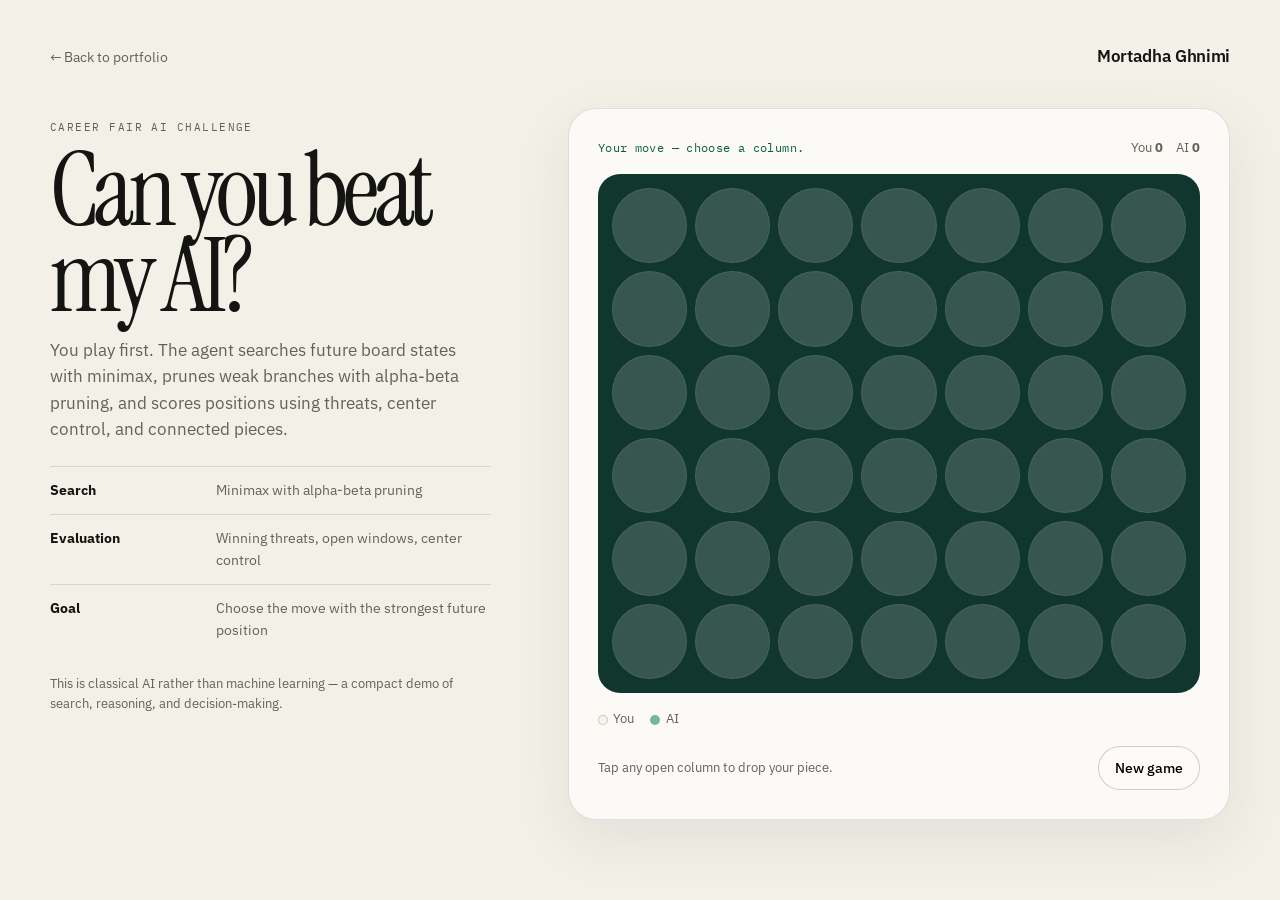
==== play.html @ e60c65f3 "Publish recruiter portfolio with AI challenge" ====
<!DOCTYPE html>
<html lang="en">
<head>
  <meta charset="UTF-8">
  <meta name="viewport" content="width=device-width, initial-scale=1.0">
  <title>Beat My AI | Mortadha Ghnimi</title>
  <meta name="description" content="Play Connect Four against Mortadha Ghnimi's minimax AI agent with alpha-beta pruning.">
  <link rel="icon" href="favicon.svg" type="image/svg+xml">
  <meta name="theme-color" content="#f3f0e8">
  <link rel="preconnect" href="https://fonts.googleapis.com">
  <link rel="preconnect" href="https://fonts.gstatic.com" crossorigin>
  <link href="https://fonts.googleapis.com/css2?family=IBM+Plex+Mono:wght@400;500&family=IBM+Plex+Sans:wght@400;500;600&family=Instrument+Serif&display=swap" rel="stylesheet">
  <link rel="stylesheet" href="css/style.css">
</head>
<body class="game-page">
  <main class="game-shell">
    <div class="game-top">
      <a class="game-back" href="index.html#challenge">← Back to portfolio</a>
      <a class="nav-brand" href="index.html">Mortadha Ghnimi</a>
    </div>

    <div class="game-layout">
      <section class="game-copy" aria-labelledby="game-title">
        <p class="game-kicker">Career fair AI challenge</p>
        <h1 id="game-title">Can you beat my AI?</h1>
        <p>You play first. The agent searches future board states with minimax, prunes weak branches with alpha-beta pruning, and scores positions using threats, center control, and connected pieces.</p>
        <div class="game-tech">
          <div><strong>Search</strong><span>Minimax with alpha-beta pruning</span></div>
          <div><strong>Evaluation</strong><span>Winning threats, open windows, center control</span></div>
          <div><strong>Goal</strong><span>Choose the move with the strongest future position</span></div>
        </div>
        <p class="game-note">This is classical AI rather than machine learning — a compact demo of search, reasoning, and decision-making.</p>
      </section>

      <section class="game-panel" aria-label="Connect Four game">
        <div class="game-status-row">
          <div class="game-status" id="game-status" aria-live="polite">Your move — choose a column.</div>
          <div class="game-score"><span>You <b id="human-score">0</b></span><span>AI <b id="ai-score">0</b></span></div>
        </div>
        <div class="connect-board" id="connect-board" role="grid" aria-label="Connect Four board"></div>
        <div class="game-legend" aria-hidden="true"><span><i class="game-dot human"></i>You</span><span><i class="game-dot ai"></i>AI</span></div>
        <div class="game-actions">
          <p class="game-note">Tap any open column to drop your piece.</p>
          <button class="btn btn-secondary" id="restart-game" type="button">New game</button>
        </div>
        <div class="game-result" id="game-result" aria-live="polite"></div>
      </section>
    </div>
  </main>
  <script src="js/game.js"></script>
</body>
</html>
---- css/style.css ----
:root {
  --bg: #f3f0e8;
  --paper: #fbfaf6;
  --paper-2: #efebe2;
  --ink: #141512;
  --muted: #656158;
  --line: rgba(20, 21, 18, 0.12);
  --line-strong: rgba(20, 21, 18, 0.2);
  --green: #0d5b48;
  --green-deep: #10362e;
  --green-soft: #e4efe9;
  --cream: #f7f3e9;
  --white: #fffefa;
  --serif: "Instrument Serif", Georgia, serif;
  --sans: "IBM Plex Sans", system-ui, -apple-system, BlinkMacSystemFont, "Segoe UI", sans-serif;
  --mono: "IBM Plex Mono", ui-monospace, SFMono-Regular, Menlo, monospace;
  --max: 1240px;
  --nav-h: 68px;
  --r-sm: 12px;
  --r-md: 18px;
  --r-lg: 26px;
  --shadow: 0 20px 60px rgba(30, 32, 26, 0.08);
}

* { box-sizing: border-box; }
html { scroll-behavior: smooth; overflow-x: clip; }
section[id] { scroll-margin-top: var(--nav-h); }
body {
  margin: 0;
  color: var(--ink);
  background: var(--bg);
  font-family: var(--sans);
  font-size: 16.5px;
  line-height: 1.6;
  text-rendering: optimizeLegibility;
}
img, video { display: block; max-width: 100%; }
a { color: inherit; }
button, input { font: inherit; }
:focus-visible { outline: 2px solid var(--green); outline-offset: 3px; }

.skip {
  position: absolute; width: 1px; height: 1px; overflow: hidden; clip: rect(0 0 0 0); clip-path: inset(50%); white-space: nowrap;
}
.skip:focus {
  position: fixed; z-index: 100; top: 12px; left: 12px; width: auto; height: auto; clip: auto; clip-path: none;
  padding: .55rem .8rem; background: var(--ink); color: white; border-radius: 8px;
}

.wrap { width: min(var(--max), calc(100% - 3rem)); margin-inline: auto; }
.section { padding: clamp(4.5rem, 7vw, 7rem) 0; }
.section.anchor-section { padding-top: 2.2rem; }
.section-head {
  display: grid; grid-template-columns: minmax(0, 1.2fr) minmax(280px, .8fr); gap: 3rem; align-items: end; margin-bottom: 2.4rem;
}
.section-label, .showcase-kicker, .card-eyebrow, .visual-label, .phase {
  font-family: var(--mono); font-size: .72rem; line-height: 1.35; letter-spacing: .13em; text-transform: uppercase;
}
.section-label { color: var(--green); margin: 0 0 .75rem; }
.section-title {
  font-family: var(--serif); font-weight: 400; font-size: clamp(2.55rem, 5vw, 4.4rem); letter-spacing: -.035em; line-height: .98; margin: 0;
}
.section-lead { color: var(--muted); margin: 0; max-width: 37rem; font-size: 1.04rem; }
.subtitle { color: var(--muted); }

/* Navigation */
.nav {
  position: sticky; top: 0; z-index: 50; height: var(--nav-h); display: flex; align-items: center; gap: 1.25rem;
  padding: 0 max(1.5rem, calc((100vw - var(--max)) / 2));
  background: rgba(243, 240, 232, .88); backdrop-filter: blur(14px); border-bottom: 1px solid transparent;
}
.nav.is-scrolled { background: rgba(243, 240, 232, .96); border-bottom-color: var(--line); }
.nav.is-research,
.nav.is-research.is-scrolled {
  background: rgba(16, 54, 46, .96);
  border-bottom-color: transparent;
  color: var(--cream);
}
.nav.is-research .nav-brand,
.nav.is-research .nav-links a,
.nav.is-research .nav-side a { color: #e7f0ec; }
.nav.is-research .nav-links a:hover,
.nav.is-research .nav-side a:hover,
.nav.is-research .nav-links a.is-current { color: white; }
.nav.is-research .nav-links a.is-current { text-decoration-color: #d7efe6; }
.nav.is-research .nav-contact { border-color: rgba(255,255,255,.32); color: white !important; }
.nav.is-research .nav-toggle { background: transparent; border-color: rgba(255,255,255,.28); }
.nav.is-research .nav-toggle span { background: white; }
.nav-brand { font-weight: 600; text-decoration: none; letter-spacing: -.02em; white-space: nowrap; }
.nav-panel { display: flex; align-items: center; flex: 1; }
.nav-links, .nav-side { display: flex; align-items: center; gap: 1.05rem; }
.nav-links { margin-left: 2rem; }
.nav-side { margin-left: auto; }
.nav-links a, .nav-side a { text-decoration: none; color: var(--muted); font-size: .9rem; }
.nav-links a:hover, .nav-side a:hover, .nav-links a.is-current { color: var(--ink); }
.nav-links a.is-current { text-decoration: underline; text-decoration-color: var(--green); text-underline-offset: 6px; text-decoration-thickness: 1.5px; }
.nav-contact { border: 1px solid var(--line-strong); border-radius: 999px; padding: .35rem .75rem; color: var(--ink) !important; }
.nav-toggle { display: none; margin-left: auto; width: 42px; height: 42px; border: 1px solid var(--line); border-radius: 10px; background: var(--paper); }
.nav-toggle span { display: block; width: 18px; height: 1.5px; background: var(--ink); margin: 5px auto; }

/* Hero */
.hero-shell {
  background:
    radial-gradient(900px 500px at 88% 8%, rgba(13,91,72,.07), transparent 52%),
    var(--bg);
}
.hero {
  display: grid; grid-template-columns: minmax(0, 1.15fr) minmax(360px, .72fr); gap: clamp(3rem, 6vw, 6rem); align-items: center;
  padding: clamp(2.8rem, 6vh, 4.4rem) 0 3rem;
}
.hero-copy { padding-block: .5rem; }
.eyebrow { font-family: var(--mono); color: var(--green); text-transform: uppercase; letter-spacing: .14em; font-size: .75rem; margin: 0 0 1rem; }
.hero h1 {
  font-family: var(--serif); font-weight: 400; font-size: clamp(3.25rem, 6vw, 5.65rem); line-height: .91; letter-spacing: -.046em; margin: 0 0 1.15rem; max-width: 820px;
}
.lede { color: var(--muted); max-width: 680px; font-size: 1.05rem; line-height: 1.62; margin: 0 0 .8rem; }
.domains { margin: 0 0 1rem; font-size: .95rem; }
.domains span { color: var(--green); margin-inline: .28rem; }
.status-line { display: flex; align-items: center; gap: .55rem; margin: 0 0 1.2rem; color: var(--muted); font-size: .82rem; }
.status-line[hidden] { display: none; }
.status-line .dot { width: 7px; height: 7px; border-radius: 50%; background: var(--green); box-shadow: 0 0 0 4px rgba(13,91,72,.11); }
.status-line strong { color: var(--ink); font-size: .77rem; text-transform: uppercase; letter-spacing: .08em; font-weight: 500; }
.actions { display: flex; flex-wrap: wrap; align-items: center; gap: .7rem; }
.btn { display: inline-flex; align-items: center; justify-content: center; min-height: 44px; padding: .58rem 1rem; border-radius: 999px; text-decoration: none; font-size: .9rem; font-weight: 500; border: 1px solid transparent; transition: transform .18s ease, background .18s ease, border-color .18s ease; }
.btn:hover { transform: translateY(-1px); }
.btn-primary { background: var(--ink); color: var(--cream); }
.btn-secondary { border-color: var(--line-strong); background: rgba(255,255,255,.25); }
.text-link { color: var(--muted); text-underline-offset: 4px; font-size: .9rem; }
.text-link:hover { color: var(--ink); }
.hero-media { margin: 0; justify-self: end; width: min(100%, 470px); }
.hero-stage { aspect-ratio: 4 / 5; overflow: hidden; border-radius: 28px; background: var(--green-deep); box-shadow: 0 32px 80px rgba(22,38,32,.14); }
.hero-stage img { width: 100%; height: 100%; object-fit: cover; object-position: 52% 24%; }
.hero-fallback { height: 100%; display: grid; place-content: center; text-align: center; color: white; }
.identity-mark { font-family: var(--serif); font-size: 5rem; margin: 0; }

/* Proof */
.proof {
  display: grid; grid-template-columns: repeat(4, 1fr); background: var(--paper); border: 1px solid var(--line); border-radius: var(--r-md); overflow: hidden;
  margin-bottom: clamp(3rem, 5vw, 5rem); box-shadow: 0 10px 35px rgba(30,32,26,.035);
}
.proof a { display: block; padding: 1.35rem 1.35rem 1.25rem; text-decoration: none; border-right: 1px solid var(--line); transition: background .18s ease; }
.proof a:last-child { border-right: 0; }
.proof a:hover { background: #fffefa; }
.proof strong { display: block; font-family: var(--serif); font-weight: 400; font-size: clamp(2rem, 3vw, 3rem); line-height: 1; letter-spacing: -.03em; }
.proof em { display: block; margin-top: .45rem; font-style: normal; font-weight: 600; font-size: .92rem; }
.proof span { display: block; margin-top: .15rem; color: var(--muted); font-size: .84rem; }

/* Work */
.work-shell { background: var(--paper); border-top: 1px solid var(--line); border-bottom: 1px solid var(--line); }
.filters { display: flex; align-items: center; gap: 1.7rem; margin: 0 0 .25rem; padding: 1rem 0; border-top: 1px solid var(--line); border-bottom: 1px solid var(--line); }
.filter-label { font-family: var(--mono); font-size: .7rem; letter-spacing: .12em; text-transform: uppercase; color: var(--muted); white-space: nowrap; }
.filter-row { display: flex; align-items: center; gap: 1.2rem; overflow-x: auto; scrollbar-width: none; }
.filter-row::-webkit-scrollbar { display: none; }
.filter-btn { appearance: none; border: 0; background: transparent; color: var(--muted); padding: .25rem 0 .35rem; font-size: .88rem; cursor: pointer; white-space: nowrap; position: relative; }
.filter-btn::after { content: ""; position: absolute; left: 0; right: 100%; bottom: 0; height: 1.5px; background: var(--green); transition: right .2s ease; }
.filter-btn:hover { color: var(--ink); }
.filter-btn[aria-pressed="true"] { color: var(--ink); }
.filter-btn[aria-pressed="true"]::after { right: 0; }
.flagship-list { margin-top: .5rem; }
.showcase {
  display: grid; grid-template-columns: minmax(0, .92fr) minmax(0, 1.08fr); gap: clamp(2.5rem, 5vw, 5rem); align-items: center;
  padding: clamp(4rem, 7vw, 6.4rem) 0; border-bottom: 1px solid var(--line);
}
.showcase.reverse .showcase-copy { order: 2; }
.showcase.is-hidden, .card.is-hidden { display: none; }
.showcase-kicker { color: var(--green); display: flex; gap: .65rem; align-items: center; margin: 0 0 .8rem; }
.showcase-kicker span { color: var(--muted); }
.showcase h3 { font-family: var(--serif); font-size: clamp(2.7rem, 4.8vw, 4.8rem); font-weight: 400; line-height: .95; letter-spacing: -.04em; margin: 0 0 .4rem; }
.project-line { margin: 0 0 .8rem; color: var(--muted); font-size: 1.02rem; }
.showcase .subtitle { margin: 0 0 1rem; max-width: 39rem; font-size: 1.03rem; }
.project-points { margin: 1rem 0; padding-left: 1.1rem; }
.project-points li { margin: .28rem 0; }
.tech-row { display: flex; flex-wrap: wrap; gap: .45rem; margin: 1.05rem 0 1.15rem; }
.tech-row span, .chip { border: 1px solid var(--line); background: rgba(255,255,255,.55); border-radius: 999px; padding: .32rem .62rem; font-size: .8rem; color: var(--muted); }
.arrow-link { display: inline-flex; gap: .4rem; align-items: center; color: var(--green); font-weight: 500; text-decoration: none; }
.arrow-link span { display: inline-block; transition: transform .18s ease; }
.arrow-link:hover span { transform: translateX(4px); }
.project-metric { display: flex; align-items: baseline; gap: .7rem; margin: .65rem 0 .8rem; }
.project-metric strong { font-family: var(--serif); font-size: clamp(2.7rem, 5vw, 4.6rem); font-weight: 400; line-height: .9; }
.project-metric span { color: var(--muted); font-size: .88rem; }
.visual-card { position: relative; min-height: 430px; border: 1px solid var(--line); border-radius: var(--r-lg); padding: clamp(1.4rem, 3vw, 2rem); background: var(--white); box-shadow: var(--shadow); overflow: hidden; }
.visual-label { color: var(--muted); margin-bottom: 1.25rem; }
.visual-dark { background: var(--green-deep); color: var(--cream); border-color: transparent; }
.visual-dark .visual-label { color: #bcd6cc; }
.visual-dark p { color: #c9d9d3; }
.agent-flow { display: grid; grid-template-columns: 1fr auto 1fr auto 1fr auto 1fr auto 1fr; align-items: center; gap: .45rem; margin-top: 4.8rem; }
.agent-flow span { padding: .78rem .55rem; text-align: center; border: 1px solid rgba(255,255,255,.2); border-radius: 999px; font-family: var(--mono); font-size: .72rem; }
.agent-flow i { font-style: normal; color: #a7c8bd; }
.agent-tools { display: flex; justify-content: center; gap: .5rem; flex-wrap: wrap; margin: 2rem auto 0; }
.agent-tools span { border: 1px solid rgba(255,255,255,.2); border-radius: 999px; padding: .3rem .6rem; font-size: .78rem; color: #dbe9e4; }
.geo-visual p { position: absolute; left: 2rem; bottom: 1.5rem; margin: 0; font-size: .84rem; }
.commerce-visual { background: linear-gradient(150deg, #fffefa, #edf4f0); }
.commerce-flow { display: grid; width: min(400px, 100%); margin: 1.4rem auto 0; }
.commerce-flow span { text-align: center; padding: .72rem 1rem; background: white; border: 1px solid var(--line); border-radius: 999px; font-size: .88rem; }
.commerce-flow i { text-align: center; font-style: normal; color: var(--green); line-height: 1.25; }
.commerce-visual p { margin: 1.2rem 0 0; text-align: center; color: var(--muted); font-size: .84rem; }
.image-visual { padding: .6rem; display: grid; grid-template-rows: 1fr auto; background: #eae6dc; }
.image-visual img { width: 100%; height: 100%; min-height: 340px; object-fit: cover; object-position: center top; border-radius: 20px; }
.image-visual figcaption { display: flex; justify-content: space-between; gap: 1rem; padding: .9rem .7rem .4rem; color: var(--muted); font-size: .84rem; }
.image-visual figcaption strong { color: var(--ink); }
.autoencoder-visual { display: flex; flex-direction: column; justify-content: space-between; background: linear-gradient(145deg, #f4efe4, #eef4ef); }
.network-line { display: grid; grid-template-columns: repeat(9, auto); justify-content: center; align-items: center; gap: .55rem; margin: 3.6rem auto 2rem; }
.network-line span, .network-line b { min-width: 58px; padding: .7rem .55rem; text-align: center; border-radius: 12px; border: 1px solid var(--line); background: white; font-family: var(--mono); font-size: .74rem; }
.network-line b { background: var(--green); color: white; border-color: var(--green); }
.network-line i { color: var(--muted); font-style: normal; }
.speed-compare { display: grid; grid-template-columns: 1fr auto 1fr; align-items: center; gap: 1rem; }
.speed-compare > div { padding: 1rem; border: 1px solid var(--line); border-radius: 14px; background: rgba(255,255,255,.75); }
.speed-compare small { display: block; color: var(--muted); }
.speed-compare strong { display: block; font-family: var(--serif); font-size: 2rem; font-weight: 400; }
.speed-compare i { font-style: normal; color: var(--muted); }
.speed-compare .accent-box { background: var(--green-deep); color: white; border-color: transparent; }
.speed-compare .accent-box small { color: #c9d9d3; }
.autoencoder-visual > p { margin: 1rem 0 0; color: var(--muted); font-size: .84rem; }

.more-work { padding-top: clamp(4rem, 6vw, 6rem); }
.more-head h3 { font-family: var(--serif); font-weight: 400; font-size: clamp(2rem, 3.5vw, 3rem); line-height: 1; max-width: 650px; margin: 0 0 1.5rem; }
.cards { display: grid; grid-template-columns: repeat(4, 1fr); gap: 1rem; }
.card { min-width: 0; text-decoration: none; background: var(--white); border: 1px solid var(--line); border-radius: var(--r-md); padding: 1rem; transition: transform .2s ease, box-shadow .2s ease, border-color .2s ease; overflow: hidden; }
.card:hover { transform: translateY(-3px); box-shadow: var(--shadow); border-color: var(--line-strong); }
.card-stage, .card-figure, .species-stage {
  margin: -1rem -1rem 1rem; height: 214px; overflow: hidden; border-bottom: 1px solid var(--line);
}
.card-figure { display: grid; place-items: center; background: #f4f1ea; }
.card-figure img { width: 100%; height: 100%; object-fit: contain; object-position: center; padding: .45rem .35rem 0; }
.card-figure.phone {
  place-items: end center;
  background: radial-gradient(130% 90% at 50% 0%, #2a3c42, #121418 68%);
  border-bottom-color: transparent;
}
.card-figure.phone img {
  width: auto; height: 118%; max-width: 158px; padding: 0; margin-top: 16px;
  object-fit: cover; object-position: top center;
  border-radius: 18px 18px 0 0; border: 1px solid rgba(255,255,255,.14); border-bottom: 0;
  box-shadow: 0 18px 36px rgba(0,0,0,.38);
}
.metric-stage {
  display: flex; flex-direction: column; justify-content: flex-end; gap: .15rem;
  padding: 1.1rem 1.15rem; background: linear-gradient(165deg, #1a4d40, #0c2e27); border-bottom: 0; color: white;
}
.metric-stage span { font-family: var(--mono); font-size: .68rem; letter-spacing: .14em; text-transform: uppercase; color: #b7d4c8; }
.metric-stage strong { font-family: var(--serif); font-weight: 400; font-size: 3.4rem; line-height: .9; letter-spacing: -.03em; }
.species-stage {
  display: flex; flex-wrap: wrap; align-content: flex-end; gap: .35rem .4rem;
  padding: 1.1rem 1.15rem; border-bottom: 0;
  background:
    radial-gradient(160px 90px at 88% 12%, rgba(255,255,255,.45), transparent 70%),
    linear-gradient(165deg, #e7f2ec, #d5e6dc);
  color: var(--green-deep);
}
.species-stage b { font-family: var(--serif); font-weight: 400; font-size: 4rem; line-height: .8; width: 100%; }
.species-stage span { font-family: var(--mono); font-size: .68rem; letter-spacing: .12em; text-transform: uppercase; width: 100%; margin-bottom: .35rem; }
.species-stage i { width: 9px; height: 9px; border-radius: 50%; background: var(--green); opacity: .72; }
.card-eyebrow { color: var(--green); margin-bottom: .45rem; }
.card h3 { font-family: var(--serif); font-weight: 400; font-size: 1.65rem; line-height: 1.05; letter-spacing: -.02em; margin: .2rem 0 .5rem; }
.card p { margin: 0; color: var(--muted); font-size: .9rem; }
.metric-card { background: var(--green-deep); color: var(--cream); border-color: transparent; }
.metric-card .card-eyebrow, .metric-card p { color: #c9d9d3; }
.metric-card .card-body, .metric-card h3 { color: white; }
.metric-card h3, .metric-card .card-eyebrow, .metric-card p { margin-left: 0; }
.metric-card .card-eyebrow, .metric-card h3, .metric-card p { padding-inline: 0; }
.species-card { background: #f7f4ee; }

/* Research */
.research-band {
  min-height: calc(100svh + var(--nav-h));
  color: var(--cream);
  background:
    radial-gradient(650px 380px at 85% 20%, rgba(164, 205, 190, .11), transparent 58%),
    linear-gradient(rgba(255,255,255,.035) 1px, transparent 1px),
    linear-gradient(90deg, rgba(255,255,255,.035) 1px, transparent 1px),
    var(--green-deep);
  background-size: auto, 34px 34px, 34px 34px, auto;
}
.research-band .section-label, .research-band .showcase-kicker { color: #bdd9cf; }
.research-band .section-lead, .research-band .subtitle { color: #d4ddd8; }
.research-feature { display: grid; grid-template-columns: .92fr 1.08fr; gap: 3.5rem; align-items: center; padding: 2.2rem 0 4.5rem; }
.research-copy h3 { font-family: var(--serif); font-size: clamp(2.8rem, 5vw, 4.8rem); font-weight: 400; line-height: .94; margin: .3rem 0 .8rem; }
.research-tags { display: flex; flex-wrap: wrap; gap: .5rem; margin-top: 1.2rem; }
.research-tags span { border: 1px solid rgba(255,255,255,.2); border-radius: 999px; padding: .3rem .6rem; font-size: .8rem; color: #dce7e2; }
.research-flow { display: flex; flex-wrap: wrap; align-items: center; gap: .35rem; margin-top: 1.5rem; }
.research-flow span { font-family: var(--mono); font-size: .72rem; padding: .35rem .55rem; border: 1px solid rgba(255,255,255,.16); border-radius: 8px; }
.research-flow i { font-style: normal; color: #a8c9bd; }
.research-media { display: grid; grid-template-columns: 1.15fr .85fr; gap: .75rem; }
.research-media img { width: 100%; height: 360px; object-fit: cover; border-radius: 18px; border: 1px solid rgba(255,255,255,.12); }
.publication-shell { background: var(--paper); border-top: 1px solid var(--line); }
.publication { display: grid; grid-template-columns: 220px 1fr; gap: 2rem; align-items: start; color: var(--ink); padding-top: .4rem; }
.pub-year { font-family: var(--mono); font-size: .72rem; letter-spacing: .12em; color: var(--green); }
.pub-content h3 { font-family: var(--serif); font-weight: 400; font-size: clamp(1.8rem, 3vw, 2.7rem); line-height: 1.07; letter-spacing: -.025em; margin: .2rem 0 .55rem; }
.authors { margin: 0 0 .65rem; color: var(--muted); }
.pub-content .subtitle { margin: 0 0 .8rem; }

/* Experience */
.experience-shell { background: var(--bg); }
.journey { list-style: none; display: grid; grid-template-columns: repeat(3, 1fr); margin: 1rem 0 0; padding: 0; border-top: 1px solid var(--line); }
.journey li { position: relative; padding: 2.2rem 2rem 1rem 0; min-height: 330px; border-right: 1px solid var(--line); }
.journey li + li { padding-left: 2rem; }
.journey li:last-child { border-right: 0; padding-right: 0; }
.journey-step { font-family: var(--serif); font-size: 3.6rem; line-height: 1; color: #c9c3b8; margin-bottom: 2.2rem; }
.journey .phase { color: var(--green); margin: 0 0 .55rem; }
.journey h3 { font-family: var(--serif); font-weight: 400; font-size: 2rem; line-height: 1.02; margin: 0; }
.where { color: var(--muted); margin: .25rem 0 .7rem; }
.journey p { max-width: 31rem; }
.keywords { color: var(--muted); font-size: .9rem; }
.journey .is-current .journey-step { color: var(--green); }

/* About */
.about-shell { background: var(--paper); border-top: 1px solid var(--line); }
.about-grid { display: grid; grid-template-columns: 280px 1fr; gap: 3.2rem; align-items: start; }
.about-photo-wrap { border-radius: 22px; overflow: hidden; background: var(--green-deep); }
.about-photo { width: 100%; height: auto; aspect-ratio: 4 / 5; object-fit: cover; object-position: 51% 24%; }
.about-grid p:not(.section-label) { max-width: 700px; color: var(--muted); font-size: 1.05rem; }
.capabilities { display: grid; grid-template-columns: repeat(3, 1fr); gap: .85rem; margin-top: 3.6rem; }
.cap { padding: 1.15rem 1.2rem 1.2rem; border-radius: 18px; background: linear-gradient(180deg, #fffefa, #f3efe6); border: 1px solid var(--line); }
.cap span { display: block; font-family: var(--serif); font-size: 1.35rem; line-height: 1; color: var(--green); margin-bottom: .45rem; }
.cap h4 { font-family: var(--serif); font-weight: 400; font-size: 1.45rem; letter-spacing: -.02em; margin: 0; color: var(--ink); }
.cap ul { display: flex; flex-wrap: wrap; gap: .4rem; list-style: none; padding: 0; margin: .85rem 0 0; }
.cap li { font-size: .84rem; color: var(--ink); background: rgba(255,255,255,.72); border: 1px solid var(--line); border-radius: 999px; padding: .22rem .55rem; }
.recognition { margin-top: 4rem; }
.recognition-grid { display: grid; grid-template-columns: repeat(5, 1fr); border-top: 1px solid var(--line); }
.recognition-grid > div { padding: 1rem 1rem 0 0; }
.recognition-grid strong { display: block; font-family: var(--serif); font-size: 1.55rem; font-weight: 400; }
.recognition-grid span { display: block; color: var(--muted); font-size: .82rem; line-height: 1.35; }

/* Contact */
.contact-shell { background: var(--paper); }
.contact { background: var(--green-deep); color: var(--cream); border-radius: 28px; padding: clamp(2.2rem, 5vw, 4.2rem); }
.contact .section-label { color: #b9d5ca; }
.contact h2 { font-family: var(--serif); font-size: clamp(3rem, 6vw, 5.6rem); line-height: .92; font-weight: 400; letter-spacing: -.04em; margin: 0 0 1rem; max-width: 900px; }
.contact > p:not(.section-label) { color: #d5dfdb; max-width: 650px; font-size: 1.05rem; margin-bottom: 1.4rem; }
.btn-light { background: var(--cream); color: var(--ink); }
.btn-dark-ghost { color: var(--cream); border-color: rgba(255,255,255,.22); }
.footer { display: flex; justify-content: space-between; gap: 1rem; padding: 1.4rem 0 2.4rem; color: var(--muted); font-size: .88rem; }
.footer p { margin: 0; }

/* Case studies and resume */
.prose { width: min(880px, calc(100% - 3rem)); margin: 0 auto; padding-bottom: 5rem; }
.page-hero { padding: 3rem 0 1.4rem; border-bottom: 1px solid var(--line); }
.page-hero h1 { font-family: var(--serif); font-weight: 400; font-size: clamp(3rem, 6vw, 5rem); line-height: .95; letter-spacing: -.04em; margin: .5rem 0 .75rem; }
.page-hero .subtitle { font-size: 1.08rem; max-width: 760px; }
.back { color: var(--muted); text-decoration: none; font-size: .88rem; }
.badge-row { display: flex; gap: .5rem; }
.badge { display: inline-block; border: 1px solid var(--line); border-radius: 999px; padding: .3rem .6rem; font-size: .78rem; color: var(--muted); }
.badge.done { background: var(--green-soft); color: var(--green); border-color: rgba(13,91,72,.15); }
.metrics { display: grid; grid-template-columns: repeat(3, 1fr); gap: .8rem; margin-top: 1.3rem; }
.metrics > div { padding: 1rem; border: 1px solid var(--line); border-radius: 14px; background: var(--paper); }
.metrics strong { display: block; font-family: var(--serif); font-weight: 400; font-size: 2rem; line-height: 1; }
.metrics span { display: block; margin-top: .3rem; color: var(--muted); font-size: .8rem; }
.prose h2 { font-family: var(--serif); font-weight: 400; font-size: 2rem; letter-spacing: -.02em; margin: 2.6rem 0 .65rem; padding-top: 1.2rem; border-top: 1px solid var(--line); }
.prose p, .prose li { color: #3f3d38; }
.prose ul { padding-left: 1.25rem; }
.diagram, .perf, .metric-panel { background: var(--paper); border: 1px solid var(--line); border-radius: var(--r-md); padding: 1.2rem; }
.flow { display: grid; gap: .5rem; }
.flow-step { padding: .7rem .85rem; background: white; border: 1px solid var(--line); border-radius: 10px; }
.flow-step b { color: var(--green); margin-right: .5rem; font-family: var(--mono); font-size: .72rem; }
.bar-label { display: flex; justify-content: space-between; font-size: .82rem; color: var(--muted); margin: .65rem 0 .2rem; }
.track { height: 12px; background: #ded9ce; border-radius: 999px; overflow: hidden; }
.track i { display: block; height: 100%; background: #8f8a7e; border-radius: inherit; }
.track.accent i { width: 100%; background: var(--green); }
.gallery { display: grid; grid-template-columns: repeat(3, 1fr); gap: .7rem; }
.gallery figure { margin: 0; }
.gallery img { border-radius: 12px; border: 1px solid var(--line); background: white; }
.gallery figcaption { color: var(--muted); font-size: .78rem; margin-top: .3rem; }
.video-wrap video { width: 100%; border-radius: 14px; background: #111; }
.related { margin-top: 3rem; padding-top: 1rem; border-top: 1px solid var(--line); }

.resume { width: min(900px, calc(100% - 3rem)); margin: 0 auto; padding-bottom: 4rem; }
.resume header h1 { font-family: var(--serif); font-weight: 400; font-size: 3rem; margin: 0; }
.resume h2 { font-size: .75rem; letter-spacing: .12em; text-transform: uppercase; border-bottom: 1px solid var(--line); padding-bottom: .35rem; margin-top: 1.7rem; }
.resume ul { padding-left: 1.1rem; }

/* Dialog */
dialog.intro-modal { border: 0; padding: 0; background: transparent; max-width: min(520px, 92vw); }
dialog.intro-modal::backdrop { background: rgba(20,21,18,.75); }
dialog.intro-modal video { width: 100%; border-radius: 16px; background: #111; }
.intro-close { position: absolute; right: .4rem; top: -2.2rem; border: 0; background: transparent; color: white; cursor: pointer; }

/* Motion */
.reveal { animation: rise .42s ease both; }
@keyframes rise { from { opacity: 0; transform: translateY(10px); } to { opacity: 1; transform: none; } }

@media (max-width: 1100px) {
  .nav-links { margin-left: 1rem; }
  .nav-links, .nav-side { gap: .75rem; }
  .nav-links a, .nav-side a { font-size: .84rem; }
  .cards { grid-template-columns: repeat(2, 1fr); }
  .recognition-grid { grid-template-columns: repeat(3, 1fr); gap: .8rem; }
}

@media (max-width: 920px) {
  .wrap { width: min(var(--max), calc(100% - 2rem)); }
  .nav { padding-inline: 1rem; }
  .nav-toggle { display: inline-block; }
  .nav-panel { display: none; position: absolute; top: var(--nav-h); left: 0; right: 0; background: rgba(251,250,246,.98); border-bottom: 1px solid var(--line); padding: 1rem; flex-direction: column; align-items: stretch; gap: 1rem; }
  .nav.is-open .nav-panel { display: flex; }
  .nav-links, .nav-side { margin: 0; flex-direction: column; align-items: flex-start; gap: .8rem; }
  .hero { grid-template-columns: 1fr; gap: 2rem; padding-top: 2.4rem; }
  .hero-media { justify-self: start; width: min(480px, 100%); }
  .proof { grid-template-columns: 1fr 1fr; }
  .proof a:nth-child(2) { border-right: 0; }
  .proof a:nth-child(-n+2) { border-bottom: 1px solid var(--line); }
  .section-head { grid-template-columns: 1fr; gap: 1rem; }
  .filters { display: block; }
  .filter-label { display: block; margin-bottom: .65rem; }
  .showcase, .showcase.reverse, .research-feature { grid-template-columns: 1fr; }
  .about-grid { grid-template-columns: 168px 1fr; gap: 1.15rem; align-items: start; }
  .showcase.reverse .showcase-copy { order: 0; }
  .visual-card { min-height: 360px; }
  .research-media { max-width: 700px; }
  .publication { grid-template-columns: 1fr; }
  .journey { grid-template-columns: 1fr; border-top: 0; }
  .journey li, .journey li + li { padding: 1.8rem 0 1.8rem 1.8rem; border-right: 0; border-left: 1px solid var(--line); min-height: 0; }
  .journey li::before { content: ""; position: absolute; width: 9px; height: 9px; border-radius: 50%; background: var(--paper); border: 1.5px solid var(--green); left: -5px; top: 2.2rem; }
  .journey .is-current::before { background: var(--green); }
  .journey-step { font-size: 2.5rem; margin-bottom: .7rem; }
  .nav.is-research .nav-panel { background: rgba(16, 54, 46, .98); border-bottom-color: transparent; }
  .capabilities { grid-template-columns: repeat(2, 1fr); }
}

@media (max-width: 620px) {
  body { font-size: 16px; }
  .wrap, .prose, .resume { width: calc(100% - 1.4rem); }
  .section { padding: 4rem 0; }
  .hero { padding-top: 1.7rem; }
  .hero h1 { font-size: clamp(3rem, 15vw, 4.2rem); }
  .domains { line-height: 1.8; }
  .status-line { display: grid; grid-template-columns: 12px 1fr; gap: .05rem .5rem; }
  .status-line .dot { grid-row: 1 / span 2; }
  .proof { grid-template-columns: 1fr; }
  .proof a { border-right: 0 !important; border-bottom: 1px solid var(--line); }
  .proof a:last-child { border-bottom: 0; }
  .filter-row { gap: 1rem; }
  .showcase { padding: 3.5rem 0; }
  .visual-card { min-height: 310px; padding: 1.1rem; }
  .agent-flow { grid-template-columns: 1fr; margin-top: 1rem; }
  .agent-flow i { transform: rotate(90deg); text-align: center; }
  .commerce-flow { margin-top: .5rem; }
  .network-line { grid-template-columns: 1fr; margin: 1rem auto; }
  .network-line i { transform: rotate(90deg); text-align: center; }
  .speed-compare { grid-template-columns: 1fr; }
  .speed-compare > i { transform: rotate(90deg); text-align: center; }
  .cards { grid-template-columns: 1fr; }
  .research-media { grid-template-columns: 1fr; }
  .research-media img { height: 240px; }
  .publication { padding: 1.25rem; }
  .about-grid { gap: 2rem; }
  .about-photo-wrap { max-width: none; }
  .capabilities, .recognition-grid { grid-template-columns: 1fr; }
  .contact { border-radius: 20px; }
  .footer { flex-direction: column; align-items: flex-start; }
  .metrics, .gallery { grid-template-columns: 1fr; }
}

@media (prefers-reduced-motion: reduce) {
  html { scroll-behavior: auto; }
  *, *::before, *::after { animation-duration: .01ms !important; animation-iteration-count: 1 !important; transition-duration: .01ms !important; }
}

/* Case-study utility classes used across existing pages */
.badge.progress { background: #f3ead8; color: #77581b; border-color: rgba(119,88,27,.16); }
.note { margin: 1rem 0; padding: .8rem 1rem; border-left: 2px solid var(--green); background: rgba(13,91,72,.04); color: var(--muted) !important; }
.side-tools { display: flex; flex-wrap: wrap; gap: .45rem; margin-top: 1rem; }
.pair { display: grid; grid-template-columns: 1fr 1fr; gap: .8rem; }
.figure-card { margin: 0 0 1rem; overflow: hidden; border: 1px solid var(--line); border-radius: var(--r-md); background: var(--paper); }
.figure-card img { width: 100%; height: auto; }
.figure-card figcaption { padding: .7rem .85rem .8rem; color: var(--muted); font-size: .82rem; }
.bars .track { margin-bottom: .7rem; }
@media (max-width: 620px) { .pair { grid-template-columns: 1fr; } }

/* =========================================================
   Clean recruiter edition — editorial middle section
   ========================================================= */
.clean-section { padding: clamp(5rem, 7vw, 7.5rem) 0; }
.clean-section-head { margin-bottom: clamp(2.4rem, 5vw, 4rem); }
.clean-section-head > .section-label { margin-bottom: .9rem; }
.clean-title-row { display: grid; grid-template-columns: minmax(0, 1.15fr) minmax(280px, .65fr); gap: 3rem; align-items: end; }
.clean-title-row h2,
.clean-about-top h2 {
  margin: 0;
  font-family: var(--serif);
  font-weight: 400;
  letter-spacing: -.045em;
  line-height: .93;
  font-size: clamp(3.1rem, 6vw, 5.6rem);
}
.clean-title-row > p { margin: 0; color: var(--muted); max-width: 34rem; font-size: 1rem; }

.clean-proof { margin-top: 0; margin-bottom: clamp(3.5rem, 6vw, 6rem); border-radius: 0; border-left: 0; border-right: 0; box-shadow: none; background: transparent; }
.clean-proof a { padding: 1.45rem 1.1rem; background: transparent; }
.clean-proof a:first-child { padding-left: 0; }
.clean-proof a:last-child { padding-right: 0; }
.clean-proof a:hover { background: transparent; }
.clean-proof strong { font-size: clamp(2.25rem, 3.4vw, 3.4rem); }

.clean-work-shell { background: var(--paper); border-top: 1px solid var(--line); border-bottom: 1px solid var(--line); }
.clean-filter-bar { display: flex; align-items: center; gap: 2rem; padding: .85rem 0; border-top: 1px solid var(--line); border-bottom: 1px solid var(--line); margin-bottom: .4rem; }
.clean-filter-bar > span { font-family: var(--mono); font-size: .68rem; letter-spacing: .13em; text-transform: uppercase; color: var(--muted); }
.clean-filter-bar .filter-row { gap: 1.45rem; }
.clean-filter-bar .filter-btn { font-size: .86rem; }

.clean-projects { border-top: 0; }
.clean-project {
  display: grid;
  grid-template-columns: minmax(0, .88fr) minmax(0, 1.12fr);
  gap: clamp(2.5rem, 5.5vw, 5.5rem);
  align-items: center;
  min-height: min(760px, 78svh);
  padding: clamp(4.2rem, 7vw, 7rem) 0;
  border-bottom: 1px solid var(--line);
}
.clean-project.is-hidden,
.clean-more-card.is-hidden { display: none; }
.clean-project:nth-child(even) .clean-project-copy { order: 2; }
.clean-project-meta { margin: 0 0 .8rem; color: var(--green); font-family: var(--mono); font-size: .7rem; line-height: 1.4; letter-spacing: .12em; text-transform: uppercase; }
.clean-project h3 { margin: 0; font-family: var(--serif); font-size: clamp(3rem, 5.6vw, 5.6rem); font-weight: 400; line-height: .91; letter-spacing: -.047em; }
.clean-project-subtitle { margin: .5rem 0 1rem; color: var(--muted); font-size: 1.02rem; }
.clean-project-desc { margin: 0; max-width: 39rem; color: var(--muted); font-size: 1.03rem; }
.clean-project-facts { display: grid; gap: .2rem; margin: 1.45rem 0 0; }
.clean-project-facts span { display: block; padding: .4rem 0; border-bottom: 1px solid var(--line); font-size: .9rem; }
.clean-project-facts span:last-child { border-bottom: 0; }
.clean-project-bottom { display: flex; gap: 1rem; justify-content: space-between; align-items: end; margin-top: 1.5rem; }
.clean-tags { display: flex; flex-wrap: wrap; gap: .45rem; }
.clean-tags span { font-family: var(--mono); font-size: .7rem; color: var(--muted); }
.clean-tags span + span::before { content: "·"; margin-right: .45rem; color: var(--line-strong); }
.clean-case-link { display: inline-flex; align-items: center; gap: .45rem; white-space: nowrap; color: var(--ink); text-decoration: none; font-weight: 500; font-size: .9rem; }
.clean-case-link span { transition: transform .18s ease; }
.clean-case-link:hover span { transform: translate(3px, -2px); }

.clean-project-visual { min-height: 470px; border: 1px solid var(--line); border-radius: 28px; padding: clamp(1.5rem, 3vw, 2.2rem); background: var(--white); box-shadow: 0 24px 70px rgba(25, 28, 22, .07); overflow: hidden; }
.clean-dark { background: var(--green-deep); color: var(--cream); border-color: rgba(255,255,255,.08); }
.clean-dark .visual-label { color: #bdd6cd; }
.visual-note { margin: 0; color: var(--muted); font-size: .82rem; }
.clean-dark .visual-note { color: #c5d7d0; }
.geo-clean { display: flex; flex-direction: column; justify-content: space-between; }
.clean-flow { display: grid; grid-template-columns: repeat(9, auto); gap: .42rem; justify-content: center; align-items: center; margin: 7.3rem auto 1.8rem; }
.clean-flow span { border: 1px solid rgba(255,255,255,.22); border-radius: 999px; padding: .62rem .72rem; font-family: var(--mono); font-size: .68rem; }
.clean-flow i { color: #a5c8bb; font-style: normal; }
.clean-mini-tags { display: flex; justify-content: center; gap: .45rem; flex-wrap: wrap; }
.clean-mini-tags span { padding: .25rem .55rem; border: 1px solid rgba(255,255,255,.16); border-radius: 999px; font-size: .72rem; color: #dbe7e2; }
.geo-clean .visual-note { text-align: left; }

.commerce-clean { display: flex; flex-direction: column; justify-content: space-between; background: linear-gradient(150deg, #fffefa 0%, #f2f5f1 100%); }
.clean-stack-flow { display: grid; width: min(410px, 100%); margin: 2.2rem auto; }
.clean-stack-flow span { text-align: center; padding: .68rem 1rem; border: 1px solid var(--line); border-radius: 999px; background: rgba(255,255,255,.78); font-size: .87rem; }
.clean-stack-flow i { font-style: normal; text-align: center; color: var(--green); line-height: 1.2; }
.commerce-clean .visual-note { text-align: center; }

.clean-highlight { display: flex; align-items: baseline; gap: .65rem; margin: 1.15rem 0 .4rem; }
.clean-highlight strong { font-family: var(--serif); font-size: clamp(3rem, 5vw, 5rem); font-weight: 400; line-height: .85; letter-spacing: -.04em; }
.clean-highlight span { color: var(--muted); font-size: .86rem; }
.leaderboard-clean { margin: 0; display: grid; grid-template-rows: 1fr auto; padding: .65rem; background: #ebe7de; }
.leaderboard-clean img { width: 100%; height: 100%; min-height: 390px; object-fit: cover; object-position: center top; border-radius: 22px; }
.leaderboard-clean figcaption { display: flex; justify-content: space-between; gap: 1rem; padding: .8rem .5rem .2rem; color: var(--muted); font-size: .8rem; }
.leaderboard-clean figcaption strong { color: var(--ink); }

.auto-clean { display: flex; flex-direction: column; justify-content: space-between; background: linear-gradient(145deg, #f5f0e6, #edf3ee); }
.clean-network { display: grid; grid-template-columns: repeat(9, auto); gap: .45rem; justify-content: center; align-items: center; margin: 5.2rem auto 2rem; }
.clean-network span, .clean-network b { min-width: 54px; padding: .62rem .5rem; border: 1px solid var(--line); background: white; border-radius: 12px; text-align: center; font-family: var(--mono); font-size: .68rem; }
.clean-network b { background: var(--green); color: white; border-color: var(--green); }
.clean-network i { color: var(--muted); font-style: normal; }
.clean-speed { display: grid; grid-template-columns: 1fr auto 1fr; gap: .8rem; align-items: center; }
.clean-speed > div { border: 1px solid var(--line); border-radius: 16px; padding: 1rem; background: rgba(255,255,255,.7); }
.clean-speed small { display: block; color: var(--muted); }
.clean-speed strong { display: block; font-family: var(--serif); font-size: 2rem; font-weight: 400; }
.clean-speed i { font-style: normal; color: var(--muted); }
.clean-speed .accent-speed { background: var(--green-deep); color: white; border-color: transparent; }
.clean-speed .accent-speed small { color: #cbdad5; }

.clean-more { padding-top: clamp(4.5rem, 7vw, 6.5rem); }
.clean-more-head { display: flex; justify-content: space-between; align-items: end; gap: 2rem; margin-bottom: 1.6rem; }
.clean-more-head h3 { margin: 0; max-width: 650px; font-family: var(--serif); font-size: clamp(2.2rem, 4vw, 3.5rem); font-weight: 400; line-height: .95; }
.clean-more-grid { display: grid; grid-template-columns: repeat(3, 1fr); gap: 1px; background: var(--line); border: 1px solid var(--line); }
.clean-more-card { min-width: 0; min-height: 240px; padding: 1.45rem; background: var(--paper); text-decoration: none; transition: background .18s ease; }
.clean-more-card:hover { background: var(--white); }
.clean-more-card .more-top { color: var(--green); font-family: var(--mono); font-size: .68rem; text-transform: uppercase; letter-spacing: .12em; }
.clean-more-card > strong { display: block; font-family: var(--serif); font-size: 2.9rem; font-weight: 400; line-height: 1; margin: 2.1rem 0 .5rem; }
.clean-more-card h4 { margin: .9rem 0 .55rem; font-family: var(--serif); font-size: 1.7rem; font-weight: 400; line-height: 1; }
.clean-more-card p { margin: 0; color: var(--muted); font-size: .88rem; }
.more-arrow { display: inline-block; margin-top: 2rem; font-size: .86rem; }

.clean-research { background: var(--green-deep); color: var(--cream); }
.clean-research .clean-section { padding-top: clamp(5.5rem, 8vw, 8rem); padding-bottom: clamp(5.5rem, 8vw, 8rem); }
.clean-research .section-label { color: #b7d2c8; }
.clean-research .clean-title-row > p { color: #d3ded9; }
.clean-research-grid { display: grid; grid-template-columns: minmax(0, 1.35fr) minmax(330px, .65fr); gap: 1.2rem; align-items: stretch; }
.clean-research-main, .clean-publication { border: 1px solid rgba(255,255,255,.13); border-radius: 28px; padding: clamp(1.5rem, 3vw, 2.25rem); background: rgba(255,255,255,.035); }
.light-meta { color: #bdd7ce; }
.clean-research-main h3, .clean-publication h3 { font-family: var(--serif); font-size: clamp(2.8rem, 5vw, 4.8rem); font-weight: 400; line-height: .92; letter-spacing: -.04em; margin: .5rem 0 .8rem; }
.clean-research-main > p:not(.clean-project-meta), .clean-publication > p { color: #d0ddd7; }
.clean-research-media { display: grid; grid-template-columns: 1.2fr .8fr; gap: .7rem; margin-top: 1.5rem; }
.clean-research-media img { width: 100%; height: 330px; object-fit: cover; border-radius: 18px; border: 1px solid rgba(255,255,255,.1); }
.clean-research-tags { display: flex; flex-wrap: wrap; gap: .45rem; margin-top: 1.1rem; }
.clean-research-tags span { padding: .28rem .52rem; border: 1px solid rgba(255,255,255,.18); border-radius: 999px; font-size: .75rem; color: #dce8e3; }
.clean-publication { display: flex; flex-direction: column; justify-content: space-between; }
.clean-publication h3 { font-size: clamp(2.4rem, 4vw, 3.9rem); }
.clean-publication .pub-title { margin-top: 0; color: #eef4f1; }
.pub-authors { font-size: .9rem; }
.light-link { color: #f4f7f5; margin-top: 1rem; }

.clean-experience { background: var(--bg); }
.career-story { border-top: 1px solid var(--line); }
.career-story article { display: grid; grid-template-columns: 120px minmax(260px, .8fr) minmax(0, 1.2fr); gap: clamp(1.5rem, 4vw, 4rem); padding: 2rem 0; border-bottom: 1px solid var(--line); align-items: start; }
.career-year { font-family: var(--serif); font-size: 2.3rem; line-height: 1; }
.career-role p { margin: 0 0 .35rem; font-family: var(--mono); font-size: .66rem; letter-spacing: .12em; text-transform: uppercase; color: var(--green); }
.career-role h3 { margin: 0 0 .25rem; font-family: var(--serif); font-size: 2.1rem; font-weight: 400; line-height: 1; }
.career-role span { color: var(--muted); font-size: .86rem; }
.career-copy p { margin: 0 0 .75rem; color: var(--muted); max-width: 42rem; }
.career-copy a { color: var(--green); text-decoration: none; font-size: .86rem; }
.career-current { background: linear-gradient(90deg, rgba(13,91,72,.035), transparent 60%); }

.clean-about { background: var(--paper); border-top: 1px solid var(--line); }
.clean-about-top { display: grid; grid-template-columns: minmax(0, .85fr) minmax(0, 1.15fr); gap: clamp(3rem, 6vw, 6rem); align-items: start; }
.clean-about-copy { padding-top: 2.35rem; }
.clean-about-copy p { margin: 0 0 1rem; color: var(--muted); font-size: 1.05rem; max-width: 44rem; }
.clean-capabilities { margin-top: 4rem; border-top: 1px solid var(--line); }
.clean-capabilities > div { display: grid; grid-template-columns: 200px 1fr; gap: 2rem; padding: 1rem 0; border-bottom: 1px solid var(--line); }
.clean-capabilities span { font-family: var(--mono); color: var(--green); font-size: .7rem; text-transform: uppercase; letter-spacing: .11em; }
.clean-capabilities p { margin: 0; color: var(--muted); }
.clean-recognition { margin-top: 3rem; display: grid; grid-template-columns: 200px 1fr; gap: 2rem; align-items: start; }
.clean-recognition span { font-family: var(--mono); color: var(--green); font-size: .7rem; text-transform: uppercase; letter-spacing: .11em; }
.clean-recognition p { margin: 0; color: var(--muted); }

/* Simplify case-study pages while preserving content. */
.prose { max-width: 980px; padding-top: 2.4rem; padding-bottom: 5rem; }
.page-hero { padding: 1.8rem 0 2rem; border-bottom: 1px solid var(--line); margin-bottom: 2.6rem; }
.page-hero h1 { font-family: var(--serif); font-size: clamp(4rem, 8vw, 7rem); line-height: .88; font-weight: 400; letter-spacing: -.05em; margin: 1.2rem 0 .5rem; }
.prose h2 { margin-top: 3.3rem; padding-top: .8rem; border-top: 1px solid var(--line); font-family: var(--serif); font-size: 2.1rem; font-weight: 400; }
.prose p, .prose li { max-width: 760px; color: var(--muted); }
.prose .diagram { margin-top: 1.3rem; }

@media (max-width: 980px) {
  .clean-title-row, .clean-project, .clean-research-grid, .clean-about-top { grid-template-columns: 1fr; }
  .clean-project { min-height: 0; gap: 2.2rem; }
  .clean-project:nth-child(even) .clean-project-copy { order: 0; }
  .clean-project-visual { min-height: 400px; }
  .clean-more-grid { grid-template-columns: 1fr; }
  .career-story article { grid-template-columns: 100px 1fr; }
  .career-copy { grid-column: 2; }
}

@media (max-width: 700px) {
  .clean-section { padding: 4rem 0; }
  .clean-title-row h2, .clean-about-top h2 { font-size: clamp(2.9rem, 14vw, 4.2rem); }
  .clean-filter-bar { align-items: flex-start; gap: 1rem; }
  .clean-filter-bar > span { padding-top: .35rem; }
  .clean-project { padding: 3.8rem 0; }
  .clean-project h3 { font-size: clamp(3rem, 15vw, 4.4rem); }
  .clean-project-bottom { align-items: flex-start; flex-direction: column; }
  .clean-project-visual { min-height: 340px; border-radius: 20px; }
  .clean-flow { grid-template-columns: 1fr; margin: 2rem 0 1rem; }
  .clean-flow i { transform: rotate(90deg); text-align: center; }
  .clean-network { transform: scale(.88); transform-origin: center; }
  .leaderboard-clean img { min-height: 280px; }
  .clean-research-media { grid-template-columns: 1fr; }
  .clean-research-media img { height: 250px; }
  .career-story article { grid-template-columns: 1fr; gap: .8rem; }
  .career-copy { grid-column: 1; }
  .career-year { font-size: 1.8rem; }
  .clean-capabilities > div, .clean-recognition { grid-template-columns: 1fr; gap: .4rem; }
  .clean-proof { grid-template-columns: repeat(2, 1fr); }
  .clean-proof a:nth-child(2) { border-right: 0; }
  .clean-proof a:nth-child(-n+2) { border-bottom: 1px solid var(--line); }
  .clean-proof a:first-child { padding-left: 1.1rem; }
  .clean-proof a:last-child { padding-right: 1.1rem; }
}

/* What I build */
.build-strip { background: var(--paper); border-top: 1px solid var(--line); border-bottom: 1px solid var(--line); }
.build-grid { display: grid; grid-template-columns: 1.25fr repeat(3, .75fr); gap: 0; padding: 2.8rem 0; }
.build-intro { padding-right: 2.2rem; }
.build-intro h2 { font-family: var(--serif); font-size: clamp(2.3rem, 4vw, 3.8rem); font-weight: 400; line-height: .96; letter-spacing: -.035em; margin: 0 0 .8rem; }
.build-intro > p:last-child { color: var(--muted); max-width: 33rem; margin: 0; }
.build-pillar { border-left: 1px solid var(--line); padding: .15rem 1.5rem 0; }
.build-pillar > span { font-family: var(--mono); color: var(--green); font-size: .68rem; letter-spacing: .12em; }
.build-pillar h3 { font-family: var(--serif); font-size: 1.65rem; font-weight: 400; line-height: 1; margin: 2.4rem 0 .65rem; }
.build-pillar p { color: var(--muted); font-size: .9rem; margin: 0; }

/* Career fair AI challenge */
.challenge-shell { background: var(--bg); padding: clamp(4.5rem, 7vw, 7rem) 0; border-top: 1px solid var(--line); }
.challenge-card { display: grid; grid-template-columns: minmax(0, 1fr) minmax(360px, .82fr); gap: clamp(2.5rem, 6vw, 6rem); align-items: center; background: var(--paper); border: 1px solid var(--line); border-radius: 32px; padding: clamp(2rem, 5vw, 4.5rem); box-shadow: 0 18px 55px rgba(30,32,26,.05); }
.challenge-copy h2 { font-family: var(--serif); font-size: clamp(3rem, 5.7vw, 5.6rem); font-weight: 400; line-height: .9; letter-spacing: -.045em; margin: .25rem 0 1rem; max-width: 700px; }
.challenge-copy > p:not(.section-label):not(.challenge-joke) { color: var(--muted); max-width: 680px; font-size: 1rem; }
.challenge-points { display: flex; flex-wrap: wrap; gap: .5rem; margin: 1.25rem 0 1.5rem; }
.challenge-points span { border: 1px solid var(--line); background: #fffefa; border-radius: 999px; padding: .3rem .6rem; font-size: .78rem; color: var(--muted); }
.challenge-cta { margin-top: .15rem; }
.challenge-joke { margin: .8rem 0 0; color: var(--green); font-size: .85rem; font-style: italic; }
.challenge-visual { min-height: 470px; display: grid; place-items: center; align-content: center; gap: 1.25rem; border-radius: 24px; padding: 2rem; background: radial-gradient(500px 300px at 50% 15%, rgba(255,255,255,.08), transparent 60%), var(--green-deep); }
.mini-board { display: grid; grid-template-columns: repeat(7, 44px); grid-template-rows: repeat(6, 44px); gap: 8px; padding: 16px; border: 1px solid rgba(255,255,255,.14); border-radius: 22px; background: rgba(255,255,255,.055); }
.mini-board span { width: 44px; height: 44px; border-radius: 50%; background: rgba(247,243,233,.16); box-shadow: inset 0 0 0 1px rgba(255,255,255,.08); }
.mini-board .human { background: #f4efe5; box-shadow: none; }
.mini-board .ai { background: #74b79f; box-shadow: none; }
.challenge-badge { display: flex; align-items: center; gap: .8rem; color: #dce8e3; font-family: var(--mono); letter-spacing: .08em; font-size: .78rem; }
.challenge-badge strong { color: white; font-weight: 500; }
.challenge-badge span { color: #9fc5b8; }

/* Standalone AI challenge page */
.game-page { background: var(--bg); min-height: 100vh; }
.game-shell { width: min(1180px, calc(100% - 3rem)); margin: 0 auto; padding: 2.7rem 0 5rem; }
.game-top { display: flex; justify-content: space-between; align-items: center; gap: 1rem; margin-bottom: 2.4rem; }
.game-back { color: var(--muted); text-decoration: none; font-size: .9rem; }
.game-back:hover { color: var(--ink); }
.game-kicker { font-family: var(--mono); color: var(--green); text-transform: uppercase; letter-spacing: .13em; font-size: .7rem; }
.game-layout { display: grid; grid-template-columns: minmax(0, .8fr) minmax(480px, 1.2fr); gap: clamp(2rem, 6vw, 6rem); align-items: start; }
.game-copy h1 { font-family: var(--serif); font-weight: 400; font-size: clamp(4rem, 8vw, 7.5rem); line-height: .84; letter-spacing: -.055em; margin: .55rem 0 1rem; }
.game-copy > p { color: var(--muted); max-width: 36rem; }
.game-tech { margin: 1.5rem 0 2rem; display: grid; gap: .75rem; }
.game-tech div { display: grid; grid-template-columns: 150px 1fr; gap: 1rem; padding-top: .75rem; border-top: 1px solid var(--line); }
.game-tech strong { font-size: .86rem; }
.game-tech span { color: var(--muted); font-size: .88rem; }
.game-panel { background: var(--paper); border: 1px solid var(--line); border-radius: 28px; padding: clamp(1rem, 3vw, 1.8rem); box-shadow: var(--shadow); }
.game-status-row { display: flex; justify-content: space-between; align-items: center; gap: 1rem; margin-bottom: 1rem; }
.game-status { font-family: var(--mono); font-size: .78rem; color: var(--green); letter-spacing: .03em; }
.game-score { display: flex; gap: .8rem; color: var(--muted); font-size: .8rem; }
.connect-board { display: grid; grid-template-columns: repeat(7, 1fr); gap: 8px; padding: 14px; border-radius: 22px; background: var(--green-deep); }
.connect-cell { aspect-ratio: 1; padding: 0; border: 0; border-radius: 50%; background: rgba(247,243,233,.17); cursor: pointer; box-shadow: inset 0 0 0 1px rgba(255,255,255,.08); transition: transform .12s ease, background .15s ease; }
.connect-cell:hover { transform: translateY(-2px); background: rgba(247,243,233,.28); }
.connect-cell.is-human { background: #f7f3e9; box-shadow: inset 0 0 0 2px rgba(20,21,18,.06); }
.connect-cell.is-ai { background: #74b79f; box-shadow: inset 0 0 0 2px rgba(0,0,0,.05); }
.connect-cell.win { outline: 3px solid #d9ab63; outline-offset: 2px; }
.game-actions { display: flex; justify-content: space-between; gap: .8rem; align-items: center; margin-top: 1rem; flex-wrap: wrap; }
.game-note { color: var(--muted); font-size: .8rem; margin: 0; }
.game-result { margin-top: 1rem; border-top: 1px solid var(--line); padding-top: 1rem; min-height: 2rem; font-family: var(--serif); font-size: 1.55rem; line-height: 1.1; }
.game-result:empty { display: none; }
.game-legend { display: flex; gap: 1rem; margin-top: 1rem; color: var(--muted); font-size: .8rem; }
.game-legend span { display: inline-flex; align-items: center; gap: .35rem; }
.game-dot { width: 10px; height: 10px; border-radius: 50%; display: inline-block; }
.game-dot.human { background: #f7f3e9; border: 1px solid var(--line-strong); }
.game-dot.ai { background: #74b79f; }

@media (max-width: 980px) {
  .build-grid { grid-template-columns: 1fr 1fr; }
  .build-intro { grid-column: 1 / -1; padding: 0 0 1.8rem; }
  .build-pillar { padding: 1.2rem 1.2rem 0; }
  .build-pillar:nth-of-type(2) { border-left: 0; }
  .challenge-card, .game-layout { grid-template-columns: 1fr; }
  .challenge-visual { min-height: 400px; }
  .game-layout { gap: 2.5rem; }
}

@media (max-width: 700px) {
  .build-grid { grid-template-columns: 1fr; padding: 2.4rem 0; }
  .build-pillar { border-left: 0; border-top: 1px solid var(--line); padding: 1.2rem 0; }
  .build-pillar h3 { margin-top: .75rem; }
  .challenge-shell { padding: 3.4rem 0; }
  .challenge-card { border-radius: 24px; padding: 1.4rem; }
  .challenge-visual { min-height: 330px; padding: 1.1rem; }
  .mini-board { grid-template-columns: repeat(7, 34px); grid-template-rows: repeat(6, 34px); gap: 6px; padding: 12px; }
  .mini-board span { width: 34px; height: 34px; }
  .game-shell { width: min(100% - 1.3rem, 1180px); padding-top: 1.4rem; }
  .game-top { margin-bottom: 1.5rem; }
  .game-copy h1 { font-size: clamp(3.6rem, 18vw, 5.5rem); }
  .game-panel { padding: .8rem; border-radius: 20px; }
  .connect-board { gap: 5px; padding: 8px; border-radius: 16px; }
  .game-tech div { grid-template-columns: 1fr; gap: .25rem; }
  .game-status-row { align-items: flex-start; flex-direction: column; }
}
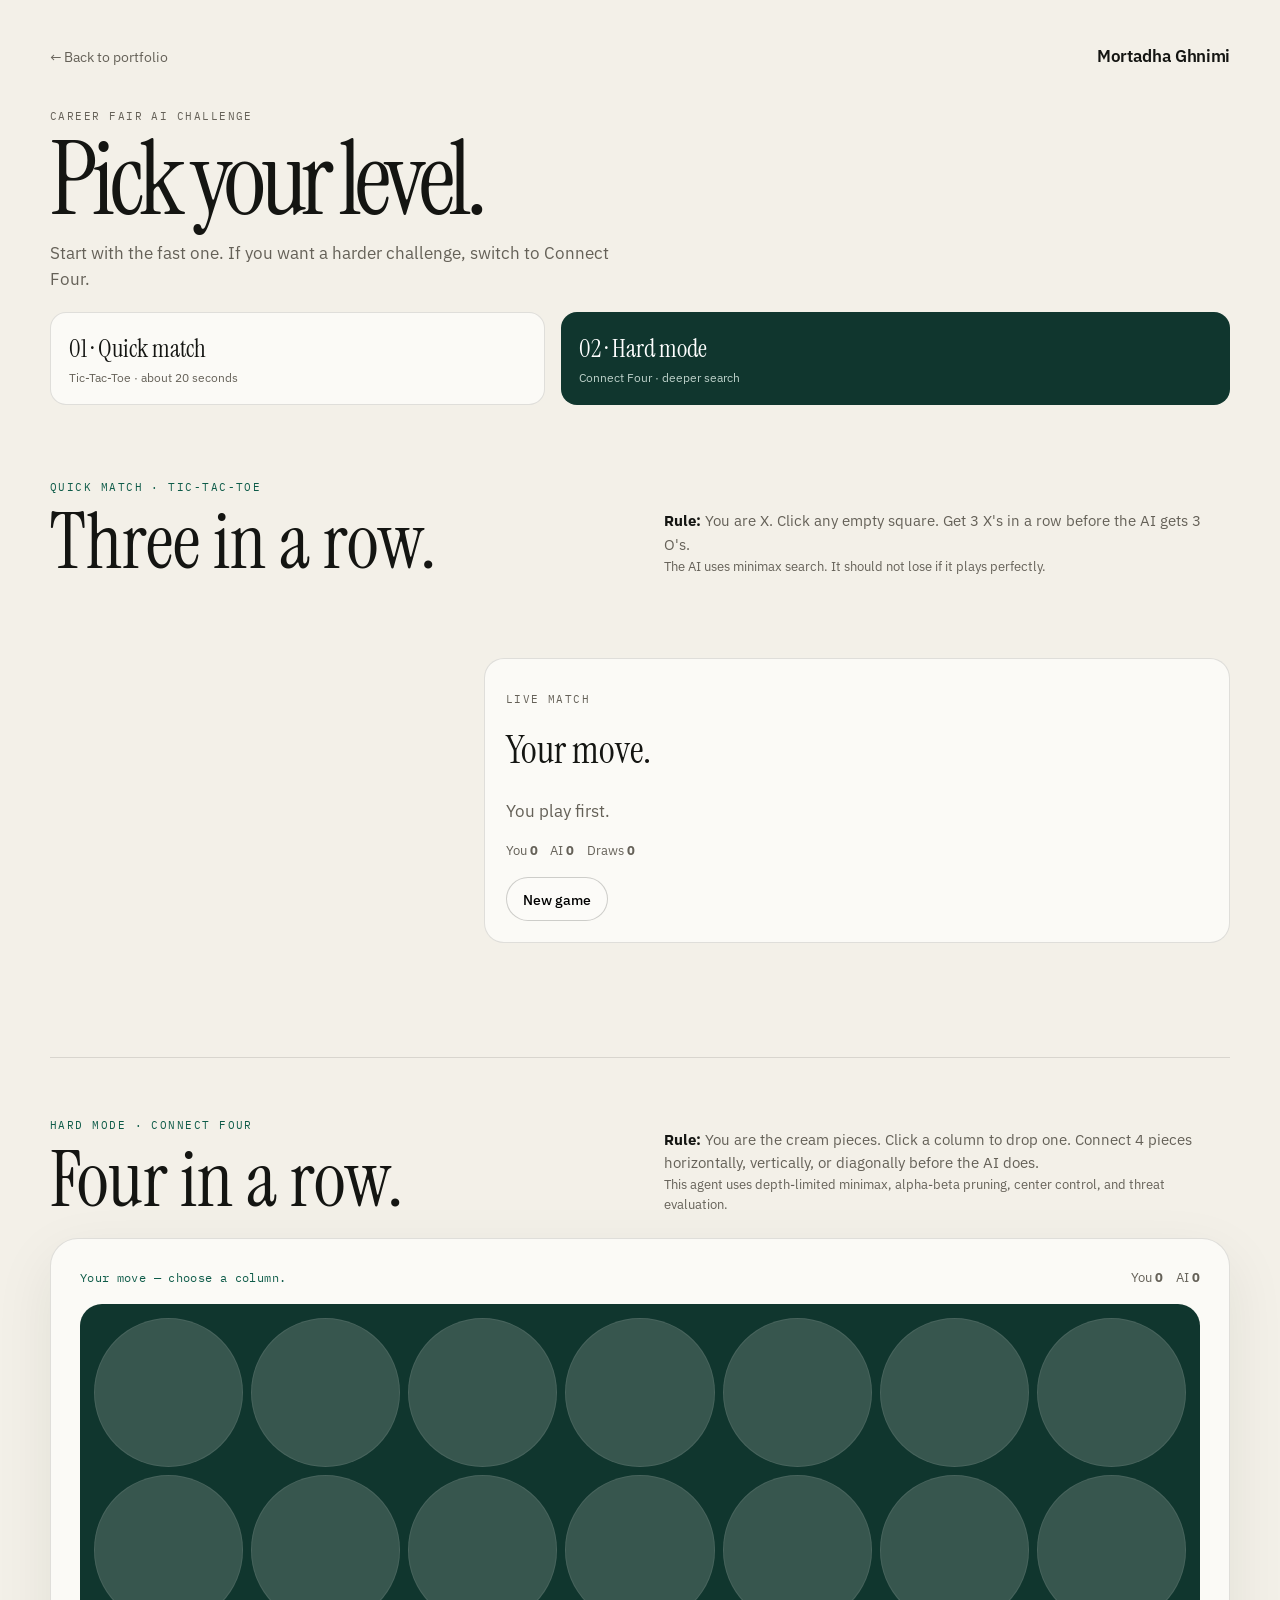
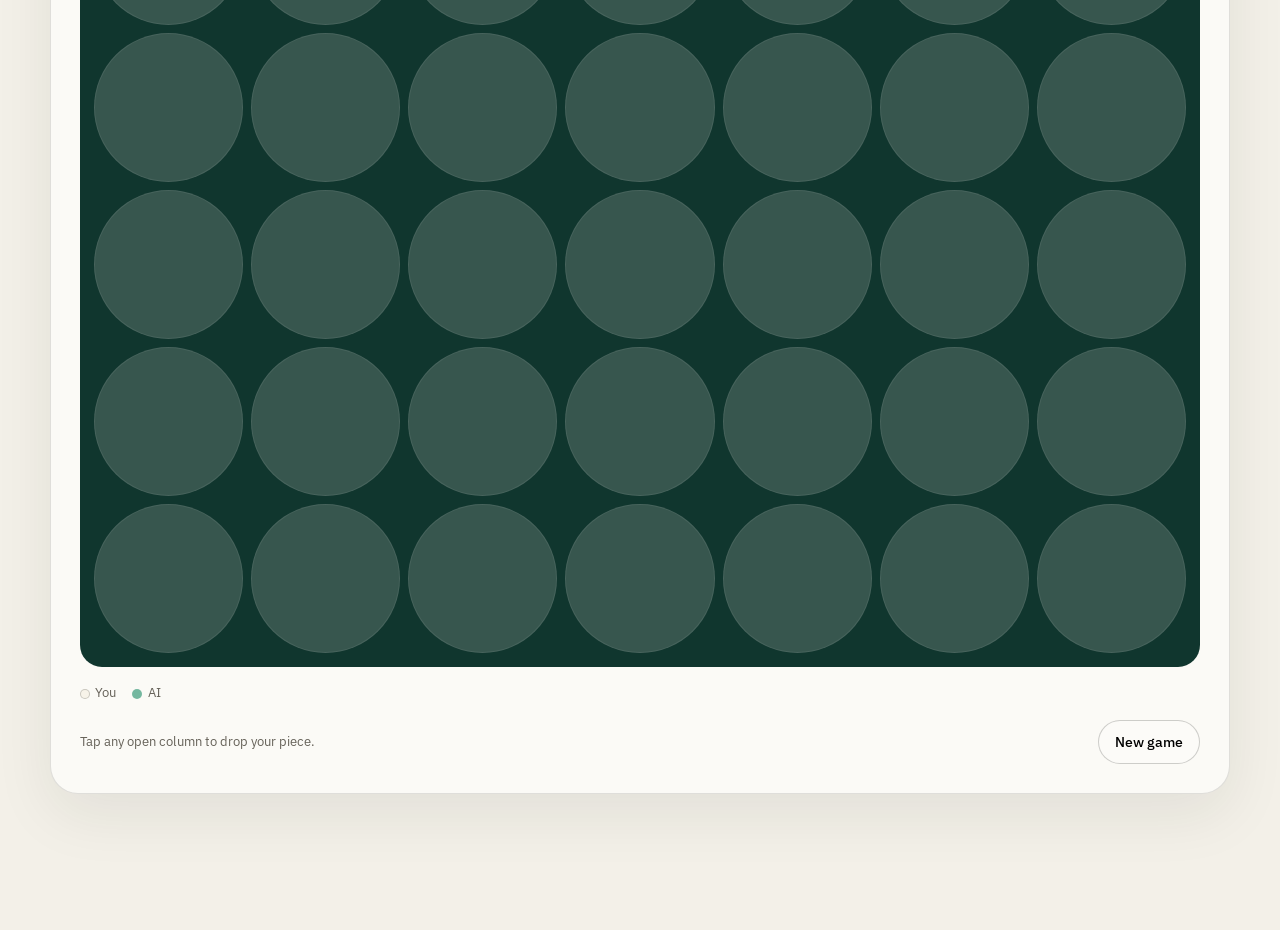
==== commit 6a01516d: "Add quick Tic-Tac-Toe and simpler game instructions" ====
--- a/play.html
+++ b/play.html
@@ -4,7 +4,7 @@
   <meta charset="UTF-8">
   <meta name="viewport" content="width=device-width, initial-scale=1.0">
   <title>Beat My AI | Mortadha Ghnimi</title>
-  <meta name="description" content="Play Connect Four against Mortadha Ghnimi's minimax AI agent with alpha-beta pruning.">
+  <meta name="description" content="Two quick classical-AI games: Tic-Tac-Toe and Connect Four against minimax search agents.">
   <link rel="icon" href="favicon.svg" type="image/svg+xml">
   <meta name="theme-color" content="#f3f0e8">
   <link rel="preconnect" href="https://fonts.googleapis.com">
@@ -12,25 +12,62 @@
   <link href="https://fonts.googleapis.com/css2?family=IBM+Plex+Mono:wght@400;500&family=IBM+Plex+Sans:wght@400;500;600&family=Instrument+Serif&display=swap" rel="stylesheet">
   <link rel="stylesheet" href="css/style.css">
 </head>
-<body class="game-page">
+<body class="game-page game-page-v2">
   <main class="game-shell">
     <div class="game-top">
       <a class="game-back" href="index.html#challenge">← Back to portfolio</a>
       <a class="nav-brand" href="index.html">Mortadha Ghnimi</a>
     </div>
 
-    <div class="game-layout">
-      <section class="game-copy" aria-labelledby="game-title">
-        <p class="game-kicker">Career fair AI challenge</p>
-        <h1 id="game-title">Can you beat my AI?</h1>
-        <p>You play first. The agent searches future board states with minimax, prunes weak branches with alpha-beta pruning, and scores positions using threats, center control, and connected pieces.</p>
-        <div class="game-tech">
-          <div><strong>Search</strong><span>Minimax with alpha-beta pruning</span></div>
-          <div><strong>Evaluation</strong><span>Winning threats, open windows, center control</span></div>
-          <div><strong>Goal</strong><span>Choose the move with the strongest future position</span></div>
+    <header class="game-copy">
+      <p class="game-kicker">Career fair AI challenge</p>
+      <h1>Pick your level.</h1>
+      <p>Start with the fast one. If you want a harder challenge, switch to Connect Four.</p>
+    </header>
+
+    <nav class="game-picker" aria-label="Choose a game">
+      <a class="game-choice" href="#quick"><strong>01 · Quick match</strong><span>Tic-Tac-Toe · about 20 seconds</span></a>
+      <a class="game-choice is-hard" href="#hard"><strong>02 · Hard mode</strong><span>Connect Four · deeper search</span></a>
+    </nav>
+
+    <section class="game-section" id="quick" aria-labelledby="quick-title">
+      <div class="game-section-head">
+        <div>
+          <p class="game-kicker">Quick match · Tic-Tac-Toe</p>
+          <h2 id="quick-title">Three in a row.</h2>
         </div>
-        <p class="game-note">This is classical AI rather than machine learning — a compact demo of search, reasoning, and decision-making.</p>
-      </section>
+        <div>
+          <p class="rule-line"><strong>Rule:</strong> You are X. Click any empty square. Get 3 X's in a row before the AI gets 3 O's.</p>
+          <p class="game-note">The AI uses minimax search. It should not lose if it plays perfectly.</p>
+        </div>
+      </div>
+
+      <div class="ttt-layout">
+        <div class="ttt-board" id="ttt-board" role="grid" aria-label="Tic-Tac-Toe board"></div>
+        <aside class="ttt-status">
+          <p class="game-kicker">Live match</p>
+          <h3 id="ttt-status">Your move.</h3>
+          <p id="ttt-result">You play first.</p>
+          <div class="game-score"><span>You <b id="ttt-human-score">0</b></span><span>AI <b id="ttt-ai-score">0</b></span><span>Draws <b id="ttt-draw-score">0</b></span></div>
+          <div class="actions" style="margin-top:1rem">
+            <button class="btn btn-secondary" id="ttt-restart" type="button">New game</button>
+            <a class="btn btn-primary game-next" id="hard-mode-link" href="#hard">Try hard mode →</a>
+          </div>
+        </aside>
+      </div>
+    </section>
+
+    <section class="game-section" id="hard" aria-labelledby="hard-title">
+      <div class="game-section-head">
+        <div>
+          <p class="game-kicker">Hard mode · Connect Four</p>
+          <h2 id="hard-title">Four in a row.</h2>
+        </div>
+        <div>
+          <p class="rule-line"><strong>Rule:</strong> You are the cream pieces. Click a column to drop one. Connect 4 pieces horizontally, vertically, or diagonally before the AI does.</p>
+          <p class="game-note">This agent uses depth-limited minimax, alpha-beta pruning, center control, and threat evaluation.</p>
+        </div>
+      </div>
 
       <section class="game-panel" aria-label="Connect Four game">
         <div class="game-status-row">
@@ -45,8 +82,8 @@
         </div>
         <div class="game-result" id="game-result" aria-live="polite"></div>
       </section>
-    </div>
+    </section>
   </main>
   <script src="js/game.js"></script>
 </body>
-</html>
+</html>
--- a/css/style.css
+++ b/css/style.css
@@ -753,3 +753,162 @@
   .game-tech div { grid-template-columns: 1fr; gap: .25rem; }
   .game-status-row { align-items: flex-start; flex-direction: column; }
 }
+
+
+/* ===== Portfolio V3: cleaner, more graphical, less crowded ===== */
+.clean-filter-bar { display: none !important; }
+.clean-work-shell .clean-section { padding-top: clamp(4.8rem, 7vw, 6.6rem); }
+.clean-project { padding: clamp(3rem, 5vw, 4.4rem) 0; }
+.clean-project-visual { min-height: 410px; }
+.clean-more { padding-top: clamp(3.2rem, 5vw, 4.4rem); }
+
+/* Two-level recruiter game */
+.challenge-card-v2 { align-items: stretch; }
+.challenge-modes { display: grid; gap: .65rem; margin: 1.6rem 0 1.15rem; }
+.challenge-mode { display: grid; grid-template-columns: auto 1fr auto; gap: 1rem; align-items: center; padding: .9rem 1rem; border: 1px solid var(--line); border-radius: 16px; text-decoration: none; background: rgba(255,255,255,.58); transition: transform .18s ease, border-color .18s ease, background .18s ease; }
+.challenge-mode:hover { transform: translateY(-2px); border-color: var(--line-strong); background: var(--white); }
+.challenge-mode.hard { background: var(--green-deep); color: var(--cream); border-color: transparent; }
+.challenge-mode.hard small { color: #bdd1ca; }
+.challenge-mode .mode-number { font-family: var(--mono); font-size: .7rem; color: var(--green); }
+.challenge-mode.hard .mode-number { color: #9fc6b8; }
+.challenge-mode strong { display: block; font-family: var(--serif); font-weight: 400; font-size: 1.45rem; line-height: 1; }
+.challenge-mode small { display: block; margin-top: .18rem; color: var(--muted); font-size: .77rem; }
+.challenge-mode b { font-size: .78rem; font-weight: 500; }
+.challenge-duel { min-height: 470px; display: grid; grid-template-columns: .78fr 1.22fr; gap: .8rem; padding: .8rem; border-radius: 26px; background: var(--green-deep); }
+.quick-preview, .hard-preview { display: flex; flex-direction: column; justify-content: center; align-items: center; border-radius: 20px; border: 1px solid rgba(255,255,255,.12); background: rgba(255,255,255,.035); }
+.quick-preview > p, .hard-preview > p { font-family: var(--mono); font-size: .64rem; letter-spacing: .12em; color: #acd0c3; }
+.ttt-preview { width: min(220px, 82%); aspect-ratio: 1; display: grid; grid-template-columns: repeat(3, 1fr); }
+.ttt-preview span { display: grid; place-items: center; border-right: 1px solid rgba(255,255,255,.2); border-bottom: 1px solid rgba(255,255,255,.2); color: #f5f0e5; font-family: var(--serif); font-size: clamp(2.1rem, 4vw, 3.7rem); line-height: 1; }
+.ttt-preview span:nth-child(3n) { border-right: 0; }
+.ttt-preview span:nth-child(n+7) { border-bottom: 0; }
+.hard-preview .mini-board { transform: scale(.72); margin: -1.8rem; }
+
+/* Research system */
+.research-hero-head { display: grid; grid-template-columns: minmax(0, 1.15fr) minmax(320px, .65fr); gap: 4rem; align-items: end; margin-bottom: 3rem; }
+.research-hero-head h2 { font-family: var(--serif); font-weight: 400; font-size: clamp(3.7rem, 6.5vw, 6.7rem); line-height: .88; letter-spacing: -.045em; margin: 0; }
+.research-hero-head > p:last-child { color: #c9d8d2; max-width: 34rem; margin: 0; }
+.research-story { display: grid; grid-template-columns: minmax(0, 1.4fr) minmax(310px, .6fr); gap: 1rem; }
+.research-system, .research-method { border: 1px solid rgba(255,255,255,.13); border-radius: 26px; background: rgba(255,255,255,.035); }
+.research-system { padding: clamp(1.4rem, 3vw, 2.1rem); }
+.research-system-top { display: flex; justify-content: space-between; gap: 1rem; align-items: start; }
+.research-system h3 { font-family: var(--serif); font-size: clamp(2.8rem, 4.6vw, 4.8rem); font-weight: 400; line-height: .9; margin: .4rem 0 0; }
+.research-status { display: inline-flex; align-items: center; gap: .45rem; white-space: nowrap; font-family: var(--mono); font-size: .65rem; color: #bfd5cd; }
+.research-status i { width: 7px; height: 7px; border-radius: 50%; background: #74b79f; box-shadow: 0 0 0 4px rgba(116,183,159,.12); }
+.research-pipeline { display: grid; grid-template-columns: 1fr auto 1fr auto 1fr auto 1fr auto 1fr; align-items: stretch; gap: .45rem; margin: 2rem 0 1.3rem; }
+.research-pipeline > div { min-width: 0; border: 1px solid rgba(255,255,255,.13); border-radius: 15px; padding: .85rem; background: rgba(255,255,255,.03); }
+.research-pipeline > i { align-self: center; font-style: normal; color: #83ae9f; }
+.research-pipeline span { display: block; font-family: var(--mono); font-size: .62rem; color: #8fbbae; margin-bottom: .45rem; }
+.research-pipeline strong { display: block; font-family: var(--serif); font-weight: 400; font-size: 1.25rem; line-height: 1; }
+.research-pipeline small { display: block; margin-top: .42rem; color: #afc4bc; font-size: .68rem; line-height: 1.35; }
+.research-visual-grid { display: grid; grid-template-columns: 1.1fr .9fr; gap: .7rem; }
+.research-visual-grid figure { margin: 0; }
+.research-visual-grid img { width: 100%; height: 265px; object-fit: cover; border-radius: 16px; border: 1px solid rgba(255,255,255,.11); }
+.research-visual-grid figcaption { padding: .5rem .2rem 0; font-size: .72rem; color: #aec4bc; }
+.research-method { padding: 1.5rem; display: flex; flex-direction: column; }
+.research-method blockquote { margin: 1.3rem 0 auto; font-family: var(--serif); font-size: clamp(2rem, 3.5vw, 3.3rem); line-height: .98; }
+.method-row { border-top: 1px solid rgba(255,255,255,.12); padding: .85rem 0; }
+.method-row span { display: block; font-family: var(--mono); font-size: .62rem; color: #91b8aa; text-transform: uppercase; letter-spacing: .1em; }
+.method-row strong { display: block; margin-top: .22rem; font-size: .84rem; font-weight: 500; color: #eef5f1; }
+
+.paper-feature { display: grid; grid-template-columns: minmax(0, 1.1fr) minmax(340px, .9fr); gap: 1rem; margin-top: 1rem; border: 1px solid rgba(255,255,255,.13); border-radius: 26px; background: #f2ede3; color: var(--ink); padding: clamp(1.4rem, 3vw, 2.1rem); }
+.paper-copy h3 { font-family: var(--serif); font-size: clamp(2.9rem, 5vw, 5rem); line-height: .9; font-weight: 400; margin: .5rem 0 .7rem; }
+.paper-copy .light-meta { color: var(--green); }
+.paper-copy .pub-title, .paper-copy .pub-authors { color: var(--muted); }
+.paper-link { display: inline-block; margin-top: 1rem; color: var(--green); text-decoration: none; font-weight: 500; }
+.paper-viz { border: 1px solid var(--line); border-radius: 20px; padding: 1.3rem; background: rgba(255,255,255,.58); }
+.paper-viz .visual-label { color: var(--green); }
+.xai-flow { display: grid; grid-template-columns: 1fr auto .8fr auto 1fr; gap: .5rem; align-items: center; margin: 2.1rem 0 1.5rem; }
+.xai-flow > span, .xai-methods span { border: 1px solid var(--line); background: var(--white); border-radius: 12px; padding: .75rem; text-align: center; font-size: .76rem; }
+.xai-flow > i { font-style: normal; color: var(--green); }
+.xai-methods { display: grid; gap: .45rem; }
+.xai-bars { display: grid; gap: .45rem; margin: 1.2rem 0; }
+.xai-bars span { display: block; height: 7px; width: var(--w); border-radius: 999px; background: linear-gradient(90deg, var(--green), #7db4a2); }
+.paper-viz > p:last-child { color: var(--muted); font-size: .8rem; margin-bottom: 0; }
+
+/* Technical identity section inspired by an engineering console, using only Mortadha's actual stack. */
+.profile-tech-shell { position: relative; background: #07101f; color: #edf3f0; overflow: hidden; }
+.profile-tech-shell::before { content: ""; position: absolute; inset: 0; opacity: .25; pointer-events: none; background-image: linear-gradient(rgba(127,157,193,.16) 1px, transparent 1px), linear-gradient(90deg, rgba(127,157,193,.16) 1px, transparent 1px); background-size: 120px 120px; mask-image: linear-gradient(to bottom, black, transparent 92%); }
+.profile-tech { position: relative; z-index: 1; padding: clamp(5rem, 8vw, 7.5rem) 0; }
+.profile-tech .section-label { color: #6fb5ff; }
+.tech-heading { display: grid; grid-template-columns: 1.1fr .9fr; gap: 4rem; align-items: end; margin-bottom: 2.5rem; }
+.tech-heading h2 { font-family: var(--serif); font-weight: 400; font-size: clamp(3.5rem, 6vw, 6rem); line-height: .9; margin: 0; }
+.tech-heading > p { color: #9ba9bd; max-width: 37rem; margin: 0; }
+.terminal-grid { display: grid; grid-template-columns: 1fr 1fr; gap: 1rem; }
+.terminal-card { border: 1px solid #24324a; border-radius: 18px; overflow: hidden; background: rgba(2,8,24,.88); box-shadow: 0 30px 80px rgba(0,0,0,.18); }
+.terminal-bar { display: grid; grid-template-columns: 1fr auto 1fr; align-items: center; padding: .8rem 1rem; background: #111d32; border-bottom: 1px solid #1d2b42; }
+.terminal-bar > b { font: 400 .72rem var(--mono); color: #7f9ac0; }
+.term-dots { display: flex; gap: .45rem; }
+.term-dots i { width: 12px; height: 12px; border-radius: 50%; background: #d4514d; }
+.term-dots i:nth-child(2) { background: #d7a71c; }
+.term-dots i:nth-child(3) { background: #26a665; }
+.terminal-code { padding: 1.55rem 1.6rem 1.75rem; font: 400 .82rem/1.85 var(--mono); color: #7890b5; overflow-x: auto; }
+.terminal-code p { margin: 0; white-space: nowrap; }
+.terminal-code p + p { margin-top: .16rem; }
+.terminal-code em { color: #53647e; font-style: normal; }
+.terminal-code span { color: #71b7ff; }
+.terminal-code b { color: #3bd9a3; font-weight: 400; }
+.terminal-code p:nth-of-type(4), .terminal-code p:nth-of-type(7) { margin-top: 1.05rem; }
+.prompt { color: #63728a !important; margin-top: 1rem !important; }
+.prompt i { display: inline-block; width: 7px; height: 18px; background: #70b7ff; vertical-align: middle; animation: cursorBlink 1s steps(1) infinite; }
+@keyframes cursorBlink { 50% { opacity: 0; } }
+
+.github-activity { margin-top: 1rem; border: 1px solid #24324a; border-radius: 18px; padding: 1.4rem; background: rgba(2,8,24,.72); }
+.github-activity-head { display: flex; justify-content: space-between; gap: 2rem; align-items: end; }
+.github-activity-head .visual-label { color: #6fb5ff; }
+.github-activity-head h3 { font-family: var(--serif); font-weight: 400; font-size: clamp(2rem, 3vw, 3.25rem); line-height: 1; margin: .35rem 0 0; }
+.github-activity-head a { color: #9ec6ff; text-decoration: none; font: 400 .78rem var(--mono); }
+.github-chart-wrap { margin-top: 1.3rem; overflow-x: auto; padding: .8rem; border-radius: 12px; background: #f8faf9; }
+.github-chart-wrap img { min-width: 760px; width: 100%; height: auto; }
+.github-note { color: #8391a5; font-size: .76rem; margin: .8rem 0 0; }
+.tech-recognition { color: #9ba9bd; margin-top: 2rem; }
+.tech-recognition span { color: #6fb5ff; }
+.tech-recognition p { color: #a8b4c5; }
+
+/* Game page V2 */
+.game-page-v2 .game-shell { width: min(1180px, calc(100% - 3rem)); }
+.game-picker { display: grid; grid-template-columns: .85fr 1.15fr; gap: 1rem; margin: 1.2rem 0 2.4rem; }
+.game-choice { padding: 1rem 1.1rem; border: 1px solid var(--line); border-radius: 16px; background: var(--paper); text-decoration: none; }
+.game-choice strong { display: block; font-family: var(--serif); font-size: 1.55rem; font-weight: 400; }
+.game-choice span { display: block; color: var(--muted); font-size: .78rem; }
+.game-choice.is-hard { background: var(--green-deep); color: white; border-color: transparent; }
+.game-choice.is-hard span { color: #bdd1ca; }
+.game-section { scroll-margin-top: 1.2rem; padding: 1.5rem 0 3.5rem; }
+.game-section + .game-section { border-top: 1px solid var(--line); padding-top: 3rem; }
+.game-section-head { display: grid; grid-template-columns: 1fr 1fr; gap: 3rem; align-items: end; margin-bottom: 1.4rem; }
+.game-section-head h2 { font-family: var(--serif); font-weight: 400; font-size: clamp(3.4rem, 6vw, 6rem); line-height: .9; margin: 0; }
+.rule-line { margin: .8rem 0 0; color: var(--muted); font-size: .92rem; }
+.rule-line strong { color: var(--ink); }
+.ttt-layout { display: grid; grid-template-columns: .7fr 1.3fr; gap: 2rem; align-items: center; }
+.ttt-board { width: min(420px, 100%); aspect-ratio: 1; display: grid; grid-template-columns: repeat(3, 1fr); margin: 0 auto; }
+.ttt-cell { border: 0; border-right: 1px solid var(--line-strong); border-bottom: 1px solid var(--line-strong); background: transparent; font-family: var(--serif); font-size: clamp(3rem, 9vw, 6rem); color: var(--ink); cursor: pointer; }
+.ttt-cell:nth-child(3n) { border-right: 0; }
+.ttt-cell:nth-child(n+7) { border-bottom: 0; }
+.ttt-cell.is-ai { color: var(--green); }
+.ttt-status { border: 1px solid var(--line); border-radius: 20px; padding: 1.3rem; background: var(--paper); }
+.ttt-status h3 { font-family: var(--serif); font-weight: 400; font-size: 2.4rem; margin: 0 0 .4rem; }
+.ttt-status p { color: var(--muted); }
+.game-next { display: none; margin-top: 1rem; }
+.game-next.is-visible { display: inline-flex; }
+
+@media (max-width: 980px) {
+  .challenge-duel, .research-story, .paper-feature, .tech-heading, .terminal-grid, .game-section-head, .ttt-layout { grid-template-columns: 1fr; }
+  .challenge-duel { min-height: 0; }
+  .quick-preview, .hard-preview { min-height: 320px; }
+  .research-pipeline { grid-template-columns: 1fr; }
+  .research-pipeline > i { transform: rotate(90deg); justify-self: center; }
+  .research-hero-head { grid-template-columns: 1fr; gap: 1.2rem; }
+  .xai-flow { grid-template-columns: 1fr; }
+  .xai-flow > i { transform: rotate(90deg); justify-self: center; }
+}
+@media (max-width: 700px) {
+  .challenge-card-v2 { padding: 1.25rem; }
+  .challenge-mode { grid-template-columns: auto 1fr; }
+  .challenge-mode b { display: none; }
+  .research-system-top { flex-direction: column; }
+  .research-visual-grid { grid-template-columns: 1fr; }
+  .research-visual-grid img { height: 230px; }
+  .paper-feature { padding: 1.1rem; }
+  .terminal-code { font-size: .72rem; padding: 1rem; }
+  .github-activity-head { align-items: flex-start; flex-direction: column; gap: .6rem; }
+  .game-picker { grid-template-columns: 1fr; }
+}
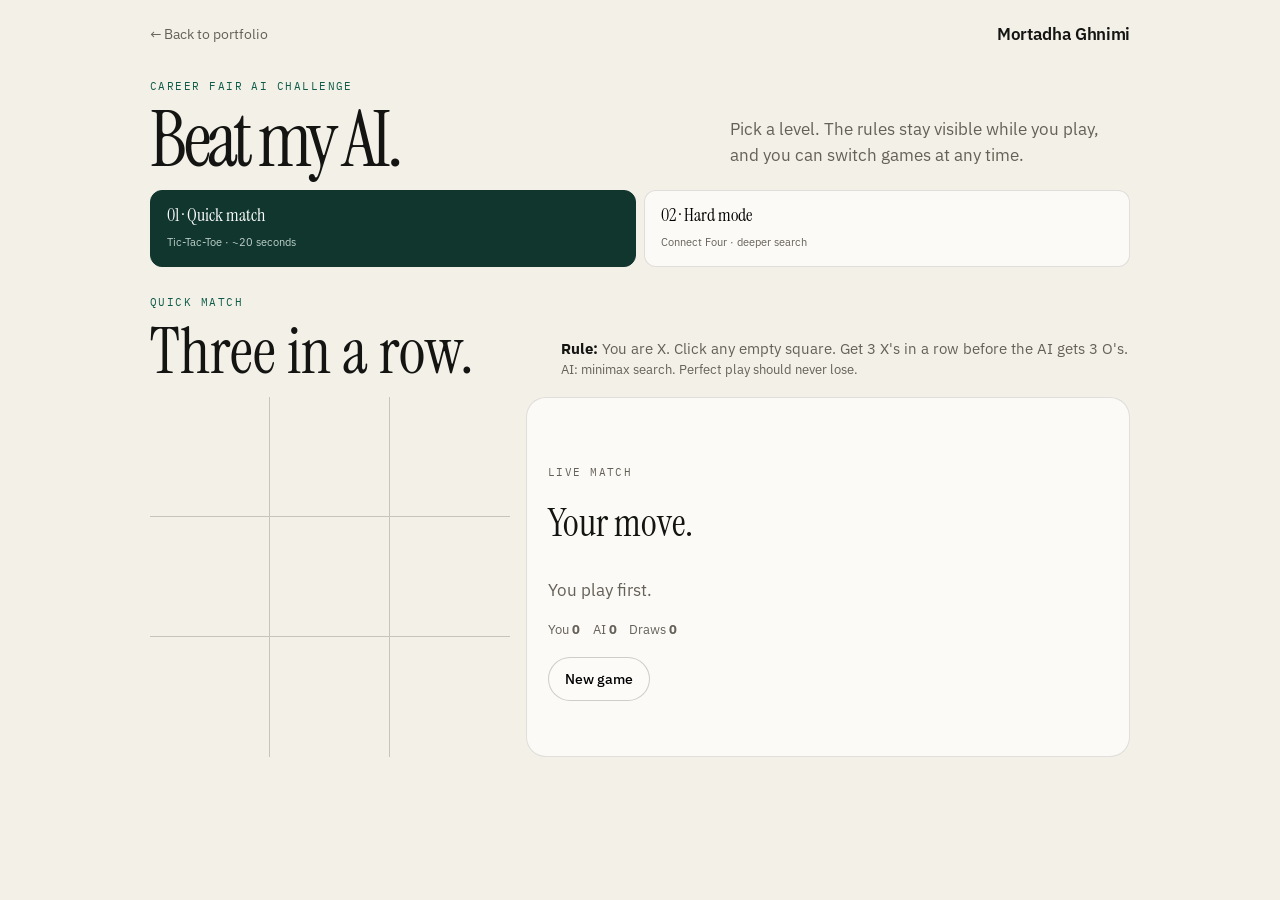
==== commit f4892cff: "Make AI games compact and switchable within one screen" ====
--- a/play.html
+++ b/play.html
@@ -4,7 +4,7 @@
   <meta charset="UTF-8">
   <meta name="viewport" content="width=device-width, initial-scale=1.0">
   <title>Beat My AI | Mortadha Ghnimi</title>
-  <meta name="description" content="Two quick classical-AI games: Tic-Tac-Toe and Connect Four against minimax search agents.">
+  <meta name="description" content="Two compact classical-AI games: Tic-Tac-Toe and Connect Four against minimax search agents.">
   <link rel="icon" href="favicon.svg" type="image/svg+xml">
   <meta name="theme-color" content="#f3f0e8">
   <link rel="preconnect" href="https://fonts.googleapis.com">
@@ -12,7 +12,7 @@
   <link href="https://fonts.googleapis.com/css2?family=IBM+Plex+Mono:wght@400;500&family=IBM+Plex+Sans:wght@400;500;600&family=Instrument+Serif&display=swap" rel="stylesheet">
   <link rel="stylesheet" href="css/style.css">
 </head>
-<body class="game-page game-page-v2">
+<body class="game-page game-page-v3">
   <main class="game-shell">
     <div class="game-top">
       <a class="game-back" href="index.html#challenge">← Back to portfolio</a>
@@ -20,69 +20,77 @@
     </div>
 
     <header class="game-copy">
-      <p class="game-kicker">Career fair AI challenge</p>
-      <h1>Pick your level.</h1>
-      <p>Start with the fast one. If you want a harder challenge, switch to Connect Four.</p>
+      <div>
+        <p class="game-kicker">Career fair AI challenge</p>
+        <h1>Beat my AI.</h1>
+      </div>
+      <p>Pick a level. The rules stay visible while you play, and you can switch games at any time.</p>
     </header>
 
-    <nav class="game-picker" aria-label="Choose a game">
-      <a class="game-choice" href="#quick"><strong>01 · Quick match</strong><span>Tic-Tac-Toe · about 20 seconds</span></a>
-      <a class="game-choice is-hard" href="#hard"><strong>02 · Hard mode</strong><span>Connect Four · deeper search</span></a>
-    </nav>
+    <div class="game-switch" role="tablist" aria-label="Choose a game">
+      <button id="tab-quick" type="button" role="tab" aria-selected="true" aria-controls="panel-quick" data-game-tab="quick">
+        <strong>01 · Quick match</strong><span>Tic-Tac-Toe · ~20 seconds</span>
+      </button>
+      <button id="tab-hard" type="button" role="tab" aria-selected="false" aria-controls="panel-hard" data-game-tab="hard">
+        <strong>02 · Hard mode</strong><span>Connect Four · deeper search</span>
+      </button>
+    </div>
 
-    <section class="game-section" id="quick" aria-labelledby="quick-title">
-      <div class="game-section-head">
-        <div>
-          <p class="game-kicker">Quick match · Tic-Tac-Toe</p>
-          <h2 id="quick-title">Three in a row.</h2>
+    <div class="game-stage">
+      <section class="game-panel-wrap is-active" id="panel-quick" role="tabpanel" aria-labelledby="tab-quick" data-game-panel="quick">
+        <div class="game-section-head">
+          <div>
+            <p class="game-kicker">Quick match</p>
+            <h2>Three in a row.</h2>
+          </div>
+          <div>
+            <p class="rule-line"><strong>Rule:</strong> You are X. Click any empty square. Get 3 X's in a row before the AI gets 3 O's.</p>
+            <p class="game-note">AI: minimax search. Perfect play should never lose.</p>
+          </div>
         </div>
-        <div>
-          <p class="rule-line"><strong>Rule:</strong> You are X. Click any empty square. Get 3 X's in a row before the AI gets 3 O's.</p>
-          <p class="game-note">The AI uses minimax search. It should not lose if it plays perfectly.</p>
+
+        <div class="ttt-layout">
+          <div class="ttt-board" id="ttt-board" role="grid" aria-label="Tic-Tac-Toe board"></div>
+          <aside class="ttt-status">
+            <p class="game-kicker">Live match</p>
+            <h3 id="ttt-status">Your move.</h3>
+            <p id="ttt-result">You play first.</p>
+            <div class="game-score"><span>You <b id="ttt-human-score">0</b></span><span>AI <b id="ttt-ai-score">0</b></span><span>Draws <b id="ttt-draw-score">0</b></span></div>
+            <div class="actions" style="margin-top:1rem">
+              <button class="btn btn-secondary" id="ttt-restart" type="button">New game</button>
+              <button class="btn btn-primary game-next" id="hard-mode-link" type="button">Try hard mode →</button>
+            </div>
+          </aside>
         </div>
-      </div>
+      </section>
 
-      <div class="ttt-layout">
-        <div class="ttt-board" id="ttt-board" role="grid" aria-label="Tic-Tac-Toe board"></div>
-        <aside class="ttt-status">
-          <p class="game-kicker">Live match</p>
-          <h3 id="ttt-status">Your move.</h3>
-          <p id="ttt-result">You play first.</p>
-          <div class="game-score"><span>You <b id="ttt-human-score">0</b></span><span>AI <b id="ttt-ai-score">0</b></span><span>Draws <b id="ttt-draw-score">0</b></span></div>
-          <div class="actions" style="margin-top:1rem">
-            <button class="btn btn-secondary" id="ttt-restart" type="button">New game</button>
-            <a class="btn btn-primary game-next" id="hard-mode-link" href="#hard">Try hard mode →</a>
+      <section class="game-panel-wrap" id="panel-hard" role="tabpanel" aria-labelledby="tab-hard" data-game-panel="hard" hidden>
+        <div class="game-section-head">
+          <div>
+            <p class="game-kicker">Hard mode</p>
+            <h2>Four in a row.</h2>
           </div>
-        </aside>
-      </div>
-    </section>
+          <div>
+            <p class="rule-line"><strong>Rule:</strong> You are the cream pieces. Click a column to drop one. Connect 4 horizontally, vertically, or diagonally before the AI.</p>
+            <p class="game-note">AI: depth-limited minimax + alpha-beta pruning + threat evaluation.</p>
+          </div>
+        </div>
 
-    <section class="game-section" id="hard" aria-labelledby="hard-title">
-      <div class="game-section-head">
-        <div>
-          <p class="game-kicker">Hard mode · Connect Four</p>
-          <h2 id="hard-title">Four in a row.</h2>
-        </div>
-        <div>
-          <p class="rule-line"><strong>Rule:</strong> You are the cream pieces. Click a column to drop one. Connect 4 pieces horizontally, vertically, or diagonally before the AI does.</p>
-          <p class="game-note">This agent uses depth-limited minimax, alpha-beta pruning, center control, and threat evaluation.</p>
-        </div>
-      </div>
-
-      <section class="game-panel" aria-label="Connect Four game">
-        <div class="game-status-row">
-          <div class="game-status" id="game-status" aria-live="polite">Your move — choose a column.</div>
-          <div class="game-score"><span>You <b id="human-score">0</b></span><span>AI <b id="ai-score">0</b></span></div>
-        </div>
-        <div class="connect-board" id="connect-board" role="grid" aria-label="Connect Four board"></div>
-        <div class="game-legend" aria-hidden="true"><span><i class="game-dot human"></i>You</span><span><i class="game-dot ai"></i>AI</span></div>
-        <div class="game-actions">
-          <p class="game-note">Tap any open column to drop your piece.</p>
-          <button class="btn btn-secondary" id="restart-game" type="button">New game</button>
-        </div>
-        <div class="game-result" id="game-result" aria-live="polite"></div>
+        <section class="game-panel" aria-label="Connect Four game">
+          <div class="game-status-row">
+            <div class="game-status" id="game-status" aria-live="polite">Your move — choose a column.</div>
+            <div class="game-score"><span>You <b id="human-score">0</b></span><span>AI <b id="ai-score">0</b></span></div>
+          </div>
+          <div class="connect-board" id="connect-board" role="grid" aria-label="Connect Four board"></div>
+          <div class="game-legend" aria-hidden="true"><span><i class="game-dot human"></i>You</span><span><i class="game-dot ai"></i>AI</span></div>
+          <div class="game-actions">
+            <p class="game-note">Click any open column to drop your piece.</p>
+            <button class="btn btn-secondary" id="restart-game" type="button">New game</button>
+          </div>
+          <div class="game-result" id="game-result" aria-live="polite"></div>
+        </section>
       </section>
-    </section>
+    </div>
   </main>
   <script src="js/game.js"></script>
 </body>
--- a/css/style.css
+++ b/css/style.css
@@ -912,3 +912,152 @@
   .github-activity-head { align-items: flex-start; flex-direction: column; gap: .6rem; }
   .game-picker { grid-template-columns: 1fr; }
 }
+
+
+/* ===== Portfolio V4: compact project cards + smaller game experience ===== */
+.project-grid-shell {
+  background:
+    linear-gradient(rgba(13,91,72,.028) 1px, transparent 1px),
+    linear-gradient(90deg, rgba(13,91,72,.028) 1px, transparent 1px),
+    var(--paper);
+  background-size: 120px 120px;
+  border-top: 1px solid var(--line);
+  border-bottom: 1px solid var(--line);
+}
+.project-grid-section { padding: clamp(4.5rem, 7vw, 6.5rem) 0; }
+.project-grid-head {
+  display: grid; grid-template-columns: minmax(0,.85fr) minmax(300px,.55fr);
+  gap: 3rem; align-items: end; margin-bottom: 2rem;
+}
+.project-grid-head h2 {
+  margin: 0; font: 400 clamp(3.5rem,6vw,6rem)/.9 var(--serif); letter-spacing: -.045em;
+}
+.project-grid-head > p { margin: 0; color: var(--muted); max-width: 34rem; }
+
+.project-card-grid { display: grid; grid-template-columns: repeat(3, minmax(0,1fr)); gap: 1rem; }
+.project-card {
+  min-width: 0; display: flex; flex-direction: column; overflow: hidden;
+  border: 1px solid #223026; border-radius: 18px; background: #0d1714; color: #eef5f1;
+  text-decoration: none; box-shadow: 0 16px 42px rgba(20,30,25,.08);
+  transition: transform .2s ease, box-shadow .2s ease, border-color .2s ease;
+}
+.project-card:hover { transform: translateY(-4px); box-shadow: 0 24px 56px rgba(20,30,25,.13); border-color: #365243; }
+.project-card:focus-visible { outline-color: #80c4ad; }
+
+.project-card-media {
+  position: relative; min-height: 190px; padding: 1rem; overflow: hidden;
+  border-bottom: 1px solid rgba(255,255,255,.09);
+  background:
+    radial-gradient(340px 180px at 76% 18%, rgba(74,167,135,.28), transparent 58%),
+    linear-gradient(145deg,#0c1b17,#102d25);
+}
+.project-card-media::after {
+  content:""; position:absolute; inset:0; pointer-events:none; opacity:.36;
+  background-image: linear-gradient(rgba(159,207,190,.12) 1px,transparent 1px),linear-gradient(90deg,rgba(159,207,190,.12) 1px,transparent 1px);
+  background-size: 42px 42px; mask-image: linear-gradient(to bottom,black,transparent 90%);
+}
+.project-badge {
+  position: relative; z-index: 2; display: inline-flex; padding: .28rem .52rem;
+  border: 1px solid rgba(126,196,173,.34); border-radius: 6px; color: #9dd3c0;
+  background: rgba(7,16,31,.34); font: 500 .62rem var(--mono); letter-spacing: .1em; text-transform: uppercase;
+}
+.media-caption { position:absolute; z-index:2; left:1rem; bottom:.75rem; color:#9eb6ad; font:.66rem var(--mono); letter-spacing:.06em; }
+
+.agent-card-flow, .asjai-card-flow, .auto-card-net {
+  position: relative; z-index:2; display:flex; align-items:center; justify-content:center; gap:.4rem;
+  min-height: 115px; color:#c7ddd5; font:.66rem var(--mono);
+}
+.agent-card-flow span, .agent-card-flow b, .asjai-card-flow span, .auto-card-net span, .auto-card-net b {
+  border:1px solid rgba(255,255,255,.14); background:rgba(255,255,255,.045); border-radius:10px; padding:.55rem .6rem;
+}
+.agent-card-flow b, .auto-card-net b { color:white; background:#1f6f59; border-color:#2e8c70; font-weight:500; }
+.agent-card-flow i, .asjai-card-flow i, .auto-card-net i { font-style:normal; color:#69b79d; }
+.asjai-card-flow { gap:.55rem; }
+.asjai-card-flow span { color:#d8e8e2; min-width:74px; text-align:center; }
+.media-asjai { background: radial-gradient(360px 180px at 50% 50%,rgba(91,145,255,.15),transparent 55%),linear-gradient(145deg,#0a1720,#11291f); }
+.media-autoencoder { background: radial-gradient(320px 170px at 55% 48%,rgba(116,183,159,.21),transparent 58%),linear-gradient(145deg,#0b1714,#173229); }
+.auto-card-net { gap:.28rem; padding-top:.45rem; }
+.auto-card-net span,.auto-card-net b { padding:.5rem .45rem; border-radius:9px; font-size:.58rem; }
+
+.media-image { padding:0; background:#0a1512; }
+.media-image .project-badge { position:absolute; top:.8rem; left:.8rem; z-index:3; }
+.media-image img { width:100%; height:190px; object-fit:cover; object-position:center top; opacity:.83; filter:saturate(.9) contrast(1.03); }
+.media-image::after { background:linear-gradient(to top,rgba(7,15,13,.82),transparent 58%); opacity:1; }
+.media-score { position:absolute; z-index:3; left:1rem; bottom:.85rem; display:flex; align-items:baseline; gap:.55rem; }
+.media-score strong { font:400 2.3rem/.9 var(--serif); color:white; }
+.media-score span { color:#bad0c8; font-size:.72rem; }
+.media-fraud img { object-position:center; filter:saturate(.82) brightness(.8); }
+
+.media-hpc { display:flex; flex-direction:column; justify-content:space-between; }
+.hpc-card-metric { position:relative; z-index:2; margin-top:.6rem; }
+.hpc-card-metric strong { display:block; font:400 3.5rem/.85 var(--serif); }
+.hpc-card-metric span { color:#a8c1b8; font-size:.72rem; }
+.hpc-bars { position:absolute; z-index:1; right:1rem; bottom:1rem; height:92px; width:42%; display:flex; gap:5px; align-items:end; }
+.hpc-bars i { flex:1; height:var(--h); border-radius:3px 3px 0 0; background:linear-gradient(#67b69b,#1e674f); }
+
+.project-card-body { display:flex; flex-direction:column; flex:1; padding:1.15rem 1.15rem 1rem; }
+.project-card-meta { display:flex; justify-content:space-between; gap:1rem; color:#779187; font:.62rem var(--mono); text-transform:uppercase; letter-spacing:.08em; }
+.project-card h3 { margin:.85rem 0 .5rem; font:400 1.75rem/1 var(--serif); color:#fffefa; letter-spacing:-.025em; }
+.project-card p { margin:0; color:#aebdb7; font-size:.86rem; line-height:1.55; }
+.project-card-tags { display:flex; flex-wrap:wrap; gap:.35rem; margin:1rem 0 .9rem; }
+.project-card-tags span { border:1px solid #264439; border-radius:6px; padding:.23rem .42rem; color:#8fcab6; font:.6rem var(--mono); text-transform:uppercase; }
+.project-card-foot { display:flex; justify-content:space-between; gap:1rem; align-items:center; margin-top:auto; padding-top:.8rem; border-top:1px solid rgba(255,255,255,.08); color:#7e958d; font:.65rem var(--mono); text-transform:uppercase; letter-spacing:.05em; }
+.project-card-foot b { color:#9fd0bf; font-size:.9rem; }
+
+/* Compact homepage game strip */
+.compact-challenge { padding: 1.25rem 0; background: var(--bg); border-top:1px solid var(--line); border-bottom:1px solid var(--line); }
+.compact-challenge-inner { display:grid; grid-template-columns:minmax(0,.8fr) minmax(480px,1.2fr); gap:2rem; align-items:center; }
+.compact-challenge-copy h2 { margin:.15rem 0 .35rem; font:400 clamp(2.4rem,4vw,4rem)/.92 var(--serif); letter-spacing:-.04em; }
+.compact-challenge-copy > p:last-child { margin:0; color:var(--muted); }
+.compact-game-links { display:grid; grid-template-columns:1fr 1fr; gap:.7rem; }
+.compact-game-card { min-height:112px; display:grid; grid-template-columns:auto 1fr auto; gap:.8rem; align-items:center; padding:1rem; border:1px solid var(--line); border-radius:16px; background:var(--paper); text-decoration:none; }
+.compact-game-card:hover { background:var(--white); }
+.compact-game-card > span { font:.62rem var(--mono); color:var(--green); }
+.compact-game-card strong { display:block; font:400 1.35rem/1 var(--serif); }
+.compact-game-card small { display:block; margin-top:.2rem; color:var(--muted); font-size:.7rem; }
+.compact-game-card > b { font-size:.72rem; }
+.compact-game-card.hard { background:var(--green-deep); color:white; border-color:transparent; }
+.compact-game-card.hard > span { color:#93c2b2; }
+.compact-game-card.hard small { color:#b9cec6; }
+
+/* Compact standalone game page */
+.game-page-v3 .game-shell { width:min(980px,calc(100% - 2rem)); padding:1.3rem 0 2.5rem; }
+.game-page-v3 .game-top { margin-bottom:1.2rem; }
+.game-page-v3 .game-copy { display:flex; align-items:end; justify-content:space-between; gap:2rem; margin-bottom:1rem; }
+.game-page-v3 .game-copy h1 { margin:0; font-size:clamp(3rem,6vw,5.1rem); line-height:.88; }
+.game-page-v3 .game-copy > p { margin:0 0 .35rem; max-width:25rem; }
+.game-switch { display:grid; grid-template-columns:1fr 1fr; gap:.5rem; margin:0 0 1rem; }
+.game-switch button { border:1px solid var(--line); border-radius:12px; padding:.75rem 1rem; background:var(--paper); cursor:pointer; text-align:left; }
+.game-switch button strong { display:block; font:400 1.15rem var(--serif); }
+.game-switch button span { color:var(--muted); font-size:.7rem; }
+.game-switch button[aria-selected="true"] { background:var(--green-deep); color:white; border-color:var(--green-deep); }
+.game-switch button[aria-selected="true"] span { color:#bfd1ca; }
+.game-stage { min-height:0; }
+.game-panel-wrap { display:none; }
+.game-panel-wrap.is-active { display:block; }
+.game-panel-wrap .game-section-head { grid-template-columns:.8fr 1.2fr; gap:2rem; margin-bottom:1rem; }
+.game-panel-wrap .game-section-head h2 { font-size:clamp(2.6rem,5vw,4.5rem); }
+.game-panel-wrap .rule-line { margin:.2rem 0 0; }
+.game-panel-wrap .ttt-layout { grid-template-columns:360px 1fr; gap:1rem; align-items:stretch; }
+.game-panel-wrap .ttt-board { width:100%; max-width:360px; }
+.game-panel-wrap .ttt-status { display:flex; flex-direction:column; justify-content:center; }
+.game-panel-wrap .game-panel { max-width:760px; margin:0 auto; padding:1rem; }
+.game-panel-wrap .connect-board { max-width:610px; margin:0 auto; gap:6px; padding:10px; }
+.ttt-cell.win { background:rgba(13,91,72,.09); }
+
+/* Responsive */
+@media (max-width: 1050px) {
+  .project-card-grid { grid-template-columns:repeat(2,minmax(0,1fr)); }
+  .compact-challenge-inner { grid-template-columns:1fr; gap:1rem; }
+}
+@media (max-width: 720px) {
+  .project-grid-head { grid-template-columns:1fr; gap:1rem; }
+  .project-card-grid { grid-template-columns:1fr; }
+  .project-card-media { min-height:175px; }
+  .compact-game-links { grid-template-columns:1fr; }
+  .game-page-v3 .game-copy { display:block; }
+  .game-page-v3 .game-copy > p { margin-top:.6rem; }
+  .game-panel-wrap .game-section-head { grid-template-columns:1fr; gap:.55rem; }
+  .game-panel-wrap .ttt-layout { grid-template-columns:1fr; }
+  .game-panel-wrap .ttt-board { max-width:320px; }
+}
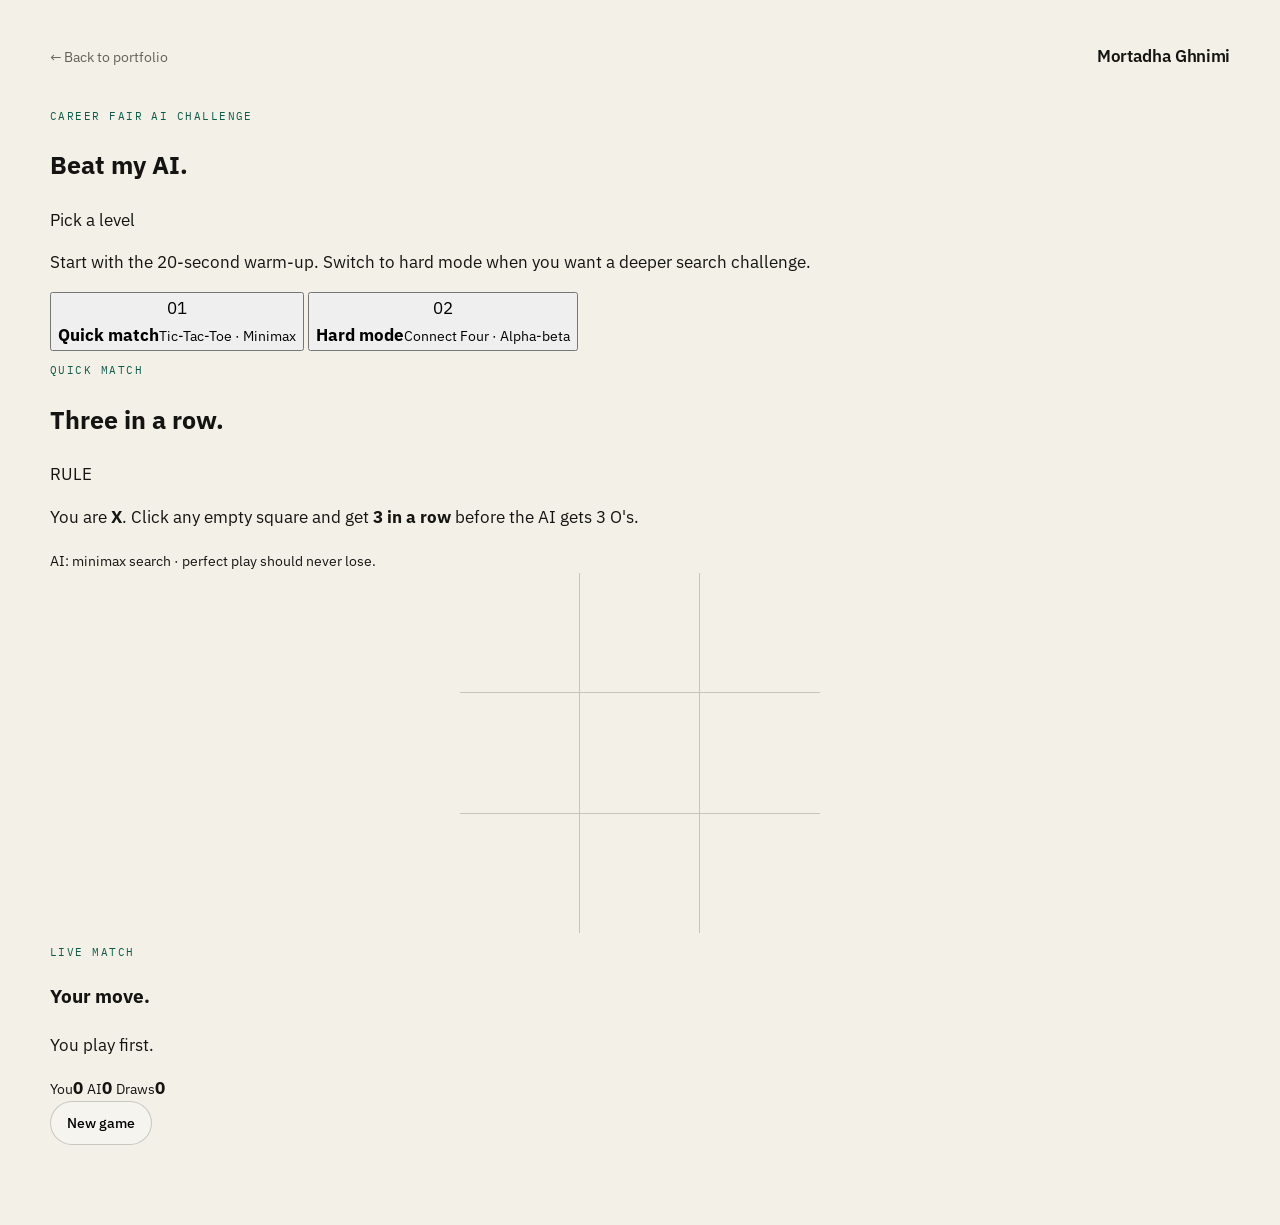
==== commit 167dc80e: "Redesign AI challenge into compact premium game console" ====
--- a/play.html
+++ b/play.html
@@ -4,7 +4,7 @@
   <meta charset="UTF-8">
   <meta name="viewport" content="width=device-width, initial-scale=1.0">
   <title>Beat My AI | Mortadha Ghnimi</title>
-  <meta name="description" content="Two compact classical-AI games: Tic-Tac-Toe and Connect Four against minimax search agents.">
+  <meta name="description" content="A compact career-fair AI challenge with Tic-Tac-Toe and Connect Four.">
   <link rel="icon" href="favicon.svg" type="image/svg+xml">
   <meta name="theme-color" content="#f3f0e8">
   <link rel="preconnect" href="https://fonts.googleapis.com">
@@ -12,51 +12,65 @@
   <link href="https://fonts.googleapis.com/css2?family=IBM+Plex+Mono:wght@400;500&family=IBM+Plex+Sans:wght@400;500;600&family=Instrument+Serif&display=swap" rel="stylesheet">
   <link rel="stylesheet" href="css/style.css">
 </head>
-<body class="game-page game-page-v3">
+<body class="game-page game-page-v4">
   <main class="game-shell">
     <div class="game-top">
       <a class="game-back" href="index.html#challenge">← Back to portfolio</a>
       <a class="nav-brand" href="index.html">Mortadha Ghnimi</a>
     </div>
 
-    <header class="game-copy">
+    <section class="game-hero-v4">
       <div>
-        <p class="game-kicker">Career fair AI challenge</p>
+        <p class="game-kicker">Career Fair AI Challenge</p>
         <h1>Beat my AI.</h1>
       </div>
-      <p>Pick a level. The rules stay visible while you play, and you can switch games at any time.</p>
-    </header>
+      <div class="game-hero-note">
+        <span>Pick a level</span>
+        <p>Start with the 20-second warm-up. Switch to hard mode when you want a deeper search challenge.</p>
+      </div>
+    </section>
 
-    <div class="game-switch" role="tablist" aria-label="Choose a game">
+    <div class="game-switch-v4" role="tablist" aria-label="Choose a game">
       <button id="tab-quick" type="button" role="tab" aria-selected="true" aria-controls="panel-quick" data-game-tab="quick">
-        <strong>01 · Quick match</strong><span>Tic-Tac-Toe · ~20 seconds</span>
+        <span class="game-tab-index">01</span>
+        <div><strong>Quick match</strong><small>Tic-Tac-Toe · Minimax</small></div>
       </button>
       <button id="tab-hard" type="button" role="tab" aria-selected="false" aria-controls="panel-hard" data-game-tab="hard">
-        <strong>02 · Hard mode</strong><span>Connect Four · deeper search</span>
+        <span class="game-tab-index">02</span>
+        <div><strong>Hard mode</strong><small>Connect Four · Alpha-beta</small></div>
       </button>
     </div>
 
-    <div class="game-stage">
+    <div class="game-stage-v4">
       <section class="game-panel-wrap is-active" id="panel-quick" role="tabpanel" aria-labelledby="tab-quick" data-game-panel="quick">
-        <div class="game-section-head">
+        <div class="game-panel-head-v4">
           <div>
             <p class="game-kicker">Quick match</p>
             <h2>Three in a row.</h2>
           </div>
-          <div>
-            <p class="rule-line"><strong>Rule:</strong> You are X. Click any empty square. Get 3 X's in a row before the AI gets 3 O's.</p>
-            <p class="game-note">AI: minimax search. Perfect play should never lose.</p>
+          <div class="game-rule-card">
+            <span>RULE</span>
+            <p>You are <strong>X</strong>. Click any empty square and get <strong>3 in a row</strong> before the AI gets 3 O's.</p>
+            <small>AI: minimax search · perfect play should never lose.</small>
           </div>
         </div>
 
-        <div class="ttt-layout">
-          <div class="ttt-board" id="ttt-board" role="grid" aria-label="Tic-Tac-Toe board"></div>
-          <aside class="ttt-status">
-            <p class="game-kicker">Live match</p>
-            <h3 id="ttt-status">Your move.</h3>
-            <p id="ttt-result">You play first.</p>
-            <div class="game-score"><span>You <b id="ttt-human-score">0</b></span><span>AI <b id="ttt-ai-score">0</b></span><span>Draws <b id="ttt-draw-score">0</b></span></div>
-            <div class="actions" style="margin-top:1rem">
+        <div class="game-board-frame ttt-frame">
+          <div class="game-board-main">
+            <div class="ttt-board" id="ttt-board" role="grid" aria-label="Tic-Tac-Toe board"></div>
+          </div>
+          <aside class="game-side-panel">
+            <div>
+              <p class="game-kicker">Live match</p>
+              <h3 id="ttt-status">Your move.</h3>
+              <p id="ttt-result">You play first.</p>
+            </div>
+            <div class="score-grid score-grid-three">
+              <span><small>You</small><b id="ttt-human-score">0</b></span>
+              <span><small>AI</small><b id="ttt-ai-score">0</b></span>
+              <span><small>Draws</small><b id="ttt-draw-score">0</b></span>
+            </div>
+            <div class="game-side-actions">
               <button class="btn btn-secondary" id="ttt-restart" type="button">New game</button>
               <button class="btn btn-primary game-next" id="hard-mode-link" type="button">Try hard mode →</button>
             </div>
@@ -65,30 +79,43 @@
       </section>
 
       <section class="game-panel-wrap" id="panel-hard" role="tabpanel" aria-labelledby="tab-hard" data-game-panel="hard" hidden>
-        <div class="game-section-head">
+        <div class="game-panel-head-v4">
           <div>
             <p class="game-kicker">Hard mode</p>
             <h2>Four in a row.</h2>
           </div>
-          <div>
-            <p class="rule-line"><strong>Rule:</strong> You are the cream pieces. Click a column to drop one. Connect 4 horizontally, vertically, or diagonally before the AI.</p>
-            <p class="game-note">AI: depth-limited minimax + alpha-beta pruning + threat evaluation.</p>
+          <div class="game-rule-card">
+            <span>RULE</span>
+            <p>You are the <strong>cream pieces</strong>. Click a column and connect <strong>4 pieces</strong> horizontally, vertically, or diagonally.</p>
+            <small>AI: depth-limited minimax · alpha-beta pruning · threat evaluation.</small>
           </div>
         </div>
 
-        <section class="game-panel" aria-label="Connect Four game">
-          <div class="game-status-row">
-            <div class="game-status" id="game-status" aria-live="polite">Your move — choose a column.</div>
-            <div class="game-score"><span>You <b id="human-score">0</b></span><span>AI <b id="ai-score">0</b></span></div>
+        <div class="game-board-frame connect-frame">
+          <div class="connect-main">
+            <div class="connect-board" id="connect-board" role="grid" aria-label="Connect Four board"></div>
+            <div class="game-legend" aria-hidden="true">
+              <span><i class="game-dot human"></i>You</span>
+              <span><i class="game-dot ai"></i>AI</span>
+            </div>
           </div>
-          <div class="connect-board" id="connect-board" role="grid" aria-label="Connect Four board"></div>
-          <div class="game-legend" aria-hidden="true"><span><i class="game-dot human"></i>You</span><span><i class="game-dot ai"></i>AI</span></div>
-          <div class="game-actions">
-            <p class="game-note">Click any open column to drop your piece.</p>
-            <button class="btn btn-secondary" id="restart-game" type="button">New game</button>
-          </div>
-          <div class="game-result" id="game-result" aria-live="polite"></div>
-        </section>
+
+          <aside class="game-side-panel">
+            <div>
+              <p class="game-kicker">Live match</p>
+              <h3 id="game-status" aria-live="polite">Your move.</h3>
+              <p>Choose any open column.</p>
+            </div>
+            <div class="score-grid">
+              <span><small>You</small><b id="human-score">0</b></span>
+              <span><small>AI</small><b id="ai-score">0</b></span>
+            </div>
+            <div class="game-result" id="game-result" aria-live="polite"></div>
+            <div class="game-side-actions">
+              <button class="btn btn-secondary" id="restart-game" type="button">New game</button>
+            </div>
+          </aside>
+        </div>
       </section>
     </div>
   </main>
--- a/css/style.css
+++ b/css/style.css
@@ -1061,3 +1061,675 @@
   .game-panel-wrap .ttt-layout { grid-template-columns:1fr; }
   .game-panel-wrap .ttt-board { max-width:320px; }
 }
+
+
+/* ===== Portfolio V5: card-first presentation, calmer and more polished ===== */
+.project-grid-shell {
+  background:
+    linear-gradient(rgba(54,91,139,.045) 1px, transparent 1px),
+    linear-gradient(90deg, rgba(54,91,139,.045) 1px, transparent 1px),
+    #f7f7f4;
+  background-size: 150px 150px;
+  border-top: 1px solid rgba(24,40,62,.08);
+  border-bottom: 1px solid rgba(24,40,62,.08);
+}
+.project-grid-shell::before,
+.project-grid-shell::after { display:none; }
+
+.project-grid-section { padding: clamp(4rem,6vw,5.8rem) 0; }
+
+.project-grid-head-v2 {
+  display:block;
+  margin-bottom:2.25rem;
+  max-width:920px;
+}
+.project-grid-head-v2 .section-label {
+  margin-bottom:.75rem;
+  color:#2d68b2;
+}
+.project-grid-head-v2 h2 {
+  margin:0;
+  font:400 clamp(2.2rem,4vw,3.6rem)/1.03 var(--serif);
+  letter-spacing:-.035em;
+  color:#243853;
+}
+.project-grid-head-v2 > p {
+  margin:.75rem 0 0;
+  max-width:42rem;
+  color:#68798f;
+  font-size:.98rem;
+}
+
+/* Mahdi-inspired card rhythm: visual first, concise copy second, details on click. */
+.project-card-grid {
+  display:grid;
+  grid-template-columns:repeat(3,minmax(0,1fr));
+  gap:1.35rem;
+  align-items:stretch;
+}
+.project-card {
+  min-width:0;
+  overflow:hidden;
+  border:1px solid #17345a;
+  border-radius:10px;
+  background:#07101f;
+  color:#f7fbff;
+  text-decoration:none;
+  box-shadow:0 14px 38px rgba(27,58,98,.12);
+  transition:transform .2s ease,box-shadow .2s ease,border-color .2s ease;
+}
+.project-card:hover {
+  transform:translateY(-5px);
+  border-color:#2d6fb8;
+  box-shadow:0 22px 52px rgba(27,58,98,.18);
+}
+.project-card-media {
+  position:relative;
+  min-height:220px;
+  height:220px;
+  padding:1rem;
+  border-bottom:1px solid #1b2d48;
+  background:
+    radial-gradient(340px 190px at 72% 18%,rgba(42,129,201,.28),transparent 60%),
+    linear-gradient(150deg,#0a1830,#0d2b3b 62%,#0d2035);
+}
+.project-card-media::after {
+  content:"";
+  position:absolute;
+  inset:0;
+  pointer-events:none;
+  background-image:
+    linear-gradient(rgba(79,125,172,.10) 1px,transparent 1px),
+    linear-gradient(90deg,rgba(79,125,172,.10) 1px,transparent 1px);
+  background-size:38px 38px;
+  mask-image:linear-gradient(to bottom,black,transparent 95%);
+}
+.project-badge {
+  position:absolute;
+  z-index:4;
+  left:.9rem;
+  top:.85rem;
+  padding:.28rem .52rem;
+  border:1px solid rgba(67,145,229,.55);
+  border-radius:4px;
+  background:rgba(10,30,55,.82);
+  color:#67aef7;
+  font:500 .60rem var(--mono);
+  letter-spacing:.08em;
+  text-transform:uppercase;
+}
+.media-caption {
+  position:absolute;
+  z-index:4;
+  left:1rem;
+  bottom:.75rem;
+  color:#8ba0ba;
+  font:.62rem var(--mono);
+  letter-spacing:.05em;
+}
+.agent-card-flow,
+.asjai-card-flow,
+.auto-card-net {
+  position:relative;
+  z-index:3;
+  display:flex;
+  align-items:center;
+  justify-content:center;
+  gap:.42rem;
+  min-height:100%;
+  padding-top:1.1rem;
+}
+.agent-card-flow span,
+.agent-card-flow b,
+.asjai-card-flow span,
+.auto-card-net span,
+.auto-card-net b {
+  border:1px solid rgba(93,161,224,.22);
+  border-radius:8px;
+  padding:.5rem .58rem;
+  background:rgba(14,35,62,.72);
+  color:#a6bed8;
+  font:.58rem var(--mono);
+}
+.agent-card-flow b,
+.auto-card-net b {
+  color:#58e0ba;
+  border-color:rgba(88,224,186,.34);
+  background:rgba(12,59,57,.55);
+  font-weight:500;
+}
+.agent-card-flow i,
+.asjai-card-flow i,
+.auto-card-net i { color:#5f8fbf; font-style:normal; }
+
+.media-asjai {
+  background:
+    radial-gradient(330px 190px at 52% 44%,rgba(48,123,190,.20),transparent 58%),
+    linear-gradient(150deg,#0a1830,#0d2536 62%,#0b2034);
+}
+.media-autoencoder {
+  background:
+    radial-gradient(300px 170px at 55% 50%,rgba(57,179,143,.16),transparent 58%),
+    linear-gradient(150deg,#09172b,#0f263c 62%,#0d2035);
+}
+.media-hpc {
+  background:
+    radial-gradient(300px 180px at 78% 18%,rgba(53,116,185,.24),transparent 60%),
+    linear-gradient(150deg,#0a1830,#0d2639 62%,#0b2035);
+}
+
+.media-image {
+  padding:0;
+  background:#091426;
+}
+.media-image .project-badge { top:.8rem;left:.8rem; }
+.media-image img {
+  width:100%;
+  height:220px;
+  object-fit:cover;
+  object-position:center top;
+  opacity:.82;
+  filter:saturate(.86) brightness(.78) contrast(1.05);
+}
+.media-image::after {
+  z-index:2;
+  background:linear-gradient(to top,rgba(5,13,27,.9),rgba(5,13,27,.1) 60%,transparent);
+  opacity:1;
+}
+.media-score {
+  position:absolute;
+  z-index:4;
+  left:1rem;
+  bottom:.8rem;
+  display:flex;
+  align-items:baseline;
+  gap:.55rem;
+}
+.media-score strong { color:white; font:400 2.15rem/.9 var(--serif); }
+.media-score span { color:#99adc4; font-size:.68rem; }
+
+.hpc-card-metric { position:relative; z-index:3; margin:4.2rem 0 0 .2rem; }
+.hpc-card-metric strong { display:block; color:white; font:400 3.2rem/.86 var(--serif); }
+.hpc-card-metric span { color:#8ea4bc; font-size:.68rem; }
+.hpc-bars {
+  position:absolute; z-index:2; right:1rem; bottom:1rem;
+  height:98px; width:40%; display:flex; gap:5px; align-items:end;
+}
+.hpc-bars i { flex:1; height:var(--h); border-radius:2px 2px 0 0; background:linear-gradient(#54b7f3,#265a96); }
+
+.project-card-body {
+  min-height:270px;
+  display:flex;
+  flex-direction:column;
+  padding:1.25rem 1.25rem 1.05rem;
+}
+.project-card-meta {
+  color:#68809f;
+  font:500 .58rem var(--mono);
+  text-transform:uppercase;
+  letter-spacing:.08em;
+}
+.project-card h3 {
+  margin:.75rem 0 .35rem;
+  font:600 1.02rem/1.28 var(--sans);
+  letter-spacing:-.01em;
+  text-transform:uppercase;
+  color:#f6f8fc;
+}
+.project-card p {
+  margin:0;
+  color:#a4b0c2;
+  font-size:.82rem;
+  line-height:1.55;
+}
+.project-card-tags {
+  display:flex;
+  flex-wrap:wrap;
+  gap:.4rem;
+  margin:1rem 0 .85rem;
+}
+.project-card-tags span {
+  padding:.24rem .45rem;
+  border:1px solid #244974;
+  border-radius:4px;
+  color:#66aaf3;
+  background:#0a172a;
+  font:500 .57rem var(--mono);
+  text-transform:uppercase;
+}
+.project-card-foot {
+  margin-top:auto;
+  padding-top:.8rem;
+  border-top:1px solid #1a2940;
+  color:#6d7d95;
+  font:.58rem var(--mono);
+  letter-spacing:.05em;
+}
+.project-card-foot b { color:#6eacf1; font-size:.85rem; }
+
+/* Keep the playful interaction visible but visually secondary. */
+.compact-challenge-v2 {
+  padding:1rem 0;
+  background:#f1f2ef;
+}
+.compact-challenge-v2 .compact-challenge-inner {
+  grid-template-columns:minmax(0,.72fr) minmax(430px,1.28fr);
+  gap:1.5rem;
+}
+.compact-challenge-v2 .compact-challenge-copy h2 {
+  margin:.05rem 0 .25rem;
+  font-size:clamp(2rem,3vw,3rem);
+}
+.compact-challenge-v2 .compact-challenge-copy > p:last-child {
+  font-size:.86rem;
+}
+.compact-challenge-v2 .compact-game-card {
+  min-height:86px;
+  padding:.8rem .9rem;
+  border-radius:12px;
+}
+.compact-challenge-v2 .compact-game-card strong {
+  font-size:1.1rem;
+}
+
+/* Skills section: keep the terminal identity, remove unnecessary visual weight. */
+.profile-tech { padding:clamp(4rem,6vw,5.5rem) 0; }
+.tech-heading { margin-bottom:1.8rem; }
+.tech-heading h2 { font-size:clamp(3rem,5vw,4.8rem); }
+.terminal-card { border-radius:14px; }
+.terminal-code { padding:1.2rem 1.35rem 1.35rem; font-size:.76rem; line-height:1.72; }
+.tech-recognition { margin-top:1.5rem; }
+
+/* The empty GitHub graph was intentionally removed. */
+.github-activity { display:none !important; }
+
+@media (max-width:1100px) {
+  .project-card-grid { grid-template-columns:repeat(2,minmax(0,1fr)); }
+}
+@media (max-width:760px) {
+  .project-grid-section { padding:3.5rem 0; }
+  .project-card-grid { grid-template-columns:1fr; gap:1rem; }
+  .project-card-media { height:205px; min-height:205px; }
+  .project-card-body { min-height:0; }
+  .compact-challenge-v2 .compact-challenge-inner { grid-template-columns:1fr; }
+  .terminal-grid { grid-template-columns:1fr; }
+}
+
+
+/* ===== Portfolio V6: premium evidence + expertise system ===== */
+
+/* Achievement rail */
+.achievement-wrap { padding-top:.4rem; padding-bottom:clamp(3.5rem,5vw,5rem); }
+.achievement-rail {
+  position:relative;
+  display:grid;
+  grid-template-columns:repeat(4,minmax(0,1fr));
+  overflow:hidden;
+  border:1px solid var(--line);
+  border-radius:22px;
+  background:
+    radial-gradient(600px 220px at 100% 0%, rgba(13,91,72,.06), transparent 64%),
+    rgba(255,255,255,.36);
+  box-shadow:0 18px 55px rgba(44,52,47,.045);
+}
+.achievement-item {
+  position:relative;
+  min-height:182px;
+  display:grid;
+  grid-template-columns:auto 1fr;
+  gap:1rem;
+  align-content:center;
+  padding:1.5rem 1.45rem 1.35rem;
+  text-decoration:none;
+  border-right:1px solid var(--line);
+  transition:background .18s ease, transform .18s ease;
+}
+.achievement-item:last-child { border-right:0; }
+.achievement-item:hover { background:rgba(255,255,255,.66); }
+.achievement-index {
+  margin-top:.22rem;
+  color:var(--green);
+  font:500 .62rem var(--mono);
+  letter-spacing:.1em;
+}
+.achievement-item strong {
+  display:block;
+  color:var(--ink);
+  font:400 clamp(2.5rem,4vw,4rem)/.88 var(--serif);
+  letter-spacing:-.045em;
+}
+.achievement-item em {
+  display:block;
+  margin-top:.7rem;
+  color:var(--ink);
+  font-style:normal;
+  font-weight:600;
+  font-size:.9rem;
+}
+.achievement-item div > span {
+  display:block;
+  margin-top:.28rem;
+  color:var(--muted);
+  font-size:.8rem;
+}
+.achievement-item > i {
+  position:absolute;
+  left:1.45rem;
+  bottom:1rem;
+  width:28px;
+  height:2px;
+  border-radius:999px;
+  background:var(--green);
+  opacity:.48;
+  transition:width .18s ease,opacity .18s ease;
+}
+.achievement-item:hover > i { width:48px; opacity:1; }
+
+/* Projects title — no explanatory paragraph */
+.project-grid-head-v3 {
+  display:block;
+  margin-bottom:1.7rem;
+}
+.project-grid-head-v3 .section-label { margin-bottom:.6rem; color:#2d68b2; }
+.project-title-lockup {
+  display:flex;
+  align-items:end;
+  gap:1rem;
+}
+.project-title-lockup h2 {
+  margin:0;
+  color:#243853;
+  font:400 clamp(3rem,5vw,4.7rem)/.9 var(--serif);
+  letter-spacing:-.045em;
+}
+.project-title-lockup > span {
+  display:block;
+  width:72px;
+  height:3px;
+  margin-bottom:.4rem;
+  border-radius:999px;
+  background:linear-gradient(90deg,#2d68b2,#57b6a4);
+}
+
+/* Expertise section */
+.expertise-shell {
+  position:relative;
+  overflow:hidden;
+  background:
+    radial-gradient(700px 320px at 14% 8%, rgba(32,116,95,.12), transparent 64%),
+    linear-gradient(180deg,#070e0c 0%,#07110e 55%,#08110f 100%);
+  color:#eef5f1;
+  border-top:1px solid rgba(255,255,255,.06);
+}
+.expertise-shell::before {
+  content:"";
+  position:absolute;
+  inset:0;
+  opacity:.18;
+  pointer-events:none;
+  background-image:
+    linear-gradient(rgba(96,139,126,.13) 1px,transparent 1px),
+    linear-gradient(90deg,rgba(96,139,126,.13) 1px,transparent 1px);
+  background-size:120px 120px;
+  mask-image:linear-gradient(to bottom,black,transparent 95%);
+}
+.expertise-section {
+  position:relative;
+  z-index:1;
+  padding:clamp(5rem,8vw,7rem) 0;
+}
+.expertise-head {
+  max-width:820px;
+  margin-bottom:2.25rem;
+}
+.expertise-head .section-label { color:#6fd0ad; }
+.expertise-head h2 {
+  margin:.15rem 0 .75rem;
+  font:400 clamp(3.7rem,6vw,6rem)/.9 var(--serif);
+  letter-spacing:-.045em;
+}
+.expertise-head > p {
+  margin:0;
+  color:#a6b7b0;
+  max-width:42rem;
+}
+
+.expertise-cards {
+  display:grid;
+  grid-template-columns:repeat(3,minmax(0,1fr));
+  gap:1rem;
+}
+.expertise-card {
+  position:relative;
+  min-height:310px;
+  padding:1.5rem;
+  overflow:hidden;
+  border:1px solid #24312d;
+  border-radius:24px;
+  background:rgba(255,255,255,.035);
+  transition:transform .18s ease,border-color .18s ease,background .18s ease;
+}
+.expertise-card:hover {
+  transform:translateY(-4px);
+  border-color:#3b5c51;
+  background:rgba(255,255,255,.05);
+}
+.expertise-card-featured {
+  border-color:#205d4b;
+  box-shadow:inset 0 0 0 1px rgba(42,135,105,.08);
+}
+.expertise-icon {
+  width:52px;
+  height:52px;
+  display:grid;
+  place-items:center;
+  border-radius:15px;
+  background:linear-gradient(145deg,#0b8b69,#0f604e);
+  box-shadow:0 10px 28px rgba(16,131,100,.22);
+}
+.expertise-card:nth-child(2) .expertise-icon {
+  background:linear-gradient(145deg,#5967ef,#3944bd);
+  box-shadow:0 10px 28px rgba(80,91,224,.18);
+}
+.expertise-card:nth-child(3) .expertise-icon {
+  background:linear-gradient(145deg,#2786d8,#165b9e);
+  box-shadow:0 10px 28px rgba(39,134,216,.18);
+}
+.expertise-icon svg {
+  width:28px;
+  height:28px;
+  fill:white;
+}
+.expertise-number {
+  position:absolute;
+  right:1.3rem;
+  top:1.25rem;
+  color:#5f756d;
+  font:500 .62rem var(--mono);
+  letter-spacing:.1em;
+}
+.expertise-card h3 {
+  margin:1.75rem 0 .75rem;
+  color:#f5f8f7;
+  font:600 clamp(1.35rem,2.2vw,1.75rem)/1.08 var(--sans);
+  letter-spacing:-.02em;
+}
+.expertise-card-featured h3 { color:#43d6a7; }
+.expertise-card p {
+  margin:0;
+  color:#9faea9;
+  font-size:.92rem;
+  line-height:1.65;
+}
+.expertise-line {
+  position:absolute;
+  left:1.5rem;
+  right:1.5rem;
+  bottom:1.35rem;
+  display:flex;
+  align-items:center;
+  gap:.65rem;
+}
+.expertise-line span {
+  color:#5fcaab;
+  font:500 .58rem var(--mono);
+  letter-spacing:.1em;
+}
+.expertise-line i {
+  display:block;
+  width:30px;
+  height:2px;
+  border-radius:999px;
+  background:#22c997;
+}
+
+/* Toolkit */
+.toolkit {
+  margin-top:1.15rem;
+  padding:1.4rem;
+  border:1px solid #23312c;
+  border-radius:24px;
+  background:rgba(255,255,255,.028);
+}
+.toolkit-heading {
+  display:grid;
+  grid-template-columns:1fr .8fr;
+  gap:2rem;
+  align-items:end;
+  margin-bottom:1rem;
+}
+.toolkit-heading .section-label { color:#71c8aa; }
+.toolkit-heading h3 {
+  margin:.2rem 0 0;
+  font:400 clamp(2.3rem,4vw,3.8rem)/.95 var(--serif);
+}
+.toolkit-heading > p {
+  margin:0;
+  color:#84958f;
+  max-width:31rem;
+  justify-self:end;
+}
+
+.skill-tabs {
+  display:grid;
+  grid-template-columns:repeat(4,1fr);
+  gap:.5rem;
+  padding:.5rem;
+  border:1px solid #27362f;
+  border-radius:16px;
+  background:#0c1512;
+}
+.skill-tab {
+  min-height:48px;
+  border:0;
+  border-radius:12px;
+  background:transparent;
+  color:#73827d;
+  font:600 .82rem var(--sans);
+  cursor:pointer;
+  transition:background .18s ease,color .18s ease,box-shadow .18s ease;
+}
+.skill-tab:hover { color:#c8d5d0; }
+.skill-tab.is-active {
+  color:white;
+  background:linear-gradient(180deg,#105a47,#0b4538);
+  box-shadow:inset 0 0 0 1px #17755c,0 7px 18px rgba(9,85,65,.14);
+}
+
+.skill-panels { margin-top:.8rem; }
+.skill-panel {
+  display:grid;
+  grid-template-columns:minmax(0,.9fr) minmax(360px,1.1fr);
+  gap:2.5rem;
+  align-items:center;
+  min-height:245px;
+  padding:1.6rem;
+  border:1px solid #26352f;
+  border-radius:20px;
+  background:linear-gradient(145deg,rgba(255,255,255,.035),rgba(255,255,255,.018));
+}
+.skill-panel[hidden] { display:none !important; }
+.skill-panel-kicker {
+  color:#60c3a2;
+  font:500 .6rem var(--mono);
+  letter-spacing:.11em;
+  text-transform:uppercase;
+}
+.skill-panel h4 {
+  margin:.55rem 0 .65rem;
+  color:#eef5f1;
+  font:600 clamp(1.6rem,2.8vw,2.35rem)/1.05 var(--sans);
+  letter-spacing:-.025em;
+}
+.skill-panel p {
+  margin:0;
+  color:#96a69f;
+  line-height:1.65;
+}
+.skill-chips {
+  display:flex;
+  flex-wrap:wrap;
+  align-content:center;
+  gap:.7rem;
+}
+.skill-chips span {
+  padding:.62rem .82rem;
+  border:1px solid #34423d;
+  border-radius:11px;
+  background:rgba(255,255,255,.035);
+  color:#c5cfcb;
+  font-size:.78rem;
+  font-weight:600;
+}
+
+.expertise-recognition {
+  display:grid;
+  grid-template-columns:180px 1fr;
+  gap:1.25rem;
+  margin-top:1.5rem;
+  padding-top:1.2rem;
+  border-top:1px solid #22302a;
+}
+.expertise-recognition > span {
+  color:#62c4a4;
+  font:500 .62rem var(--mono);
+  text-transform:uppercase;
+  letter-spacing:.11em;
+}
+.expertise-recognition p {
+  margin:0;
+  color:#8d9d97;
+  font-size:.82rem;
+}
+
+/* Supersede old terminal section if stale CSS remains */
+.profile-tech-shell,
+.terminal-grid,
+.github-activity { display:none !important; }
+
+@media(max-width:1050px) {
+  .achievement-rail { grid-template-columns:1fr 1fr; }
+  .achievement-item:nth-child(2) { border-right:0; }
+  .achievement-item:nth-child(-n+2) { border-bottom:1px solid var(--line); }
+  .expertise-cards { grid-template-columns:1fr 1fr; }
+  .expertise-card:last-child { grid-column:1/-1; min-height:260px; }
+  .skill-panel { grid-template-columns:1fr; gap:1.5rem; }
+}
+@media(max-width:760px) {
+  .achievement-rail { grid-template-columns:1fr; }
+  .achievement-item {
+    min-height:142px;
+    border-right:0 !important;
+    border-bottom:1px solid var(--line);
+  }
+  .achievement-item:last-child { border-bottom:0; }
+  .achievement-item strong { font-size:2.8rem; }
+  .expertise-cards { grid-template-columns:1fr; }
+  .expertise-card:last-child { grid-column:auto; }
+  .toolkit-heading { grid-template-columns:1fr; gap:.7rem; }
+  .toolkit-heading > p { justify-self:start; }
+  .skill-tabs { grid-template-columns:1fr 1fr; }
+  .skill-panel { padding:1.1rem; min-height:0; }
+  .skill-chips { gap:.5rem; }
+  .expertise-recognition { grid-template-columns:1fr; gap:.55rem; }
+}
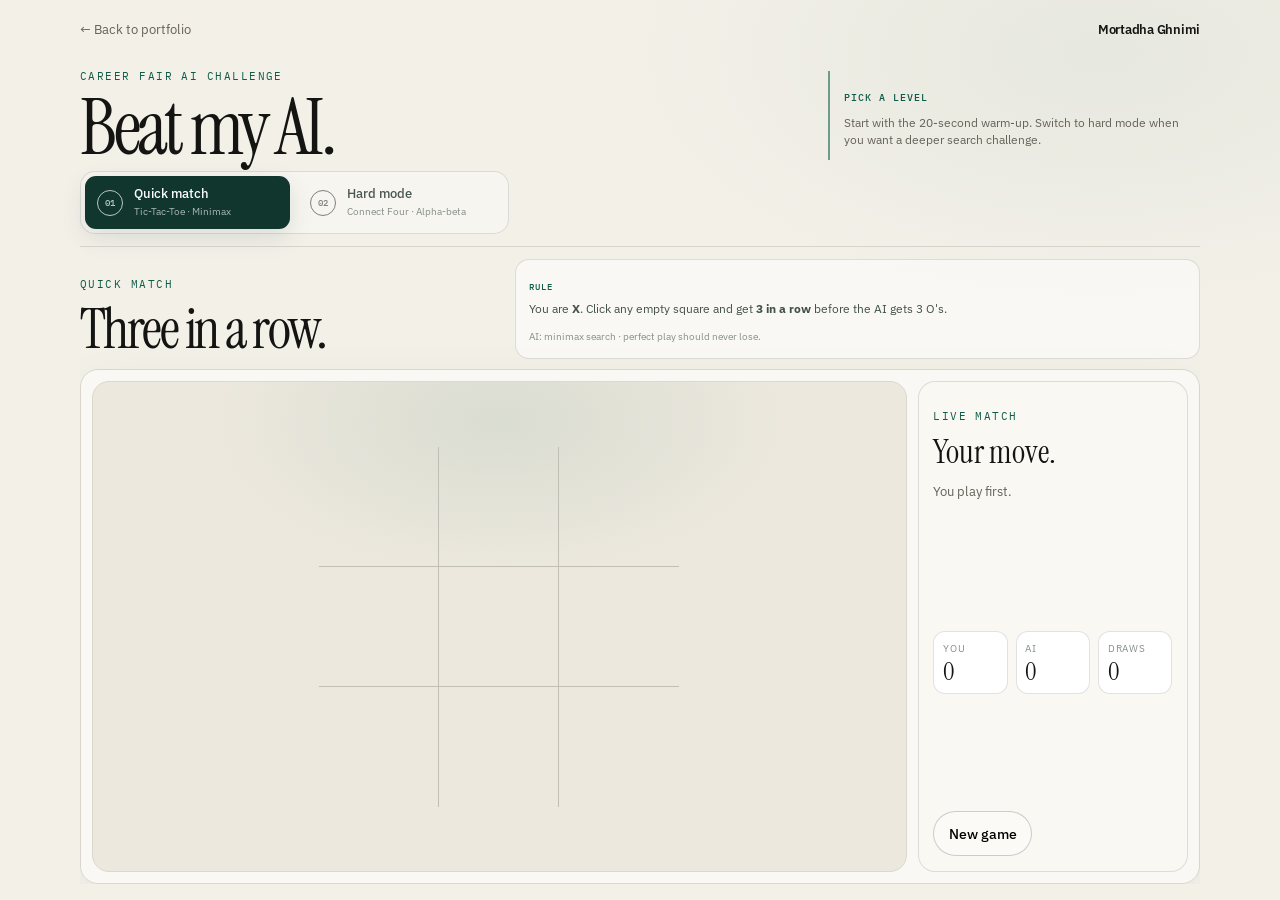
==== commit 0f29d691: "Return from games to portfolio playground" ====
--- a/play.html
+++ b/play.html
@@ -15,7 +15,7 @@
 <body class="game-page game-page-v4">
   <main class="game-shell">
     <div class="game-top">
-      <a class="game-back" href="index.html#challenge">← Back to portfolio</a>
+      <a class="game-back" href="index.html#play">← Back to portfolio</a>
       <a class="nav-brand" href="index.html">Mortadha Ghnimi</a>
     </div>
 
--- a/css/style.css
+++ b/css/style.css
@@ -1733,3 +1733,1713 @@
   .skill-chips { gap:.5rem; }
   .expertise-recognition { grid-template-columns:1fr; gap:.55rem; }
 }
+
+
+/* ===== Portfolio V7: refined achievements + premium AI challenge ===== */
+
+/* Achievements: four distinct premium mini-cards */
+.achievement-wrap {
+  padding-top:.25rem;
+  padding-bottom:clamp(3.4rem,5vw,4.8rem);
+}
+.achievement-rail {
+  display:grid;
+  grid-template-columns:repeat(4,minmax(0,1fr));
+  gap:.72rem;
+  overflow:visible;
+  border:0;
+  border-radius:0;
+  background:none;
+  box-shadow:none;
+}
+.achievement-item {
+  position:relative;
+  min-height:170px;
+  display:block;
+  padding:1.25rem 1.25rem 1.15rem;
+  overflow:hidden;
+  border:1px solid #d8d4ca !important;
+  border-radius:18px;
+  background:
+    radial-gradient(230px 130px at 95% 0%,rgba(13,91,72,.07),transparent 68%),
+    linear-gradient(180deg,rgba(255,255,255,.62),rgba(255,255,255,.32));
+  text-decoration:none;
+  box-shadow:0 10px 34px rgba(45,54,48,.035);
+  transition:transform .18s ease,border-color .18s ease,box-shadow .18s ease,background .18s ease;
+}
+.achievement-item::before {
+  content:"";
+  position:absolute;
+  left:0;
+  top:0;
+  width:100%;
+  height:3px;
+  background:linear-gradient(90deg,var(--green),#75aa98 55%,transparent);
+  opacity:.38;
+}
+.achievement-item:hover {
+  transform:translateY(-3px);
+  border-color:#b9c8c1 !important;
+  background:
+    radial-gradient(230px 130px at 95% 0%,rgba(13,91,72,.105),transparent 68%),
+    linear-gradient(180deg,rgba(255,255,255,.78),rgba(255,255,255,.45));
+  box-shadow:0 18px 42px rgba(45,54,48,.07);
+}
+.achievement-index {
+  position:absolute;
+  right:1rem;
+  top:.95rem;
+  display:grid;
+  place-items:center;
+  width:28px;
+  height:28px;
+  border:1px solid #c7d3ce;
+  border-radius:50%;
+  color:#5f756d;
+  font:500 .58rem var(--mono);
+  letter-spacing:0;
+}
+.achievement-item > div {
+  padding-top:.4rem;
+}
+.achievement-item strong {
+  display:block;
+  max-width:88%;
+  color:var(--ink);
+  font:400 clamp(2.55rem,3.5vw,3.65rem)/.88 var(--serif);
+  letter-spacing:-.045em;
+}
+.achievement-item em {
+  display:block;
+  margin-top:1.15rem;
+  color:#1a2924;
+  font-style:normal;
+  font-size:.86rem;
+  font-weight:600;
+}
+.achievement-item div > span {
+  display:block;
+  margin-top:.28rem;
+  color:#69766f;
+  font-size:.76rem;
+}
+.achievement-item > i {
+  position:absolute;
+  left:1.25rem;
+  bottom:1rem;
+  width:20px;
+  height:2px;
+  border-radius:999px;
+  background:#28715e;
+  opacity:.42;
+  transition:width .18s ease,opacity .18s ease;
+}
+.achievement-item:hover > i {
+  width:42px;
+  opacity:1;
+}
+
+/* AI challenge page */
+.game-page-v4 {
+  min-height:100vh;
+  background:
+    radial-gradient(720px 380px at 86% 6%,rgba(13,91,72,.055),transparent 66%),
+    var(--bg);
+  color:var(--ink);
+}
+.game-page-v4 .game-shell {
+  width:min(1120px,calc(100% - 2.5rem));
+  margin:0 auto;
+  padding:1.4rem 0 3rem;
+}
+.game-page-v4 .game-top {
+  display:flex;
+  justify-content:space-between;
+  align-items:center;
+  margin:0 0 2.2rem;
+}
+.game-page-v4 .game-back,
+.game-page-v4 .nav-brand {
+  color:var(--muted);
+  text-decoration:none;
+  font-size:.82rem;
+}
+.game-page-v4 .nav-brand {
+  color:var(--ink);
+  font-weight:600;
+}
+.game-hero-v4 {
+  display:grid;
+  grid-template-columns:minmax(0,1fr) minmax(300px,.56fr);
+  gap:3rem;
+  align-items:end;
+  margin-bottom:1.3rem;
+}
+.game-hero-v4 h1 {
+  margin:.1rem 0 0;
+  font:400 clamp(4rem,7vw,6.7rem)/.82 var(--serif);
+  letter-spacing:-.05em;
+}
+.game-hero-note {
+  align-self:end;
+  padding:1rem 1.05rem;
+  border-left:2px solid #6e9b8b;
+}
+.game-hero-note span {
+  color:var(--green);
+  font:500 .61rem var(--mono);
+  letter-spacing:.1em;
+  text-transform:uppercase;
+}
+.game-hero-note p {
+  margin:.32rem 0 0;
+  color:var(--muted);
+  font-size:.85rem;
+  line-height:1.55;
+}
+
+.game-switch-v4 {
+  display:flex;
+  gap:.5rem;
+  width:fit-content;
+  margin:0 0 1.45rem;
+  padding:.38rem;
+  border:1px solid var(--line);
+  border-radius:15px;
+  background:rgba(255,255,255,.36);
+}
+.game-switch-v4 button {
+  min-width:220px;
+  display:grid;
+  grid-template-columns:auto 1fr;
+  gap:.72rem;
+  align-items:center;
+  padding:.68rem .8rem;
+  border:0;
+  border-radius:11px;
+  background:transparent;
+  color:#4a5751;
+  text-align:left;
+  cursor:pointer;
+  transition:background .18s ease,color .18s ease,box-shadow .18s ease;
+}
+.game-switch-v4 button:hover {
+  background:rgba(255,255,255,.58);
+}
+.game-switch-v4 button[aria-selected="true"] {
+  background:var(--green-deep);
+  color:#fff;
+  box-shadow:0 8px 24px rgba(16,54,46,.12);
+}
+.game-tab-index {
+  display:grid;
+  place-items:center;
+  width:26px;
+  height:26px;
+  border:1px solid currentColor;
+  border-radius:50%;
+  font:500 .56rem var(--mono);
+  opacity:.72;
+}
+.game-switch-v4 strong {
+  display:block;
+  font:500 .82rem var(--sans);
+}
+.game-switch-v4 small {
+  display:block;
+  margin-top:.1rem;
+  color:inherit;
+  opacity:.65;
+  font-size:.64rem;
+}
+
+.game-stage-v4 {
+  border-top:1px solid var(--line);
+  padding-top:1.5rem;
+}
+.game-page-v4 .game-panel-wrap {
+  display:none;
+}
+.game-page-v4 .game-panel-wrap.is-active {
+  display:block;
+}
+.game-page-v4 .game-panel-wrap[hidden] {
+  display:none !important;
+}
+.game-panel-head-v4 {
+  display:grid;
+  grid-template-columns:minmax(0,.8fr) minmax(340px,1.2fr);
+  gap:2rem;
+  align-items:end;
+  margin-bottom:1rem;
+}
+.game-panel-head-v4 h2 {
+  margin:.05rem 0 0;
+  font:400 clamp(3.2rem,5vw,5.25rem)/.86 var(--serif);
+  letter-spacing:-.045em;
+}
+.game-rule-card {
+  padding:.85rem 1rem;
+  border:1px solid var(--line);
+  border-radius:14px;
+  background:rgba(255,255,255,.5);
+}
+.game-rule-card > span {
+  color:var(--green);
+  font:500 .58rem var(--mono);
+  letter-spacing:.1em;
+}
+.game-rule-card p {
+  margin:.3rem 0 .28rem;
+  color:#43514b;
+  font-size:.82rem;
+  line-height:1.5;
+}
+.game-rule-card small {
+  color:#849087;
+  font-size:.68rem;
+}
+
+.game-board-frame {
+  display:grid;
+  grid-template-columns:minmax(0,1fr) 270px;
+  gap:1rem;
+  padding:1rem;
+  border:1px solid #d9d5ca;
+  border-radius:22px;
+  background:rgba(255,255,255,.58);
+  box-shadow:0 18px 55px rgba(45,54,48,.055);
+}
+.game-board-main,
+.connect-main {
+  min-width:0;
+  display:grid;
+  place-items:center;
+  min-height:410px;
+  border-radius:17px;
+  background:
+    radial-gradient(430px 230px at 50% 8%,rgba(73,128,109,.11),transparent 68%),
+    #ece8de;
+  border:1px solid #ddd8cd;
+}
+.ttt-board {
+  width:min(360px,78vw);
+  aspect-ratio:1;
+  display:grid;
+  grid-template-columns:repeat(3,1fr);
+  margin:0;
+}
+.game-page-v4 .ttt-cell {
+  display:grid;
+  place-items:center;
+  min-width:0;
+  border:0;
+  border-right:1px solid #bfbeb7;
+  border-bottom:1px solid #bfbeb7;
+  background:transparent;
+  color:#17231f;
+  font:400 clamp(3rem,6vw,5rem)/1 var(--serif);
+  cursor:pointer;
+  transition:background .14s ease,color .14s ease;
+}
+.game-page-v4 .ttt-cell:nth-child(3n) { border-right:0; }
+.game-page-v4 .ttt-cell:nth-child(n+7) { border-bottom:0; }
+.game-page-v4 .ttt-cell:hover:not(:disabled) { background:rgba(13,91,72,.055); }
+.game-page-v4 .ttt-cell.is-ai { color:#0d6e56; }
+.game-page-v4 .ttt-cell.win { background:rgba(13,91,72,.10); }
+
+.game-side-panel {
+  display:flex;
+  flex-direction:column;
+  justify-content:space-between;
+  min-height:410px;
+  padding:1.2rem;
+  border:1px solid var(--line);
+  border-radius:17px;
+  background:#faf8f3;
+}
+.game-side-panel h3 {
+  margin:.3rem 0 .35rem;
+  font:400 2.35rem/.95 var(--serif);
+}
+.game-side-panel > div:first-child > p:last-child {
+  color:var(--muted);
+  font-size:.82rem;
+}
+.score-grid {
+  display:grid;
+  grid-template-columns:repeat(2,1fr);
+  gap:.5rem;
+  margin:1rem 0;
+}
+.score-grid-three {
+  grid-template-columns:repeat(3,1fr);
+}
+.score-grid span {
+  padding:.7rem;
+  border:1px solid var(--line);
+  border-radius:12px;
+  background:white;
+}
+.score-grid small {
+  display:block;
+  color:#849087;
+  font-size:.6rem;
+  text-transform:uppercase;
+  letter-spacing:.08em;
+}
+.score-grid b {
+  display:block;
+  margin-top:.2rem;
+  font:400 1.55rem/1 var(--serif);
+}
+.game-side-actions {
+  display:flex;
+  flex-wrap:wrap;
+  gap:.5rem;
+}
+.game-side-actions .btn {
+  min-height:42px;
+  padding:.65rem .9rem;
+}
+.game-page-v4 .game-next {
+  display:none;
+}
+.game-page-v4 .game-next.is-visible {
+  display:inline-flex;
+}
+
+.connect-frame {
+  grid-template-columns:minmax(0,1fr) 250px;
+}
+.connect-main {
+  min-height:455px;
+  padding:1rem;
+}
+.game-page-v4 .connect-board {
+  width:min(610px,100%);
+  display:grid;
+  grid-template-columns:repeat(7,1fr);
+  gap:7px;
+  padding:10px;
+  border-radius:18px;
+  background:var(--green-deep);
+  box-shadow:inset 0 0 0 1px rgba(255,255,255,.07);
+}
+.game-page-v4 .connect-cell {
+  aspect-ratio:1;
+  min-width:0;
+  border:1px solid rgba(255,255,255,.08);
+  border-radius:50%;
+  background:#355b50;
+  cursor:pointer;
+  transition:transform .12s ease,background .12s ease,box-shadow .12s ease;
+}
+.game-page-v4 .connect-cell:hover:not(:disabled) {
+  transform:translateY(-2px);
+  box-shadow:0 4px 12px rgba(0,0,0,.10);
+}
+.game-page-v4 .connect-cell.is-human {
+  background:#efe7d6;
+  box-shadow:inset 0 0 0 2px rgba(255,255,255,.28);
+}
+.game-page-v4 .connect-cell.is-ai {
+  background:#4f9d83;
+}
+.game-page-v4 .connect-cell.win {
+  box-shadow:0 0 0 3px #d7aa53,0 0 20px rgba(215,170,83,.35);
+}
+.game-page-v4 .game-legend {
+  display:flex;
+  justify-content:center;
+  gap:1.2rem;
+  margin-top:.75rem;
+  color:#64746d;
+  font-size:.72rem;
+}
+.game-page-v4 .game-dot {
+  width:10px;
+  height:10px;
+  display:inline-block;
+  margin-right:.35rem;
+  border-radius:50%;
+}
+.game-page-v4 .game-dot.human { background:#efe7d6; border:1px solid #bcb4a6; }
+.game-page-v4 .game-dot.ai { background:#4f9d83; }
+
+.game-page-v4 .game-result {
+  min-height:42px;
+  margin:.5rem 0;
+  color:#2d6d58;
+  font-size:.78rem;
+  line-height:1.45;
+}
+
+@media(max-width:1050px) {
+  .achievement-rail {
+    grid-template-columns:1fr 1fr;
+  }
+  .achievement-item {
+    border:1px solid #d8d4ca !important;
+  }
+  .game-board-frame,
+  .connect-frame {
+    grid-template-columns:1fr;
+  }
+  .game-side-panel {
+    min-height:0;
+  }
+  .game-board-main,
+  .connect-main {
+    min-height:360px;
+  }
+}
+@media(max-width:760px) {
+  .achievement-rail {
+    grid-template-columns:1fr;
+    gap:.55rem;
+  }
+  .achievement-item {
+    min-height:145px;
+  }
+  .game-page-v4 .game-shell {
+    width:min(100% - 1.1rem,1120px);
+    padding-top:.8rem;
+  }
+  .game-page-v4 .game-top {
+    margin-bottom:1.2rem;
+  }
+  .game-hero-v4,
+  .game-panel-head-v4 {
+    grid-template-columns:1fr;
+    gap:.75rem;
+  }
+  .game-hero-v4 {
+    margin-bottom:1rem;
+  }
+  .game-hero-v4 h1 {
+    font-size:4rem;
+  }
+  .game-hero-note {
+    padding:.8rem 0 .8rem .9rem;
+  }
+  .game-switch-v4 {
+    display:grid;
+    grid-template-columns:1fr 1fr;
+    width:100%;
+  }
+  .game-switch-v4 button {
+    min-width:0;
+    grid-template-columns:1fr;
+    gap:.35rem;
+  }
+  .game-tab-index { display:none; }
+  .game-board-frame {
+    padding:.6rem;
+    border-radius:16px;
+  }
+  .game-board-main,
+  .connect-main {
+    min-height:310px;
+  }
+  .ttt-board {
+    width:min(290px,85vw);
+  }
+  .game-side-panel {
+    padding:.9rem;
+  }
+  .connect-main {
+    padding:.6rem;
+  }
+  .game-page-v4 .connect-board {
+    gap:4px;
+    padding:7px;
+  }
+}
+
+
+/* ===== Portfolio V8: one-screen section system ===== */
+:root { --nav-h: 72px; }
+
+@media (min-width: 900px) and (min-height: 720px) {
+  html { scroll-snap-type: y proximity; scroll-padding-top: var(--nav-h); }
+  #top, #work, #research, #publication, #experience, #about, #contact {
+    scroll-snap-align: start;
+    scroll-margin-top: var(--nav-h);
+  }
+
+  /* Opening screen: hero + proof live together inside one viewport. */
+  .hero-shell {
+    min-height: calc(100svh - var(--nav-h));
+    display:flex;
+    flex-direction:column;
+    justify-content:center;
+    padding: 1.2rem 0 1rem;
+  }
+  .hero-shell .hero {
+    min-height:0;
+    padding: 0;
+    gap: clamp(2.2rem,4vw,4.5rem);
+    align-items:center;
+  }
+  .hero-copy h1 { font-size: clamp(4rem,6.5vw,6.8rem); line-height:.9; }
+  .hero-copy .lede { margin-top:1.15rem; font-size:1rem; line-height:1.55; }
+  .hero-copy .actions { margin-top:1.2rem; }
+  .hero-media .hero-stage { max-height: 520px; }
+  .hero-media img { max-height:520px; object-fit:cover; }
+  .achievement-wrap { padding:1.1rem 0 0; }
+  .achievement-item { min-height:132px; padding:1rem 1rem .9rem; }
+  .achievement-item strong { font-size: clamp(2.15rem,3vw,3.15rem); }
+  .achievement-item em { margin-top:.8rem; }
+  .achievement-item > i { bottom:.72rem; left:1rem; }
+
+  /* Projects: all six cards fit in one desktop viewport. */
+  .project-grid-shell {
+    min-height: calc(100svh - var(--nav-h));
+    display:flex;
+    align-items:center;
+  }
+  .project-grid-section {
+    width:100%;
+    padding: clamp(1.5rem,2.5vh,2.3rem) 0;
+  }
+  .project-grid-head-v3 { margin-bottom:1rem; }
+  .project-grid-head-v3 .section-label { margin-bottom:.35rem; }
+  .project-title-lockup h2 { font-size: clamp(2.6rem,4.3vw,4rem); }
+  .project-card-grid { gap:.75rem; }
+  .project-card-media { height:138px; min-height:138px; }
+  .media-image img { height:138px; }
+  .project-card-body { min-height:150px; padding:.85rem .9rem .75rem; }
+  .project-card h3 { margin:.5rem 0 .25rem; font-size:.9rem; }
+  .project-card p {
+    font-size:.72rem;
+    line-height:1.42;
+    display:-webkit-box;
+    -webkit-line-clamp:2;
+    -webkit-box-orient:vertical;
+    overflow:hidden;
+  }
+  .project-card-tags { margin:.58rem 0 .5rem; gap:.28rem; }
+  .project-card-tags span { padding:.18rem .34rem; font-size:.52rem; }
+  .project-card-foot { padding-top:.52rem; font-size:.52rem; }
+  .agent-card-flow, .asjai-card-flow, .auto-card-net { min-height:100%; padding-top:.7rem; }
+  .media-score strong { font-size:1.8rem; }
+  .hpc-card-metric { margin-top:2.8rem; }
+  .hpc-card-metric strong { font-size:2.5rem; }
+  .hpc-bars { height:68px; }
+
+  /* Research gets one complete screen with balanced information density. */
+  .research-screen {
+    min-height: calc(100svh - var(--nav-h));
+    display:flex;
+    align-items:center;
+    background:
+      radial-gradient(700px 420px at 83% 16%, rgba(120,181,159,.10), transparent 66%),
+      #123f35;
+    color:#f4f1e9;
+  }
+  .research-screen .viewport-inner {
+    width:100%;
+    padding: clamp(1.5rem,3vh,2.5rem) 0;
+  }
+  .research-layout {
+    display:grid;
+    grid-template-columns:minmax(0,.86fr) minmax(0,1.14fr);
+    grid-template-rows:minmax(0,1fr) auto;
+    gap:1rem 1.2rem;
+    align-items:stretch;
+  }
+  .research-copy-v8 {
+    display:flex;
+    flex-direction:column;
+    justify-content:center;
+    min-width:0;
+    padding-right:1rem;
+  }
+  .research-copy-v8 .section-label { color:#92cbb8; margin-bottom:1rem; }
+  .research-kicker {
+    margin:0 0 .55rem;
+    color:#9dc6b8;
+    font:500 .62rem var(--mono);
+    letter-spacing:.1em;
+    text-transform:uppercase;
+  }
+  .research-copy-v8 h2 {
+    margin:0;
+    font:400 clamp(3.6rem,6vw,6.5rem)/.84 var(--serif);
+    letter-spacing:-.05em;
+    max-width:690px;
+  }
+  .research-lede-v8 {
+    margin:1rem 0 0;
+    max-width:620px;
+    color:#c9d7d2;
+    font-size:.92rem;
+    line-height:1.55;
+  }
+  .research-question-v8 {
+    margin-top:1rem;
+    padding:.85rem 1rem;
+    border-left:2px solid #80bda8;
+    background:rgba(255,255,255,.035);
+  }
+  .research-question-v8 span {
+    color:#8fc7b4;
+    font:500 .58rem var(--mono);
+    letter-spacing:.1em;
+    text-transform:uppercase;
+  }
+  .research-question-v8 p { margin:.28rem 0 0; color:#edf4f1; font-size:.82rem; line-height:1.45; }
+  .research-facts-v8 {
+    display:grid;
+    grid-template-columns:1fr 1fr;
+    gap:.45rem;
+    margin-top:.8rem;
+  }
+  .research-facts-v8 div {
+    padding:.65rem .75rem;
+    border:1px solid rgba(255,255,255,.12);
+    border-radius:11px;
+    background:rgba(255,255,255,.025);
+  }
+  .research-facts-v8 div:last-child { grid-column:1/-1; }
+  .research-facts-v8 small {
+    display:block;
+    color:#88ad9f;
+    font:500 .55rem var(--mono);
+    text-transform:uppercase;
+    letter-spacing:.08em;
+  }
+  .research-facts-v8 strong {
+    display:block;
+    margin-top:.22rem;
+    color:white;
+    font-size:.72rem;
+    font-weight:500;
+  }
+
+  .research-visual-v8 {
+    position:relative;
+    display:grid;
+    grid-template-columns:1.28fr .72fr;
+    grid-template-rows:1fr;
+    gap:.7rem;
+    min-height:0;
+    padding:.55rem;
+    border:1px solid rgba(255,255,255,.14);
+    border-radius:22px;
+    background:rgba(255,255,255,.035);
+    overflow:hidden;
+  }
+  .research-visual-v8 figure {
+    position:relative;
+    min-height:0;
+    margin:0;
+    overflow:hidden;
+    border-radius:15px;
+    border:1px solid rgba(255,255,255,.10);
+  }
+  .research-visual-v8 img {
+    width:100%;
+    height:100%;
+    min-height:430px;
+    max-height:560px;
+    object-fit:cover;
+  }
+  .research-visual-v8 figcaption {
+    position:absolute;
+    left:.7rem;
+    right:.7rem;
+    bottom:.65rem;
+    display:flex;
+    align-items:center;
+    gap:.45rem;
+    padding:.5rem .6rem;
+    border-radius:9px;
+    background:rgba(8,32,27,.78);
+    backdrop-filter:blur(8px);
+    color:#d9e7e2;
+    font-size:.65rem;
+  }
+  .research-visual-v8 figcaption span {
+    color:#8ed0b8;
+    font:500 .55rem var(--mono);
+  }
+  .research-status-v8 {
+    position:absolute;
+    z-index:4;
+    top:1rem;
+    right:1rem;
+    display:inline-flex;
+    align-items:center;
+    gap:.42rem;
+    padding:.45rem .6rem;
+    border:1px solid rgba(255,255,255,.15);
+    border-radius:999px;
+    background:rgba(8,32,27,.72);
+    color:#cfe1da;
+    font:500 .57rem var(--mono);
+  }
+  .research-status-v8 i { width:7px; height:7px; border-radius:50%; background:#71c09f; }
+
+  .research-pipeline-v8 {
+    grid-column:1/-1;
+    display:grid;
+    grid-template-columns:1fr auto 1fr auto 1fr auto 1fr auto 1fr;
+    gap:.45rem;
+    align-items:center;
+  }
+  .research-pipeline-v8 > div {
+    min-width:0;
+    padding:.62rem .7rem;
+    border:1px solid rgba(255,255,255,.12);
+    border-radius:11px;
+    background:rgba(255,255,255,.025);
+  }
+  .research-pipeline-v8 > i { color:#74b59f; font-style:normal; }
+  .research-pipeline-v8 span {
+    display:block;
+    color:#75bda4;
+    font:500 .52rem var(--mono);
+  }
+  .research-pipeline-v8 strong { display:block; margin:.12rem 0; font:400 1rem var(--serif); }
+  .research-pipeline-v8 small {
+    display:block;
+    color:#9fb9b0;
+    font-size:.58rem;
+    white-space:nowrap;
+    overflow:hidden;
+    text-overflow:ellipsis;
+  }
+
+  /* Publication gets its own complete screen rather than being buried under research. */
+  .publication-screen {
+    min-height: calc(100svh - var(--nav-h));
+    display:flex;
+    align-items:center;
+    background:
+      radial-gradient(620px 360px at 84% 10%,rgba(13,91,72,.07),transparent 66%),
+      var(--bg);
+  }
+  .publication-screen .viewport-inner {
+    width:100%;
+    padding: clamp(2rem,4vh,3.2rem) 0;
+  }
+  .publication-layout {
+    display:grid;
+    grid-template-columns:minmax(0,1.02fr) minmax(0,.98fr);
+    gap:clamp(2rem,5vw,5rem);
+    align-items:center;
+  }
+  .publication-copy-v8 .section-label { margin-bottom:1.2rem; }
+  .publication-badge {
+    display:inline-flex;
+    padding:.4rem .6rem;
+    border:1px solid #c9d4ce;
+    border-radius:999px;
+    color:#356b5c;
+    font:500 .58rem var(--mono);
+    letter-spacing:.08em;
+    text-transform:uppercase;
+  }
+  .publication-copy-v8 h2 {
+    margin:1rem 0 .8rem;
+    font:400 clamp(3.4rem,5.3vw,5.9rem)/.86 var(--serif);
+    letter-spacing:-.05em;
+    max-width:730px;
+  }
+  .publication-subtitle {
+    max-width:690px;
+    color:#56635d;
+    font-size:1rem;
+    line-height:1.55;
+  }
+  .publication-authors { margin-top:1rem; color:#6c7872; font-size:.8rem; }
+  .paper-link-v8 {
+    display:inline-flex;
+    margin-top:1.1rem;
+    color:var(--green);
+    text-decoration:none;
+    font-weight:600;
+    font-size:.83rem;
+  }
+  .publication-visual-v8 {
+    display:grid;
+    gap:.75rem;
+    padding:1rem;
+    border:1px solid var(--line);
+    border-radius:22px;
+    background:rgba(255,255,255,.48);
+    box-shadow:0 18px 55px rgba(45,54,48,.05);
+  }
+  .publication-diagram {
+    display:grid;
+    gap:.65rem;
+    padding:1rem;
+    border-radius:16px;
+    background:#102f28;
+    color:white;
+  }
+  .publication-diagram > p {
+    margin:0 0 .25rem;
+    color:#8dc6b3;
+    font:500 .58rem var(--mono);
+    letter-spacing:.1em;
+  }
+  .publication-diagram > i { justify-self:center; color:#6fae99; font-style:normal; }
+  .pub-model,
+  .pub-methods > div {
+    padding:.8rem .85rem;
+    border:1px solid rgba(255,255,255,.13);
+    border-radius:12px;
+    background:rgba(255,255,255,.035);
+  }
+  .pub-model span,
+  .pub-methods span {
+    display:block;
+    color:#77b9a2;
+    font:500 .52rem var(--mono);
+  }
+  .pub-model strong,
+  .pub-methods strong {
+    display:block;
+    margin:.18rem 0;
+    font:400 1.22rem var(--serif);
+  }
+  .pub-model small,
+  .pub-methods small { color:#9eb9b0; font-size:.62rem; }
+  .pub-methods { display:grid; grid-template-columns:1fr 1fr; gap:.55rem; }
+  .publication-note {
+    display:grid;
+    grid-template-columns:110px 1fr;
+    gap:.9rem;
+    align-items:start;
+    padding:.8rem .9rem;
+  }
+  .publication-note span {
+    color:var(--green);
+    font:500 .57rem var(--mono);
+    text-transform:uppercase;
+    letter-spacing:.08em;
+  }
+  .publication-note p { margin:0; color:#65716b; font-size:.75rem; line-height:1.5; }
+
+  /* Experience: compact enough to be read without splitting the section. */
+  .clean-experience {
+    min-height: calc(100svh - var(--nav-h));
+    display:flex;
+    align-items:center;
+  }
+  .clean-experience .clean-section {
+    width:100%;
+    padding: clamp(1.6rem,3vh,2.6rem) 0;
+  }
+  .clean-experience .clean-section-head { margin-bottom:1.2rem; }
+  .clean-experience .clean-title-row h2 { font-size: clamp(2.8rem,4.6vw,4.5rem); line-height:.9; }
+  .clean-experience .clean-title-row p { font-size:.8rem; max-width:31rem; }
+  .career-story article { padding:1rem 0; }
+  .career-role h3 { font-size:1.5rem; margin:.18rem 0; }
+  .career-role span, .career-copy p, .career-copy a { font-size:.72rem; line-height:1.45; }
+
+  /* Skills: cards + toolkit stay inside one complete viewport. */
+  .expertise-shell {
+    min-height: calc(100svh - var(--nav-h));
+    display:flex;
+    align-items:center;
+  }
+  .expertise-section {
+    width:100%;
+    padding: clamp(1.4rem,2.5vh,2.2rem) 0;
+  }
+  .expertise-head { margin-bottom:1rem; }
+  .expertise-head h2 { font-size: clamp(2.8rem,4.5vw,4.5rem); margin:.05rem 0 .35rem; }
+  .expertise-head > p { font-size:.78rem; }
+  .expertise-card {
+    min-height:190px;
+    padding:1rem;
+    border-radius:18px;
+  }
+  .expertise-icon { width:40px; height:40px; border-radius:11px; }
+  .expertise-icon svg { width:22px; height:22px; }
+  .expertise-card h3 { margin:.9rem 0 .45rem; font-size:1.15rem; }
+  .expertise-card p { font-size:.72rem; line-height:1.45; }
+  .expertise-line { left:1rem; right:1rem; bottom:.8rem; }
+  .toolkit { margin-top:.7rem; padding:.85rem; border-radius:17px; }
+  .toolkit-heading { margin-bottom:.55rem; }
+  .toolkit-heading h3 { font-size:2rem; }
+  .toolkit-heading > p { font-size:.7rem; }
+  .skill-tabs { gap:.35rem; padding:.35rem; }
+  .skill-tab { min-height:38px; font-size:.7rem; }
+  .skill-panels { margin-top:.45rem; }
+  .skill-panel { min-height:145px; padding:.9rem; gap:1.2rem; border-radius:14px; }
+  .skill-panel h4 { font-size:1.35rem; margin:.3rem 0; }
+  .skill-panel p { font-size:.7rem; line-height:1.45; }
+  .skill-chips { gap:.4rem; }
+  .skill-chips span { padding:.42rem .58rem; font-size:.64rem; }
+  .expertise-recognition { margin-top:.65rem; padding-top:.65rem; }
+  .expertise-recognition p { font-size:.66rem; }
+
+  /* Contact + footer together use one viewport. */
+  .contact-shell {
+    min-height: calc(100svh - var(--nav-h) - 64px);
+    display:flex;
+    align-items:center;
+  }
+  .contact-shell .section { width:100%; padding:2rem 0; }
+  .contact { padding: clamp(2.5rem,5vw,4.5rem); }
+  .contact h2 { font-size: clamp(3.5rem,6vw,6rem); }
+  .footer { min-height:64px; align-items:center; padding:0; }
+}
+
+/* Research / publication responsive fallbacks */
+@media (max-width: 899px), (max-height: 719px) {
+  .research-screen,
+  .publication-screen { padding:4rem 0; }
+  .research-layout,
+  .publication-layout { display:grid; grid-template-columns:1fr; gap:1.2rem; }
+  .research-copy-v8 h2,
+  .publication-copy-v8 h2 { font-size:clamp(3.2rem,13vw,5rem); line-height:.88; }
+  .research-visual-v8 { min-height:460px; }
+  .research-visual-v8 img { min-height:460px; }
+  .research-pipeline-v8 {
+    display:grid;
+    grid-template-columns:1fr;
+    gap:.45rem;
+  }
+  .research-pipeline-v8 > i { transform:rotate(90deg); justify-self:center; }
+  .publication-note { grid-template-columns:1fr; }
+}
+
+@media (max-width: 700px) {
+  .research-visual-v8 {
+    grid-template-columns:1fr;
+    grid-template-rows:280px 220px;
+  }
+  .research-visual-v8 img { min-height:0; height:100%; }
+  .research-facts-v8 { grid-template-columns:1fr; }
+  .research-facts-v8 div:last-child { grid-column:auto; }
+  .pub-methods { grid-template-columns:1fr; }
+}
+
+
+/* ===== Portfolio V8b: game fits one desktop screen ===== */
+@media (min-width: 900px) and (min-height: 720px) {
+  .game-page-v4 { overflow:hidden; }
+  .game-page-v4 .game-shell {
+    height:100svh;
+    min-height:0;
+    padding:.9rem 0 1rem;
+    display:grid;
+    grid-template-rows:auto auto auto minmax(0,1fr);
+    gap:0;
+  }
+  .game-page-v4 .game-top {
+    margin:0 0 .75rem;
+    min-height:30px;
+  }
+  .game-hero-v4 {
+    grid-template-columns:minmax(0,1fr) minmax(300px,.52fr);
+    gap:2rem;
+    margin:0 0 .7rem;
+    align-items:center;
+  }
+  .game-hero-v4 h1 {
+    font-size:clamp(3.8rem,6vw,5.6rem);
+    line-height:.82;
+  }
+  .game-hero-note {
+    padding:.7rem .9rem;
+  }
+  .game-hero-note p {
+    font-size:.75rem;
+    line-height:1.45;
+  }
+  .game-switch-v4 {
+    margin:0 0 .7rem;
+    padding:.28rem;
+  }
+  .game-switch-v4 button {
+    min-width:205px;
+    padding:.55rem .7rem;
+  }
+  .game-stage-v4 {
+    min-height:0;
+    padding-top:.8rem;
+    overflow:hidden;
+  }
+  .game-page-v4 .game-panel-wrap.is-active {
+    height:100%;
+    display:grid;
+    grid-template-rows:auto minmax(0,1fr);
+    min-height:0;
+  }
+  .game-panel-head-v4 {
+    grid-template-columns:minmax(0,.75fr) minmax(360px,1.25fr);
+    gap:1.5rem;
+    margin-bottom:.65rem;
+    align-items:center;
+  }
+  .game-panel-head-v4 h2 {
+    font-size:clamp(2.7rem,4.4vw,4.3rem);
+  }
+  .game-rule-card {
+    padding:.65rem .8rem;
+  }
+  .game-rule-card p {
+    margin:.2rem 0;
+    font-size:.73rem;
+  }
+  .game-rule-card small { font-size:.62rem; }
+
+  .game-board-frame,
+  .connect-frame {
+    min-height:0;
+    height:100%;
+    padding:.7rem;
+    gap:.7rem;
+    border-radius:18px;
+  }
+  .game-board-main,
+  .connect-main {
+    min-height:0;
+    height:100%;
+    padding:.55rem;
+  }
+  .ttt-board {
+    width:min(310px,48vh);
+    max-height:48vh;
+  }
+  .game-side-panel {
+    min-height:0;
+    height:100%;
+    padding:.9rem;
+  }
+  .game-side-panel h3 {
+    font-size:2rem;
+  }
+  .score-grid {
+    margin:.65rem 0;
+  }
+  .score-grid span {
+    padding:.55rem;
+  }
+  .connect-main {
+    min-height:0;
+  }
+  .game-page-v4 .connect-board {
+    width:min(530px,78%);
+    max-height:52vh;
+    gap:5px;
+    padding:8px;
+  }
+  .game-page-v4 .connect-cell {
+    max-height:70px;
+  }
+}
+
+/* Short desktop screens should scroll naturally instead of clipping. */
+@media (min-width: 900px) and (max-height: 719px) {
+  .game-page-v4 { overflow:auto; }
+  .game-page-v4 .game-shell { min-height:100svh; }
+}
+
+
+/* ===== Portfolio V9: two-screen projects + map-led research ===== */
+@media (min-width: 900px) and (min-height: 720px) {
+  .project-screen,
+  .research-screen-v9 {
+    min-height: calc(100svh - var(--nav-h));
+    scroll-snap-align: start;
+    scroll-margin-top: var(--nav-h);
+  }
+
+  /* PROJECTS — exactly one row per viewport */
+  .projects-showcase {
+    background:
+      linear-gradient(rgba(54,91,139,.035) 1px, transparent 1px),
+      linear-gradient(90deg, rgba(54,91,139,.035) 1px, transparent 1px),
+      #f7f7f4;
+    background-size: 150px 150px;
+  }
+  .project-screen {
+    display:flex;
+    align-items:center;
+    border-top:1px solid rgba(29,49,73,.08);
+  }
+  .project-screen:first-child { border-top:0; }
+  .project-screen-inner {
+    width:100%;
+    padding:clamp(2.3rem,4vh,3.5rem) 0;
+  }
+  .project-screen-head {
+    display:flex;
+    align-items:flex-end;
+    justify-content:space-between;
+    gap:2rem;
+    margin-bottom:1.6rem;
+  }
+  .project-screen-head .section-label {
+    margin:0 0 .4rem;
+    color:#2d68b2;
+  }
+  .project-screen-head h2 {
+    margin:0;
+    color:#243853;
+    font:400 clamp(3.8rem,5.5vw,5.7rem)/.86 var(--serif);
+    letter-spacing:-.05em;
+  }
+  .screen-count {
+    margin-bottom:.45rem;
+    color:#72849a;
+    font:500 .66rem var(--mono);
+    letter-spacing:.08em;
+  }
+  .project-row {
+    display:grid;
+    grid-template-columns:repeat(3,minmax(0,1fr));
+    gap:1rem;
+  }
+  .project-row .project-card {
+    height:min(620px,68vh);
+    min-height:500px;
+    border-radius:14px;
+  }
+  .project-row .project-card-media {
+    height:45%;
+    min-height:230px;
+  }
+  .project-row .media-image img {
+    height:100%;
+    min-height:230px;
+  }
+  .project-row .project-card-body {
+    min-height:0;
+    padding:1.2rem 1.15rem 1rem;
+  }
+  .project-row .project-card h3 {
+    margin:.7rem 0 .45rem;
+    font-size:1.04rem;
+    line-height:1.25;
+  }
+  .project-row .project-card p {
+    font-size:.78rem;
+    line-height:1.5;
+    display:block;
+    overflow:visible;
+    -webkit-line-clamp:unset;
+  }
+  .project-row .project-card-tags { margin:.85rem 0 .75rem; }
+  .project-row .project-card-tags span { font-size:.56rem; padding:.23rem .43rem; }
+  .project-row .project-card-foot { padding-top:.7rem; font-size:.56rem; }
+  .project-row .agent-card-flow,
+  .project-row .asjai-card-flow,
+  .project-row .auto-card-net { min-height:100%; padding-top:1rem; }
+  .project-row .media-score strong { font-size:2.35rem; }
+  .project-row .hpc-card-metric { margin-top:4.6rem; }
+  .project-row .hpc-card-metric strong { font-size:3.4rem; }
+  .project-row .hpc-bars { height:105px; }
+
+  /* RESEARCH — no dead space, maps lead the story */
+  .research-screen-v9 {
+    display:flex;
+    align-items:center;
+    color:#f4f1e9;
+    background:
+      radial-gradient(760px 420px at 78% 8%, rgba(114,181,157,.13), transparent 64%),
+      linear-gradient(135deg,#103c33 0%,#123f35 55%,#0c312a 100%);
+    overflow:hidden;
+  }
+  .research-v9 {
+    width:100%;
+    padding:clamp(2rem,3.5vh,3rem) 0;
+  }
+  .research-head-v9 {
+    display:grid;
+    grid-template-columns:minmax(0,1.15fr) minmax(320px,.62fr);
+    gap:3rem;
+    align-items:end;
+    margin-bottom:1.35rem;
+  }
+  .research-head-v9 .section-label {
+    color:#8dcbb5;
+    margin:0 0 .45rem;
+  }
+  .research-head-v9 h2 {
+    margin:0;
+    font:400 clamp(3.8rem,5.8vw,6rem)/.86 var(--serif);
+    letter-spacing:-.05em;
+  }
+  .research-head-note {
+    align-self:end;
+    padding:0 0 .25rem 1rem;
+    border-left:2px solid rgba(143,203,182,.62);
+  }
+  .research-head-note p {
+    margin:.55rem 0 0;
+    color:#c1d3cc;
+    font-size:.82rem;
+    line-height:1.55;
+  }
+  .research-status-v9 {
+    display:inline-flex;
+    align-items:center;
+    gap:.45rem;
+    color:#a9d1c2;
+    font:500 .59rem var(--mono);
+    text-transform:uppercase;
+    letter-spacing:.09em;
+  }
+  .research-status-v9 i {
+    width:7px;
+    height:7px;
+    border-radius:50%;
+    background:#70c29f;
+    box-shadow:0 0 0 4px rgba(112,194,159,.09);
+  }
+
+  .research-body-v9 {
+    display:grid;
+    grid-template-columns:minmax(0,1.28fr) minmax(330px,.72fr);
+    gap:1rem;
+    min-height:0;
+    height:min(650px,68vh);
+  }
+  .research-map-v9 {
+    position:relative;
+    min-width:0;
+    overflow:hidden;
+    border:1px solid rgba(255,255,255,.14);
+    border-radius:22px;
+    background:#0c2c26;
+    box-shadow:0 26px 70px rgba(0,0,0,.15);
+  }
+  .research-map-overview {
+    width:100%;
+    height:100%;
+    object-fit:cover;
+    filter:saturate(.92) contrast(1.03) brightness(.92);
+    transform:scale(1.012);
+  }
+  .research-map-v9::after {
+    content:"";
+    position:absolute;
+    inset:0;
+    pointer-events:none;
+    background:
+      linear-gradient(to top,rgba(7,29,24,.82),transparent 34%),
+      linear-gradient(to right,rgba(7,29,24,.18),transparent 35%);
+  }
+  .research-map-label {
+    position:absolute;
+    z-index:3;
+    left:1rem;
+    bottom:1rem;
+    max-width:380px;
+    padding:.75rem .85rem;
+    border:1px solid rgba(255,255,255,.13);
+    border-radius:12px;
+    background:rgba(7,29,24,.78);
+    backdrop-filter:blur(10px);
+  }
+  .research-map-label span {
+    display:block;
+    color:#8fcdb8;
+    font:500 .56rem var(--mono);
+    letter-spacing:.1em;
+  }
+  .research-map-label strong {
+    display:block;
+    margin-top:.22rem;
+    color:#f3f7f5;
+    font:400 1.15rem var(--serif);
+  }
+  .research-inset-v9 {
+    position:absolute;
+    z-index:4;
+    top:1rem;
+    right:1rem;
+    width:34%;
+    min-width:190px;
+    max-width:300px;
+    margin:0;
+    overflow:hidden;
+    border:1px solid rgba(255,255,255,.2);
+    border-radius:14px;
+    background:#123c33;
+    box-shadow:0 18px 40px rgba(0,0,0,.22);
+  }
+  .research-inset-v9 img {
+    width:100%;
+    aspect-ratio:1.15/1;
+    object-fit:cover;
+    display:block;
+  }
+  .research-inset-v9 figcaption {
+    padding:.5rem .6rem;
+    color:#c8dad3;
+    font-size:.63rem;
+    background:rgba(8,31,26,.96);
+  }
+
+  .research-brief-v9 {
+    display:flex;
+    flex-direction:column;
+    justify-content:space-between;
+    min-height:0;
+    padding:1.25rem;
+    border:1px solid rgba(255,255,255,.13);
+    border-radius:22px;
+    background:rgba(255,255,255,.035);
+  }
+  .research-question-v9 > span {
+    color:#8cc5b1;
+    font:500 .58rem var(--mono);
+    letter-spacing:.1em;
+    text-transform:uppercase;
+  }
+  .research-question-v9 h3 {
+    margin:.65rem 0 0;
+    font:400 clamp(2rem,3vw,3.25rem)/.98 var(--serif);
+    letter-spacing:-.03em;
+    color:#f5f4ed;
+  }
+  .research-data-v9 {
+    display:grid;
+    grid-template-columns:1fr 1fr;
+    gap:.5rem;
+    margin:1rem 0;
+  }
+  .research-data-v9 div {
+    padding:.75rem .8rem;
+    border:1px solid rgba(255,255,255,.12);
+    border-radius:12px;
+    background:rgba(255,255,255,.025);
+  }
+  .research-data-v9 div:last-child { grid-column:1/-1; }
+  .research-data-v9 small {
+    display:block;
+    color:#86ac9f;
+    font:500 .55rem var(--mono);
+    letter-spacing:.08em;
+    text-transform:uppercase;
+  }
+  .research-data-v9 strong {
+    display:block;
+    margin-top:.2rem;
+    color:#eef4f1;
+    font-size:.72rem;
+    line-height:1.4;
+    font-weight:500;
+  }
+  .research-pipeline-v9 {
+    padding:.85rem .9rem;
+    border-radius:14px;
+    background:#0c3029;
+    border:1px solid rgba(255,255,255,.10);
+  }
+  .research-pipeline-v9 > p {
+    margin:0 0 .5rem;
+    color:#79b9a2;
+    font:500 .55rem var(--mono);
+    letter-spacing:.1em;
+  }
+  .research-pipeline-v9 > div {
+    display:flex;
+    flex-wrap:wrap;
+    align-items:center;
+    gap:.32rem;
+  }
+  .research-pipeline-v9 span {
+    padding:.34rem .42rem;
+    border:1px solid rgba(255,255,255,.13);
+    border-radius:7px;
+    color:#d9e6e1;
+    font-size:.59rem;
+  }
+  .research-pipeline-v9 i { color:#69aa94; font-style:normal; }
+  .research-pipeline-v9 small {
+    display:block;
+    margin-top:.55rem;
+    color:#87a79c;
+    font-size:.58rem;
+    line-height:1.45;
+  }
+}
+
+@media (max-width: 899px), (max-height: 719px) {
+  .project-screen {
+    padding:3.5rem 0;
+    border-top:1px solid var(--line);
+  }
+  .project-screen-head {
+    display:flex;
+    justify-content:space-between;
+    align-items:flex-end;
+    margin-bottom:1.25rem;
+  }
+  .project-screen-head h2 {
+    margin:0;
+    font:400 clamp(3rem,12vw,5rem)/.9 var(--serif);
+  }
+  .project-row {
+    display:grid;
+    grid-template-columns:1fr;
+    gap:1rem;
+  }
+  .research-screen-v9 { padding:4rem 0; background:#123f35; color:#f4f1e9; }
+  .research-head-v9 { display:grid; grid-template-columns:1fr; gap:1rem; margin-bottom:1rem; }
+  .research-head-v9 h2 { margin:0; font:400 clamp(3.2rem,13vw,5rem)/.88 var(--serif); }
+  .research-head-note { border-left:2px solid #7eb9a4; padding-left:1rem; }
+  .research-head-note p { color:#c4d5cf; }
+  .research-body-v9 { display:grid; grid-template-columns:1fr; gap:1rem; }
+  .research-map-v9 { min-height:440px; }
+  .research-map-overview { width:100%; height:100%; min-height:440px; object-fit:cover; }
+  .research-brief-v9 { padding:1rem; border:1px solid rgba(255,255,255,.12); border-radius:18px; }
+}
+
+@media (max-width: 700px) {
+  .research-inset-v9 { width:42%; min-width:140px; }
+  .research-data-v9 { grid-template-columns:1fr; }
+  .research-data-v9 div:last-child { grid-column:auto; }
+}
+
+
+/* ===== Portfolio V10: reference-quality image-led project cards ===== */
+.projects-showcase {
+  background-color:#fbfbf8;
+  background-image:url("../assets/ui/circuit-bg.svg");
+  background-repeat:repeat;
+  background-size:900px 520px;
+  color:#17283f;
+}
+
+@media (min-width:900px) and (min-height:720px) {
+  .project-screen {
+    min-height:calc(100svh - var(--nav-h));
+    display:flex;
+    align-items:center;
+    border-top:1px solid rgba(64,89,120,.10);
+  }
+
+  .project-screen-inner {
+    width:min(1480px,calc(100% - 96px)) !important;
+    max-width:none !important;
+    padding:clamp(2.8rem,4.5vh,4.2rem) 0 !important;
+  }
+
+  .project-screen-head-clean {
+    display:block;
+    margin:0 0 2.2rem;
+  }
+  .project-screen-head-clean .section-label {
+    margin:0 0 .55rem;
+    color:#1664db;
+    font:500 .72rem var(--mono);
+    letter-spacing:.11em;
+    text-transform:uppercase;
+  }
+  .project-screen-tagline {
+    margin:0;
+    color:#60728a;
+    font:400 clamp(1.25rem,1.6vw,1.6rem)/1.35 var(--sans);
+    letter-spacing:-.01em;
+  }
+
+  .project-row {
+    display:grid;
+    grid-template-columns:repeat(3,minmax(0,1fr));
+    gap:1.35rem;
+    align-items:stretch;
+  }
+
+  .project-row .project-card {
+    height:min(610px,69vh);
+    min-height:540px;
+    overflow:hidden;
+    border:1px solid #17385f;
+    border-radius:10px;
+    background:#050d1c;
+    box-shadow:0 18px 45px rgba(18,43,76,.14);
+    transition:transform .2s ease,box-shadow .2s ease,border-color .2s ease;
+  }
+  .project-row .project-card:hover {
+    transform:translateY(-5px);
+    border-color:#2d76cc;
+    box-shadow:0 24px 56px rgba(18,43,76,.20);
+  }
+
+  .project-row .project-card-media {
+    height:43%;
+    min-height:235px;
+    padding:0;
+    border-bottom:1px solid #17304e;
+    background:#091a2e;
+  }
+  .project-row .project-card-media::after {
+    content:"";
+    position:absolute;
+    inset:0;
+    z-index:2;
+    pointer-events:none;
+    background:linear-gradient(to top,rgba(4,12,27,.30),transparent 42%);
+  }
+  .project-row .project-card-media img {
+    display:block;
+    width:100%;
+    height:100%;
+    object-fit:cover;
+    object-position:center;
+    opacity:1;
+    filter:none;
+  }
+  .project-row .media-fraud img {
+    object-position:center;
+    filter:saturate(.88) brightness(.92) contrast(1.02);
+  }
+
+  .project-row .project-badge {
+    top:1rem;
+    left:1rem;
+    z-index:5;
+    padding:.34rem .58rem;
+    border:1px solid #2566a8;
+    border-radius:4px;
+    background:rgba(7,24,47,.86);
+    color:#66aeff;
+    font:500 .60rem var(--mono);
+    letter-spacing:.1em;
+    text-transform:uppercase;
+    backdrop-filter:blur(7px);
+  }
+
+  .project-row .media-score {
+    z-index:5;
+    left:1.1rem;
+    bottom:.9rem;
+  }
+  .project-row .media-score strong {
+    font-size:2.25rem;
+    color:white;
+  }
+  .project-row .media-score span {
+    color:#79b2e7;
+    font-size:.68rem;
+  }
+
+  .project-row .project-card-body {
+    height:57%;
+    min-height:0;
+    display:flex;
+    flex-direction:column;
+    padding:1.35rem 1.35rem 1.1rem;
+    background:linear-gradient(180deg,#050d1c 0%,#060f20 100%);
+  }
+
+  .project-row .project-card h3 {
+    margin:0;
+    color:#f8fbff;
+    font:700 clamp(1rem,1.15vw,1.2rem)/1.25 var(--sans);
+    letter-spacing:-.015em;
+    text-transform:uppercase;
+  }
+
+  .project-card-subtitle {
+    margin:.38rem 0 .78rem !important;
+    color:#3d91ff !important;
+    font-size:.78rem !important;
+    line-height:1.35 !important;
+    font-style:italic;
+    font-weight:600;
+  }
+
+  .project-row .project-card-body > p:not(.project-card-subtitle) {
+    margin:0;
+    color:#a9b9ce;
+    font-size:.82rem;
+    line-height:1.55;
+    display:block;
+    overflow:visible;
+  }
+
+  .project-row .project-card-tags {
+    display:flex;
+    flex-wrap:wrap;
+    gap:.4rem;
+    margin:auto 0 .9rem;
+    padding-top:1rem;
+  }
+  .project-row .project-card-tags span {
+    padding:.28rem .5rem;
+    border:1px solid #204f86;
+    border-radius:4px;
+    background:#061427;
+    color:#62a9f4;
+    font:500 .57rem var(--mono);
+    text-transform:uppercase;
+  }
+
+  .project-row .project-card-foot {
+    display:flex;
+    align-items:center;
+    justify-content:space-between;
+    gap:1rem;
+    margin-top:0;
+    padding-top:.8rem;
+    border-top:1px solid #1b2a40;
+    color:#667b99;
+    font:400 .58rem var(--mono);
+    letter-spacing:.055em;
+    text-transform:uppercase;
+  }
+  .project-row .project-card-foot b {
+    color:#6db1ff;
+    font-size:.92rem;
+  }
+}
+
+/* medium desktop: preserve the same card proportions without stretching */
+@media (min-width:900px) and (max-width:1250px) {
+  .project-screen-inner {
+    width:min(1120px,calc(100% - 48px)) !important;
+  }
+  .project-row { gap:.9rem; }
+  .project-row .project-card { min-height:510px; }
+  .project-row .project-card-body { padding:1.1rem 1rem .95rem; }
+  .project-row .project-card-body > p:not(.project-card-subtitle) { font-size:.74rem; }
+}
+
+/* mobile/tablet stays scan-friendly */
+@media (max-width:899px), (max-height:719px) {
+  .projects-showcase {
+    background-size:760px 440px;
+  }
+  .project-screen {
+    padding:3.5rem 0;
+  }
+  .project-screen-inner {
+    width:min(100% - 2rem,760px) !important;
+  }
+  .project-screen-head-clean { margin-bottom:1.3rem; }
+  .project-screen-tagline { margin:0; color:#66788f; font-size:1rem; }
+  .project-row { grid-template-columns:1fr; gap:1rem; }
+  .project-row .project-card {
+    min-height:0;
+    height:auto;
+  }
+  .project-row .project-card-media {
+    height:auto;
+    min-height:210px;
+    aspect-ratio:1.7/1;
+  }
+  .project-row .project-card-media img {
+    width:100%;
+    height:100%;
+    object-fit:cover;
+  }
+  .project-row .project-card-body { min-height:260px; }
+  .project-card-subtitle {
+    margin:.35rem 0 .7rem !important;
+    color:#3f8ff0 !important;
+    font-style:italic;
+  }
+}
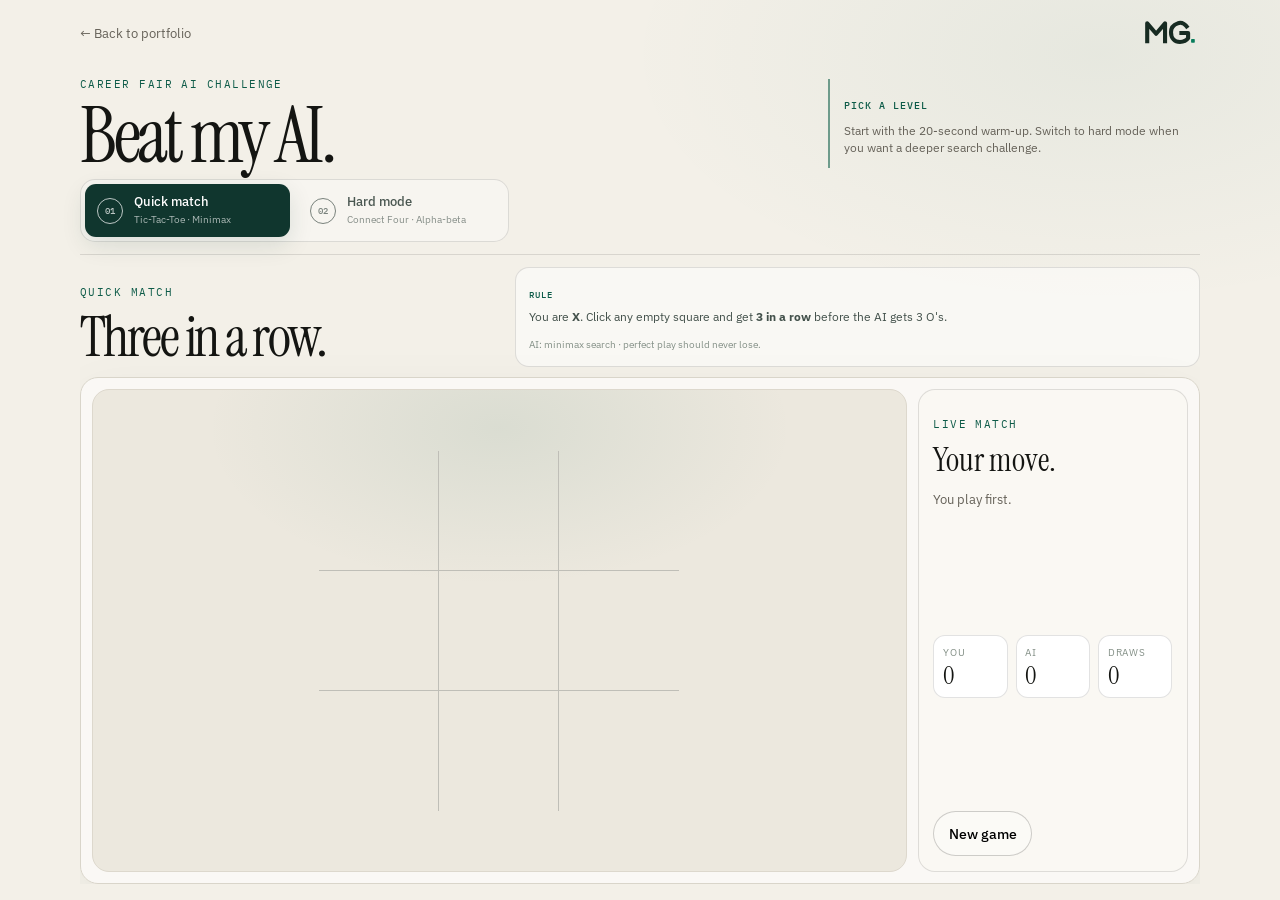
==== commit 7d05eb73: "Introduce geometric MG personal monogram across portfolio and favicon" ====
--- a/play.html
+++ b/play.html
@@ -5,7 +5,7 @@
   <meta name="viewport" content="width=device-width, initial-scale=1.0">
   <title>Beat My AI | Mortadha Ghnimi</title>
   <meta name="description" content="A compact career-fair AI challenge with Tic-Tac-Toe and Connect Four.">
-  <link rel="icon" href="favicon.svg" type="image/svg+xml">
+  <link rel="icon" href="favicon.svg?v=2" type="image/svg+xml">
   <meta name="theme-color" content="#f3f0e8">
   <link rel="preconnect" href="https://fonts.googleapis.com">
   <link rel="preconnect" href="https://fonts.gstatic.com" crossorigin>
@@ -16,7 +16,7 @@
   <main class="game-shell">
     <div class="game-top">
       <a class="game-back" href="index.html#play">← Back to portfolio</a>
-      <a class="nav-brand" href="index.html">Mortadha Ghnimi</a>
+      <a class="nav-brand" href="index.html" aria-label="Mortadha Ghnimi, home"><img class="brand-mark" src="assets/brand/mg-monogram.svg" alt="" width="58" height="38"></a>
     </div>
 
     <section class="game-hero-v4">
